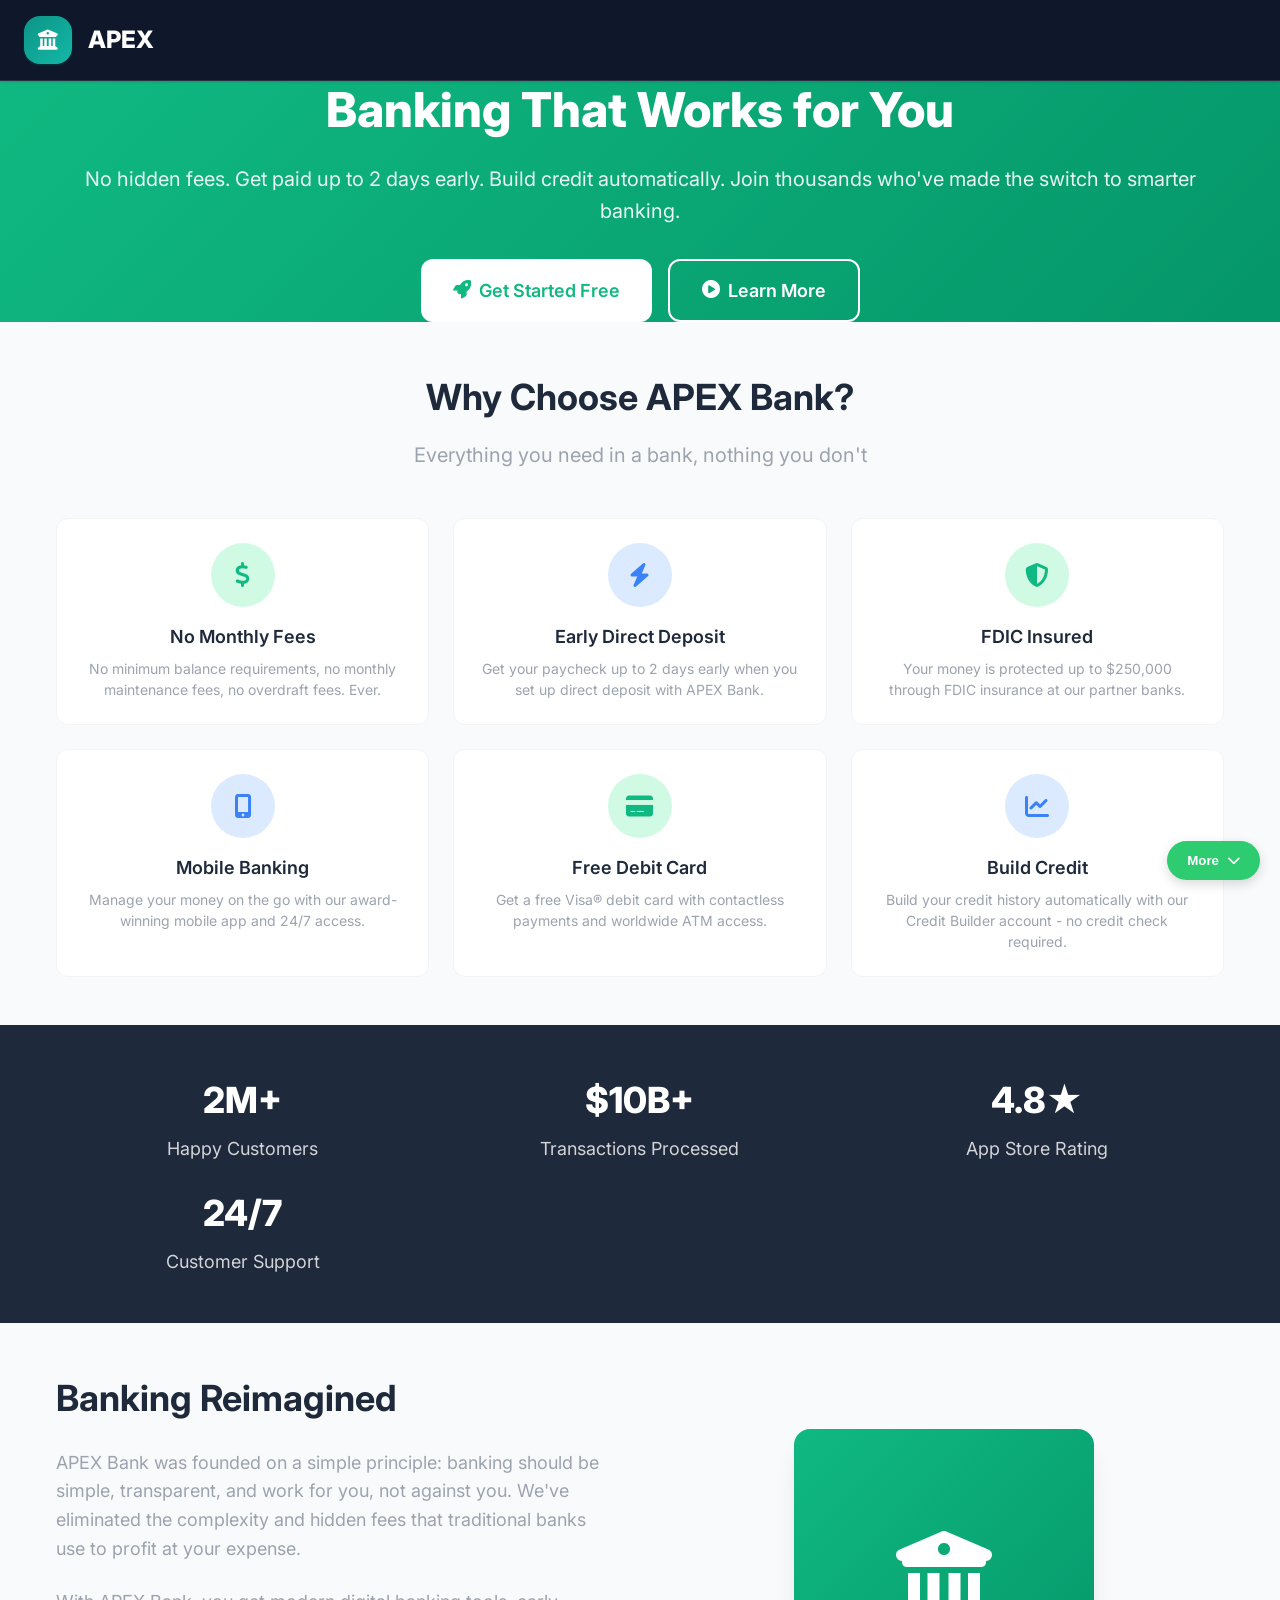
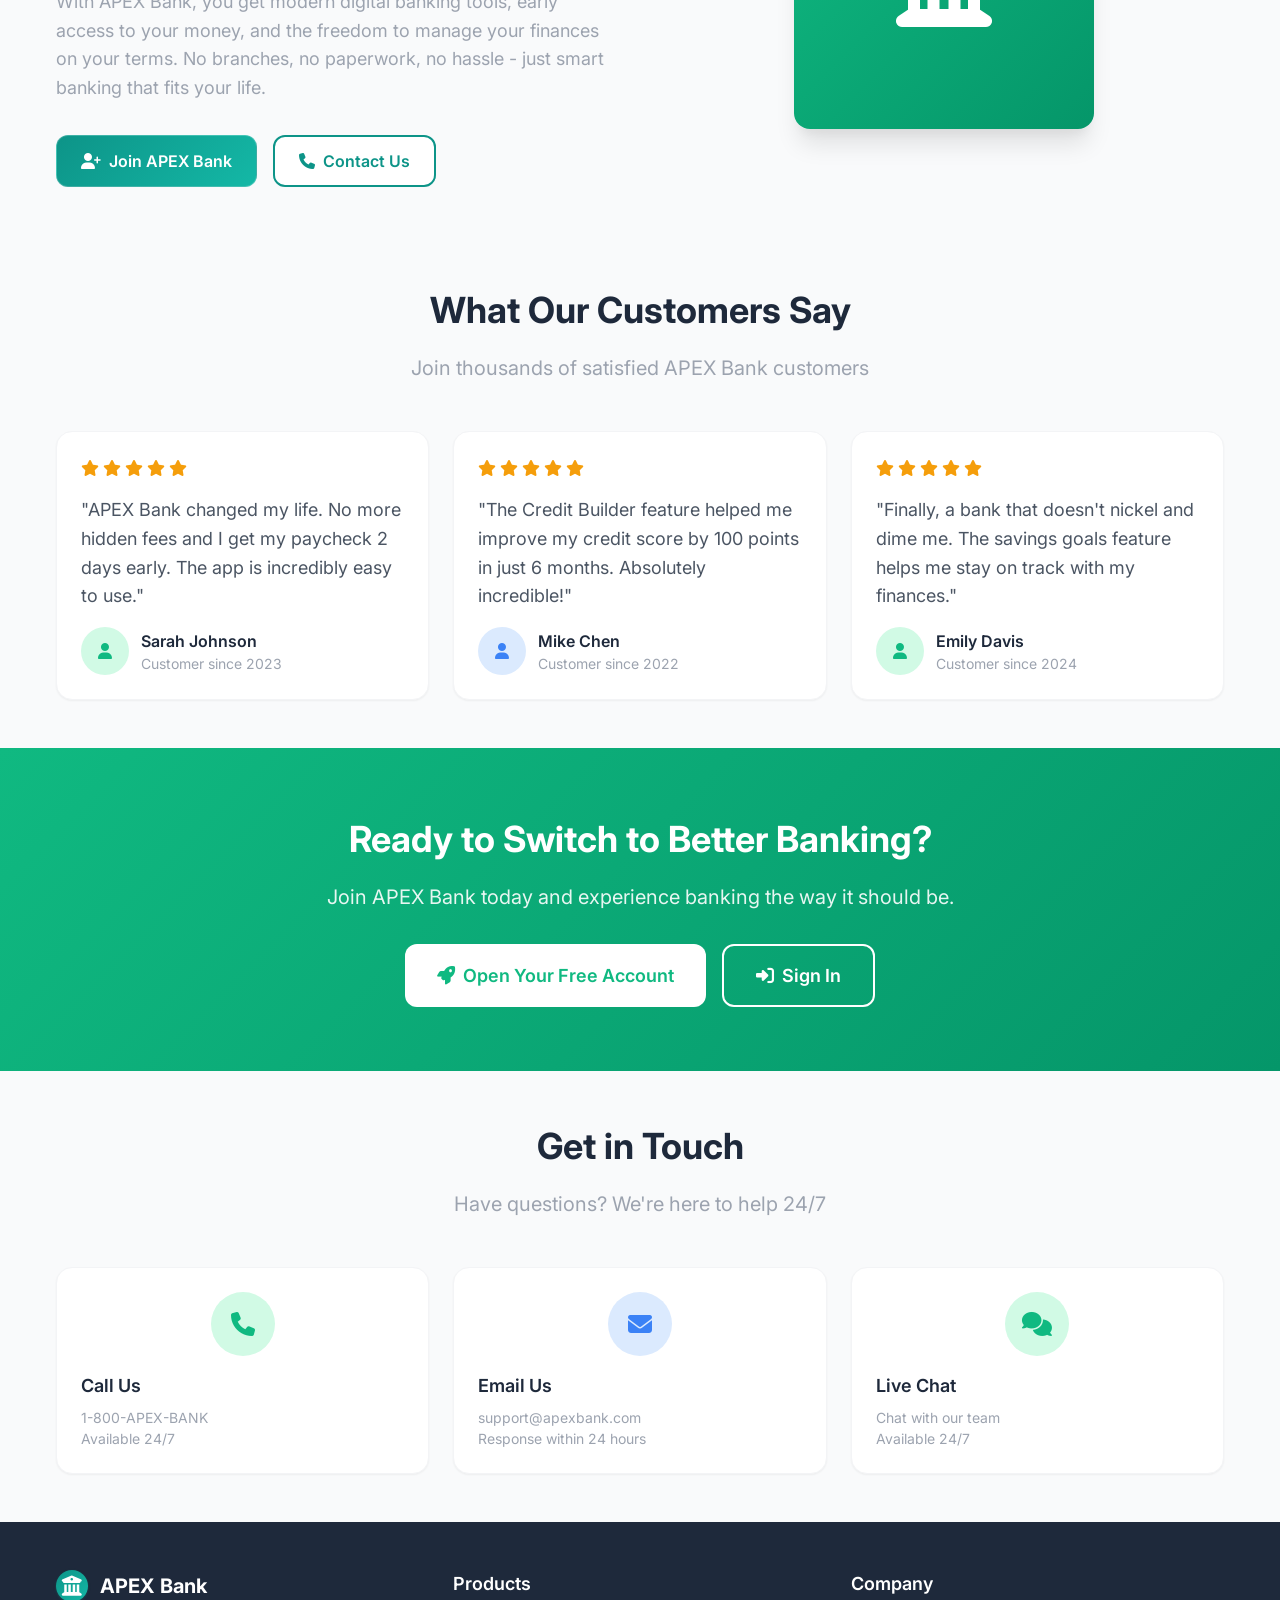
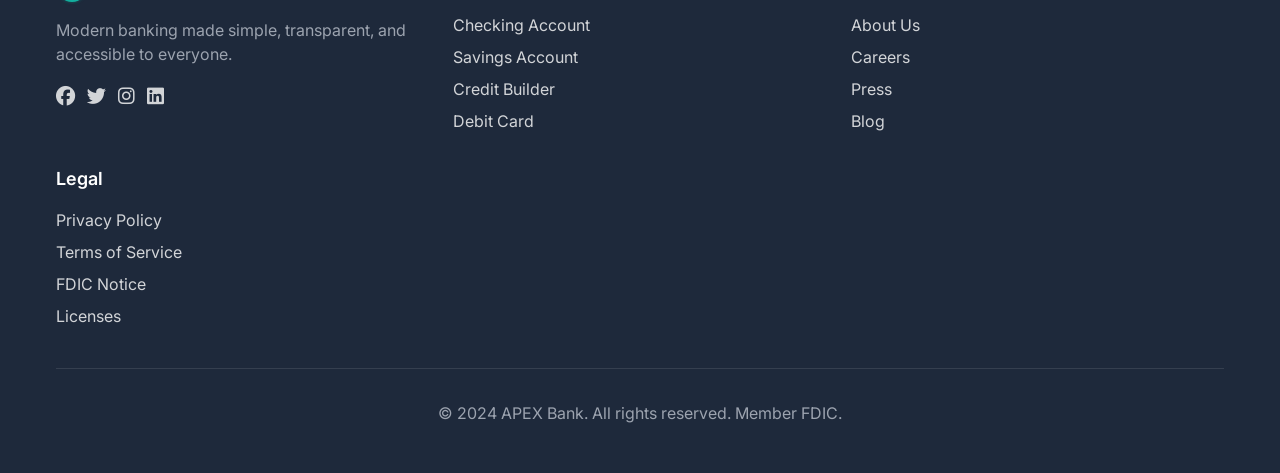
==== index.html @ 927ceff1 "Apex banking UI project" ====
<!DOCTYPE html>
<html lang="en">
<head>
    <meta charset="UTF-8">
    <meta name="viewport" content="width=device-width, initial-scale=1.0">
    <title>APEX Bank - Modern Banking Made Simple</title>
    <meta name="description" content="Experience modern banking with APEX Bank. No fees, early direct deposit, and smart financial tools.">
    <link rel="stylesheet" href="css/apex-styles.css">
    <link href="https://fonts.googleapis.com/css2?family=Inter:wght@300;400;500;600;700;800;900&display=swap" rel="stylesheet">
    <link rel="stylesheet" href="https://cdnjs.cloudflare.com/ajax/libs/font-awesome/6.4.0/css/all.min.css">
</head>
<body>
    <!-- Navigation -->
    <nav class="apex-nav">
        <div class="apex-nav-container">
            <a href="index.html" class="apex-brand">
                <div class="apex-brand-icon">
                    <i class="fas fa-university"></i>
                </div>
                <span>APEX</span>
            </a>
        </div>
    </nav>

    <!-- Hero Section -->
    <main>
        <section class="apex-section" style="background: linear-gradient(135deg, var(--apex-primary-green), var(--apex-green-dark)); color: var(--apex-white); padding: var(--apex-spacing-20) 0;">
            <div class="apex-container">
                <div style="text-align: center; max-width: 800px; margin: 0 auto;">
                    <h1 style="font-size: var(--apex-font-size-5xl); font-weight: 800; margin-bottom: var(--apex-spacing-6); line-height: 1.2;">
                        Banking That Works for You
                    </h1>
                    <p style="font-size: var(--apex-font-size-xl); margin-bottom: var(--apex-spacing-8); opacity: 0.9; line-height: 1.6;">
                        No hidden fees. Get paid up to 2 days early. Build credit automatically. Join thousands who've made the switch to smarter banking.
                    </p>
                    <div style="display: flex; gap: var(--apex-spacing-4); justify-content: center; flex-wrap: wrap;">
                        <a href="signup.html" class="apex-btn apex-btn-light" style="background: var(--apex-white); color: var(--apex-primary-green); padding: var(--apex-spacing-4) var(--apex-spacing-8); font-size: var(--apex-font-size-lg);">
                            <i class="fas fa-rocket"></i>
                            Get Started Free
                        </a>
                        <a href="#features" class="apex-btn apex-btn-ghost" style="border: 2px solid var(--apex-white); color: var(--apex-white); padding: var(--apex-spacing-4) var(--apex-spacing-8); font-size: var(--apex-font-size-lg);">
                            <i class="fas fa-play-circle"></i>
                            Learn More
                        </a>
                    </div>
                </div>
            </div>
        </section>

        <!-- Features Section -->
        <section id="features" class="apex-section">
            <div class="apex-container">
                <div style="text-align: center; margin-bottom: var(--apex-spacing-12);">
                    <h2 style="font-size: var(--apex-font-size-4xl); font-weight: 700; color: var(--apex-dark-blue); margin-bottom: var(--apex-spacing-4);">
                        Why Choose APEX Bank?
                    </h2>
                    <p style="font-size: var(--apex-font-size-xl); color: var(--apex-medium-gray);">
                        Everything you need in a bank, nothing you don't
                    </p>
                </div>

                <div class="apex-grid">
                    <div class="apex-feature-card">
                        <div class="apex-feature-icon" style="background: var(--apex-green-pale); color: var(--apex-primary-green);">
                            <i class="fas fa-dollar-sign"></i>
                        </div>
                        <h3 class="apex-feature-title">No Monthly Fees</h3>
                        <p class="apex-feature-description">No minimum balance requirements, no monthly maintenance fees, no overdraft fees. Ever.</p>
                    </div>
                    
                    <div class="apex-feature-card">
                        <div class="apex-feature-icon" style="background: var(--apex-blue-pale); color: var(--apex-light-blue);">
                            <i class="fas fa-bolt"></i>
                        </div>
                        <h3 class="apex-feature-title">Early Direct Deposit</h3>
                        <p class="apex-feature-description">Get your paycheck up to 2 days early when you set up direct deposit with APEX Bank.</p>
                    </div>
                    
                    <div class="apex-feature-card">
                        <div class="apex-feature-icon" style="background: var(--apex-green-pale); color: var(--apex-primary-green);">
                            <i class="fas fa-shield-alt"></i>
                        </div>
                        <h3 class="apex-feature-title">FDIC Insured</h3>
                        <p class="apex-feature-description">Your money is protected up to $250,000 through FDIC insurance at our partner banks.</p>
                    </div>
                    
                    <div class="apex-feature-card">
                        <div class="apex-feature-icon" style="background: var(--apex-blue-pale); color: var(--apex-light-blue);">
                            <i class="fas fa-mobile-alt"></i>
                        </div>
                        <h3 class="apex-feature-title">Mobile Banking</h3>
                        <p class="apex-feature-description">Manage your money on the go with our award-winning mobile app and 24/7 access.</p>
                    </div>
                    
                    <div class="apex-feature-card">
                        <div class="apex-feature-icon" style="background: var(--apex-green-pale); color: var(--apex-primary-green);">
                            <i class="fas fa-credit-card"></i>
                        </div>
                        <h3 class="apex-feature-title">Free Debit Card</h3>
                        <p class="apex-feature-description">Get a free Visa® debit card with contactless payments and worldwide ATM access.</p>
                    </div>
                    
                    <div class="apex-feature-card">
                        <div class="apex-feature-icon" style="background: var(--apex-blue-pale); color: var(--apex-light-blue);">
                            <i class="fas fa-chart-line"></i>
                        </div>
                        <h3 class="apex-feature-title">Build Credit</h3>
                        <p class="apex-feature-description">Build your credit history automatically with our Credit Builder account - no credit check required.</p>
                    </div>
                </div>
            </div>
        </section>

        <!-- Stats Section -->
        <section style="background: var(--apex-dark-blue); color: var(--apex-white); padding: var(--apex-spacing-12) 0;">
            <div class="apex-container">
                <div class="apex-grid">
                    <div style="text-align: center;">
                        <div style="font-size: var(--apex-font-size-4xl); font-weight: 800; margin-bottom: var(--apex-spacing-2);">2M+</div>
                        <div style="font-size: var(--apex-font-size-lg); opacity: 0.8;">Happy Customers</div>
                    </div>
                    <div style="text-align: center;">
                        <div style="font-size: var(--apex-font-size-4xl); font-weight: 800; margin-bottom: var(--apex-spacing-2);">$10B+</div>
                        <div style="font-size: var(--apex-font-size-lg); opacity: 0.8;">Transactions Processed</div>
                    </div>
                    <div style="text-align: center;">
                        <div style="font-size: var(--apex-font-size-4xl); font-weight: 800; margin-bottom: var(--apex-spacing-2);">4.8★</div>
                        <div style="font-size: var(--apex-font-size-lg); opacity: 0.8;">App Store Rating</div>
                    </div>
                    <div style="text-align: center;">
                        <div style="font-size: var(--apex-font-size-4xl); font-weight: 800; margin-bottom: var(--apex-spacing-2);">24/7</div>
                        <div style="font-size: var(--apex-font-size-lg); opacity: 0.8;">Customer Support</div>
                    </div>
                </div>
            </div>
        </section>

        <!-- About Section -->
        <section id="about" class="apex-section">
            <div class="apex-container">
                <div style="display: grid; grid-template-columns: 1fr 1fr; gap: var(--apex-spacing-12); align-items: center;">
                    <div>
                        <h2 style="font-size: var(--apex-font-size-4xl); font-weight: 700; color: var(--apex-dark-blue); margin-bottom: var(--apex-spacing-6);">
                            Banking Reimagined
                        </h2>
                        <p style="font-size: var(--apex-font-size-lg); color: var(--apex-medium-gray); margin-bottom: var(--apex-spacing-6); line-height: 1.6;">
                            APEX Bank was founded on a simple principle: banking should be simple, transparent, and work for you, not against you. We've eliminated the complexity and hidden fees that traditional banks use to profit at your expense.
                        </p>
                        <p style="font-size: var(--apex-font-size-lg); color: var(--apex-medium-gray); margin-bottom: var(--apex-spacing-8); line-height: 1.6;">
                            With APEX Bank, you get modern digital banking tools, early access to your money, and the freedom to manage your finances on your terms. No branches, no paperwork, no hassle - just smart banking that fits your life.
                        </p>
                        <div style="display: flex; gap: var(--apex-spacing-4);">
                            <a href="signup.html" class="apex-btn apex-btn-primary">
                                <i class="fas fa-user-plus"></i>
                                Join APEX Bank
                            </a>
                            <a href="#contact" class="apex-btn apex-btn-secondary">
                                <i class="fas fa-phone"></i>
                                Contact Us
                            </a>
                        </div>
                    </div>
                    <div style="text-align: center;">
                        <div style="width: 300px; height: 300px; background: linear-gradient(135deg, var(--apex-primary-green), var(--apex-green-dark)); border-radius: var(--apex-radius-2xl); display: flex; align-items: center; justify-content: center; margin: 0 auto; box-shadow: var(--apex-shadow-xl);">
                            <i class="fas fa-university" style="font-size: 6rem; color: var(--apex-white);"></i>
                        </div>
                    </div>
                </div>
            </div>
        </section>

        <!-- Testimonials Section -->
        <section style="background: var(--apex-off-white); padding: var(--apex-spacing-12) 0;">
            <div class="apex-container">
                <div style="text-align: center; margin-bottom: var(--apex-spacing-12);">
                    <h2 style="font-size: var(--apex-font-size-4xl); font-weight: 700; color: var(--apex-dark-blue); margin-bottom: var(--apex-spacing-4);">
                        What Our Customers Say
                    </h2>
                    <p style="font-size: var(--apex-font-size-xl); color: var(--apex-medium-gray);">
                        Join thousands of satisfied APEX Bank customers
                    </p>
                </div>

                <div class="apex-grid">
                    <div class="apex-card">
                        <div style="margin-bottom: var(--apex-spacing-4);">
                            <i class="fas fa-star" style="color: var(--apex-warning);"></i>
                            <i class="fas fa-star" style="color: var(--apex-warning);"></i>
                            <i class="fas fa-star" style="color: var(--apex-warning);"></i>
                            <i class="fas fa-star" style="color: var(--apex-warning);"></i>
                            <i class="fas fa-star" style="color: var(--apex-warning);"></i>
                        </div>
                        <p style="font-size: var(--apex-font-size-lg); margin-bottom: var(--apex-spacing-4); line-height: 1.6;">
                            "APEX Bank changed my life. No more hidden fees and I get my paycheck 2 days early. The app is incredibly easy to use."
                        </p>
                        <div style="display: flex; align-items: center; gap: var(--apex-spacing-3);">
                            <div style="width: 48px; height: 48px; border-radius: var(--apex-radius-full); background: var(--apex-green-pale); display: flex; align-items: center; justify-content: center;">
                                <i class="fas fa-user" style="color: var(--apex-primary-green);"></i>
                            </div>
                            <div>
                                <div style="font-weight: 600; color: var(--apex-dark-blue);">Sarah Johnson</div>
                                <div style="color: var(--apex-medium-gray); font-size: var(--apex-font-size-sm);">Customer since 2023</div>
                            </div>
                        </div>
                    </div>
                    
                    <div class="apex-card">
                        <div style="margin-bottom: var(--apex-spacing-4);">
                            <i class="fas fa-star" style="color: var(--apex-warning);"></i>
                            <i class="fas fa-star" style="color: var(--apex-warning);"></i>
                            <i class="fas fa-star" style="color: var(--apex-warning);"></i>
                            <i class="fas fa-star" style="color: var(--apex-warning);"></i>
                            <i class="fas fa-star" style="color: var(--apex-warning);"></i>
                        </div>
                        <p style="font-size: var(--apex-font-size-lg); margin-bottom: var(--apex-spacing-4); line-height: 1.6;">
                            "The Credit Builder feature helped me improve my credit score by 100 points in just 6 months. Absolutely incredible!"
                        </p>
                        <div style="display: flex; align-items: center; gap: var(--apex-spacing-3);">
                            <div style="width: 48px; height: 48px; border-radius: var(--apex-radius-full); background: var(--apex-blue-pale); display: flex; align-items: center; justify-content: center;">
                                <i class="fas fa-user" style="color: var(--apex-light-blue);"></i>
                            </div>
                            <div>
                                <div style="font-weight: 600; color: var(--apex-dark-blue);">Mike Chen</div>
                                <div style="color: var(--apex-medium-gray); font-size: var(--apex-font-size-sm);">Customer since 2022</div>
                            </div>
                        </div>
                    </div>
                    
                    <div class="apex-card">
                        <div style="margin-bottom: var(--apex-spacing-4);">
                            <i class="fas fa-star" style="color: var(--apex-warning);"></i>
                            <i class="fas fa-star" style="color: var(--apex-warning);"></i>
                            <i class="fas fa-star" style="color: var(--apex-warning);"></i>
                            <i class="fas fa-star" style="color: var(--apex-warning);"></i>
                            <i class="fas fa-star" style="color: var(--apex-warning);"></i>
                        </div>
                        <p style="font-size: var(--apex-font-size-lg); margin-bottom: var(--apex-spacing-4); line-height: 1.6;">
                            "Finally, a bank that doesn't nickel and dime me. The savings goals feature helps me stay on track with my finances."
                        </p>
                        <div style="display: flex; align-items: center; gap: var(--apex-spacing-3);">
                            <div style="width: 48px; height: 48px; border-radius: var(--apex-radius-full); background: var(--apex-green-pale); display: flex; align-items: center; justify-content: center;">
                                <i class="fas fa-user" style="color: var(--apex-primary-green);"></i>
                            </div>
                            <div>
                                <div style="font-weight: 600; color: var(--apex-dark-blue);">Emily Davis</div>
                                <div style="color: var(--apex-medium-gray); font-size: var(--apex-font-size-sm);">Customer since 2024</div>
                            </div>
                        </div>
                    </div>
                </div>
            </div>
        </section>

        <!-- CTA Section -->
        <section style="background: linear-gradient(135deg, var(--apex-primary-green), var(--apex-green-dark)); color: var(--apex-white); padding: var(--apex-spacing-16) 0; text-align: center;">
            <div class="apex-container">
                <h2 style="font-size: var(--apex-font-size-4xl); font-weight: 700; margin-bottom: var(--apex-spacing-4);">
                    Ready to Switch to Better Banking?
                </h2>
                <p style="font-size: var(--apex-font-size-xl); margin-bottom: var(--apex-spacing-8); opacity: 0.9;">
                    Join APEX Bank today and experience banking the way it should be.
                </p>
                <div style="display: flex; gap: var(--apex-spacing-4); justify-content: center; flex-wrap: wrap;">
                    <a href="signup.html" class="apex-btn apex-btn-light" style="background: var(--apex-white); color: var(--apex-primary-green); padding: var(--apex-spacing-4) var(--apex-spacing-8); font-size: var(--apex-font-size-lg);">
                        <i class="fas fa-rocket"></i>
                        Open Your Free Account
                    </a>
                    <a href="login.html" class="apex-btn apex-btn-ghost" style="border: 2px solid var(--apex-white); color: var(--apex-white); padding: var(--apex-spacing-4) var(--apex-spacing-8); font-size: var(--apex-font-size-lg);">
                        <i class="fas fa-sign-in-alt"></i>
                        Sign In
                    </a>
                </div>
            </div>
        </section>

        <!-- Contact Section -->
        <section id="contact" class="apex-section">
            <div class="apex-container">
                <div style="text-align: center; margin-bottom: var(--apex-spacing-12);">
                    <h2 style="font-size: var(--apex-font-size-4xl); font-weight: 700; color: var(--apex-dark-blue); margin-bottom: var(--apex-spacing-4);">
                        Get in Touch
                    </h2>
                    <p style="font-size: var(--apex-font-size-xl); color: var(--apex-medium-gray);">
                        Have questions? We're here to help 24/7
                    </p>
                </div>

                <div class="apex-grid">
                    <div class="apex-card">
                        <div class="apex-feature-icon" style="background: var(--apex-green-pale); color: var(--apex-primary-green);">
                            <i class="fas fa-phone"></i>
                        </div>
                        <h3 class="apex-feature-title">Call Us</h3>
                        <p class="apex-feature-description">1-800-APEX-BANK</p>
                        <p class="apex-feature-description">Available 24/7</p>
                    </div>
                    
                    <div class="apex-card">
                        <div class="apex-feature-icon" style="background: var(--apex-blue-pale); color: var(--apex-light-blue);">
                            <i class="fas fa-envelope"></i>
                        </div>
                        <h3 class="apex-feature-title">Email Us</h3>
                        <p class="apex-feature-description">support@apexbank.com</p>
                        <p class="apex-feature-description">Response within 24 hours</p>
                    </div>
                    
                    <div class="apex-card">
                        <div class="apex-feature-icon" style="background: var(--apex-green-pale); color: var(--apex-primary-green);">
                            <i class="fas fa-comments"></i>
                        </div>
                        <h3 class="apex-feature-title">Live Chat</h3>
                        <p class="apex-feature-description">Chat with our team</p>
                        <p class="apex-feature-description">Available 24/7</p>
                    </div>
                </div>
            </div>
        </section>
    </main>

    <!-- Footer -->
    <footer style="background: var(--apex-dark-blue); color: var(--apex-white); padding: var(--apex-spacing-12) 0;">
        <div class="apex-container">
            <div class="apex-grid">
                <div>
                    <div style="display: flex; align-items: center; gap: var(--apex-spacing-3); margin-bottom: var(--apex-spacing-4);">
                        <div class="apex-brand-icon" style="width: 32px; height: 32px;">
                            <i class="fas fa-university"></i>
                        </div>
                        <span style="font-size: var(--apex-font-size-xl); font-weight: 700;">APEX Bank</span>
                    </div>
                    <p style="color: var(--apex-medium-gray); margin-bottom: var(--apex-spacing-4);">
                        Modern banking made simple, transparent, and accessible to everyone.
                    </p>
                    <div style="display: flex; gap: var(--apex-spacing-3);">
                        <a href="#" style="color: var(--apex-white); opacity: 0.8; font-size: 1.2rem;">
                            <i class="fab fa-facebook"></i>
                        </a>
                        <a href="#" style="color: var(--apex-white); opacity: 0.8; font-size: 1.2rem;">
                            <i class="fab fa-twitter"></i>
                        </a>
                        <a href="#" style="color: var(--apex-white); opacity: 0.8; font-size: 1.2rem;">
                            <i class="fab fa-instagram"></i>
                        </a>
                        <a href="#" style="color: var(--apex-white); opacity: 0.8; font-size: 1.2rem;">
                            <i class="fab fa-linkedin"></i>
                        </a>
                    </div>
                </div>
                
                <div>
                    <h4 style="font-size: var(--apex-font-size-lg); font-weight: 600; margin-bottom: var(--apex-spacing-4);">Products</h4>
                    <ul style="list-style: none; padding: 0;">
                        <li style="margin-bottom: var(--apex-spacing-2);"><a href="#" style="color: var(--apex-white); opacity: 0.8; text-decoration: none;">Checking Account</a></li>
                        <li style="margin-bottom: var(--apex-spacing-2);"><a href="#" style="color: var(--apex-white); opacity: 0.8; text-decoration: none;">Savings Account</a></li>
                        <li style="margin-bottom: var(--apex-spacing-2);"><a href="#" style="color: var(--apex-white); opacity: 0.8; text-decoration: none;">Credit Builder</a></li>
                        <li style="margin-bottom: var(--apex-spacing-2);"><a href="#" style="color: var(--apex-white); opacity: 0.8; text-decoration: none;">Debit Card</a></li>
                    </ul>
                </div>
                
                <div>
                    <h4 style="font-size: var(--apex-font-size-lg); font-weight: 600; margin-bottom: var(--apex-spacing-4);">Company</h4>
                    <ul style="list-style: none; padding: 0;">
                        <li style="margin-bottom: var(--apex-spacing-2);"><a href="#" style="color: var(--apex-white); opacity: 0.8; text-decoration: none;">About Us</a></li>
                        <li style="margin-bottom: var(--apex-spacing-2);"><a href="#" style="color: var(--apex-white); opacity: 0.8; text-decoration: none;">Careers</a></li>
                        <li style="margin-bottom: var(--apex-spacing-2);"><a href="#" style="color: var(--apex-white); opacity: 0.8; text-decoration: none;">Press</a></li>
                        <li style="margin-bottom: var(--apex-spacing-2);"><a href="#" style="color: var(--apex-white); opacity: 0.8; text-decoration: none;">Blog</a></li>
                    </ul>
                </div>
                
                <div>
                    <h4 style="font-size: var(--apex-font-size-lg); font-weight: 600; margin-bottom: var(--apex-spacing-4);">Legal</h4>
                    <ul style="list-style: none; padding: 0;">
                        <li style="margin-bottom: var(--apex-spacing-2);"><a href="#" style="color: var(--apex-white); opacity: 0.8; text-decoration: none;">Privacy Policy</a></li>
                        <li style="margin-bottom: var(--apex-spacing-2);"><a href="#" style="color: var(--apex-white); opacity: 0.8; text-decoration: none;">Terms of Service</a></li>
                        <li style="margin-bottom: var(--apex-spacing-2);"><a href="#" style="color: var(--apex-white); opacity: 0.8; text-decoration: none;">FDIC Notice</a></li>
                        <li style="margin-bottom: var(--apex-spacing-2);"><a href="#" style="color: var(--apex-white); opacity: 0.8; text-decoration: none;">Licenses</a></li>
                    </ul>
                </div>
            </div>
            
            <div style="border-top: 1px solid rgba(255, 255, 255, 0.1); margin-top: var(--apex-spacing-8); padding-top: var(--apex-spacing-8); text-align: center;">
                <p style="color: var(--apex-medium-gray); margin: 0;">
                    © 2024 APEX Bank. All rights reserved. Member FDIC.
                </p>
            </div>
        </div>
    </footer>

    <!-- Toast Notification -->
    <div id="apexToast" class="apex-toast">
        <i class="fas fa-check-circle"></i>
        <span id="toastMessage">Welcome to APEX Bank!</span>
    </div>

    <!-- Scripts -->
    <script src="js/chime-app-fixed.js"></script>
    <script>
        
                
        // Smooth scrolling for navigation links
        document.querySelectorAll('a[href^="#"]').forEach(anchor => {
            anchor.addEventListener('click', function (e) {
                e.preventDefault();
                const target = document.querySelector(this.getAttribute('href'));
                if (target) {
                    target.scrollIntoView({
                        behavior: 'smooth',
                        block: 'start'
                    });
                }
            });
        });

        // Show welcome toast on page load
        window.addEventListener('load', () => {
            setTimeout(() => {
                if (typeof chimeToast === 'function') {
                    chimeToast('Welcome to APEX Bank! Your journey to better banking starts here.', 'info');
                }
            }, 1000);
        });
    </script>

    <!-- More Button at Bottom -->
    <div id="moreButtonContainer" style="position: fixed; bottom: 20px; right: 20px; z-index: 1000;">
        <button id="moreButton" onclick="toggleMoreMenu()" style="background: #2ecc71; color: white; border: none; padding: 12px 20px; border-radius: 25px; cursor: pointer; font-weight: 600; display: flex; align-items: center; gap: 8px; box-shadow: 0 4px 12px rgba(0, 0, 0, 0.15);">
            More
            <i class="fas fa-chevron-down"></i>
        </button>
        <div id="moreMenu" style="position: absolute; bottom: 60px; right: 0; background: #2c3e50; border: 1px solid rgba(255, 255, 255, 0.1); border-radius: 12px; min-width: 200px; padding: 8px; box-shadow: 0 8px 24px rgba(0, 0, 0, 0.2); display: none;">
            <a href="home.html" style="display: block; padding: 12px 16px; color: white; text-decoration: none; border-radius: 8px; font-size: 14px;">Home</a>
            <a href="login.html" style="display: block; padding: 12px 16px; color: white; text-decoration: none; border-radius: 8px; font-size: 14px;">Sign In</a>
            <a href="signup.html" style="display: block; padding: 12px 16px; color: white; text-decoration: none; border-radius: 8px; font-size: 14px;">Sign Up</a>
            <a href="account.html" style="display: block; padding: 12px 16px; color: white; text-decoration: none; border-radius: 8px; font-size: 14px;">Account</a>
            <a href="goals.html" style="display: block; padding: 12px 16px; color: white; text-decoration: none; border-radius: 8px; font-size: 14px;">Goals</a>
            <a href="move.html" style="display: block; padding: 12px 16px; color: white; text-decoration: none; border-radius: 8px; font-size: 14px;">Move Money</a>
            <a href="credit.html" style="display: block; padding: 12px 16px; color: white; text-decoration: none; border-radius: 8px; font-size: 14px;">Credit</a>
            <a href="analytics.html" style="display: block; padding: 12px 16px; color: white; text-decoration: none; border-radius: 8px; font-size: 14px;">Analytics</a>
            <a href="settings.html" style="display: block; padding: 12px 16px; color: white; text-decoration: none; border-radius: 8px; font-size: 14px;">Settings</a>
            <a href="help.html" style="display: block; padding: 12px 16px; color: white; text-decoration: none; border-radius: 8px; font-size: 14px;">Help</a>
            <a href="notifications.html" style="display: block; padding: 12px 16px; color: white; text-decoration: none; border-radius: 8px; font-size: 14px;">Notifications</a>
            <a href="profile.html" style="display: block; padding: 12px 16px; color: white; text-decoration: none; border-radius: 8px; font-size: 14px;">Profile</a>
        </div>
    </div>

    <script>
        function toggleMoreMenu() {
            const menu = document.getElementById('moreMenu');
            if (menu.style.display === 'none' || menu.style.display === '') {
                menu.style.display = 'block';
            } else {
                menu.style.display = 'none';
            }
        }

        // Close menu when clicking outside
        document.addEventListener('click', function(e) {
            const container = document.getElementById('moreButtonContainer');
            if (container && !container.contains(e.target)) {
                document.getElementById('moreMenu').style.display = 'none';
            }
        });

        // Add hover effects
        document.querySelectorAll('#moreMenu a').forEach(link => {
            link.addEventListener('mouseenter', function() {
                this.style.background = 'rgba(255, 255, 255, 0.1)';
            });
            link.addEventListener('mouseleave', function() {
                this.style.background = 'transparent';
            });
            link.addEventListener('click', function() {
                document.getElementById('moreMenu').style.display = 'none';
            });
        });
    </script>
</body>
</html>
---- css/apex-styles.css ----
/* APEX Bank Design System */

:root {
  /* Premium Fintech Color Palette */
  --apex-primary-teal: #0D9488;
  --apex-teal-dark: #0F766E;
  --apex-teal-light: #14B8A6;
  --apex-teal-pale: #F0FDFA;
  
  --apex-navy: #0F172A;
  --apex-navy-light: #1E293B;
  --apex-navy-lighter: #334155;
  --apex-navy-pale: #F8FAFC;
  
  --apex-white: #FFFFFF;
  --apex-off-white: #F9FAFB;
  --apex-light-gray: #F3F4F6;
  --apex-medium-gray: #9CA3AF;
  --apex-dark-gray: #4B5563;
  --apex-dark-blue: #1E293B;
  --apex-black: #111827;
  
  --apex-success: #10B981;
  --apex-warning: #F59E0B;
  --apex-error: #EF4444;
  --apex-info: #3B82F6;
  
  /* Legacy Green Colors (for compatibility) */
  --apex-primary-green: #10B981;
  --apex-green-dark: #059669;
  --apex-green-pale: #D1FAE5;
  --apex-light-blue: #3B82F6;
  --apex-blue-pale: #DBEAFE;
  
  /* Typography */
  --apex-font-family: 'Inter', -apple-system, BlinkMacSystemFont, 'Segoe UI', sans-serif;
  --apex-font-size-xs: 0.75rem;
  --apex-font-size-sm: 0.875rem;
  --apex-font-size-base: 1rem;
  --apex-font-size-lg: 1.125rem;
  --apex-font-size-xl: 1.25rem;
  --apex-font-size-2xl: 1.5rem;
  --apex-font-size-3xl: 1.875rem;
  --apex-font-size-4xl: 2.25rem;
  --apex-font-size-5xl: 3rem;
  
  /* Spacing */
  --apex-spacing-1: 0.25rem;
  --apex-spacing-2: 0.5rem;
  --apex-spacing-3: 0.75rem;
  --apex-spacing-4: 1rem;
  --apex-spacing-5: 1.25rem;
  --apex-spacing-6: 1.5rem;
  --apex-spacing-8: 2rem;
  --apex-spacing-10: 2.5rem;
  --apex-spacing-12: 3rem;
  --apex-spacing-16: 4rem;
  
  /* Border Radius */
  --apex-radius-sm: 0.25rem;
  --apex-radius-md: 0.375rem;
  --apex-radius-lg: 0.5rem;
  --apex-radius-xl: 0.75rem;
  --apex-radius-2xl: 1rem;
  --apex-radius-3xl: 1.5rem;
  --apex-radius-full: 9999px;
  
  /* Shadows */
  --apex-shadow-sm: 0 1px 2px 0 rgba(0, 0, 0, 0.05);
  --apex-shadow-md: 0 4px 6px -1px rgba(0, 0, 0, 0.1), 0 2px 4px -1px rgba(0, 0, 0, 0.06);
  --apex-shadow-lg: 0 10px 15px -3px rgba(0, 0, 0, 0.1), 0 4px 6px -2px rgba(0, 0, 0, 0.05);
  --apex-shadow-xl: 0 20px 25px -5px rgba(0, 0, 0, 0.1), 0 10px 10px -5px rgba(0, 0, 0, 0.04);
  --apex-shadow-2xl: 0 25px 50px -12px rgba(0, 0, 0, 0.25);
  
  /* Premium Fintech Shadows */
  --apex-shadow-navbar: 0 1px 3px 0 rgba(0, 0, 0, 0.1), 0 1px 2px 0 rgba(0, 0, 0, 0.06);
  --apex-shadow-hover: 0 4px 6px -1px rgba(0, 0, 0, 0.1), 0 2px 4px -1px rgba(0, 0, 0, 0.06);
  --apex-shadow-active: 0 1px 3px 0 rgba(13, 148, 136, 0.2), 0 1px 2px 0 rgba(13, 148, 136, 0.1);
  
  /* Transitions */
  --apex-transition-fast: 150ms ease-in-out;
  --apex-transition-normal: 300ms ease-in-out;
  --apex-transition-slow: 500ms ease-in-out;
}

/* Base Styles */
* {
  box-sizing: border-box;
  margin: 0;
  padding: 0;
}

html {
  scroll-behavior: smooth;
}

body {
  font-family: var(--apex-font-family);
  font-size: var(--apex-font-size-base);
  line-height: 1.5;
  color: var(--apex-dark-gray);
  background-color: var(--apex-off-white);
  -webkit-font-smoothing: antialiased;
  -moz-osx-font-smoothing: grayscale;
  overflow-x: hidden;
  min-height: 100vh;
  position: relative;
}

main, section {
  overflow-x: hidden;
  width: 100%;
}

div[style*="max-width: 800px"] {
  max-width: 100% !important;
  padding: 0 var(--apex-spacing-2) !important;
}

@media (max-width: 768px) {
  div[style*="max-width: 800px"] {
    padding: 0 var(--apex-spacing-1) !important;
  }
}

img {
  max-width: 100%;
  height: auto;
}

/* Premium Fintech Navigation */
.apex-nav {
  background: var(--apex-navy);
  border-bottom: 1px solid rgba(255, 255, 255, 0.1);
  position: sticky;
  top: 0;
  z-index: 100;
  backdrop-filter: blur(20px);
  -webkit-backdrop-filter: blur(20px);
  box-shadow: var(--apex-shadow-navbar);
  transition: all var(--apex-transition-normal);
}

.apex-nav-container {
  max-width: 1400px;
  margin: 0 auto;
  padding: 0 var(--apex-spacing-6);
  display: flex;
  align-items: center;
  justify-content: space-between;
  height: 80px;
}

.apex-brand {
  display: flex;
  align-items: center;
  gap: var(--apex-spacing-4);
  font-size: var(--apex-font-size-2xl);
  font-weight: 800;
  color: var(--apex-white);
  text-decoration: none;
  transition: all var(--apex-transition-fast);
  position: relative;
}

.apex-brand:hover {
  transform: translateY(-1px);
}

.apex-brand-icon {
  width: 48px;
  height: 48px;
  background: linear-gradient(135deg, var(--apex-primary-teal), var(--apex-teal-light));
  border-radius: var(--apex-radius-2xl);
  display: flex;
  align-items: center;
  justify-content: center;
  color: var(--apex-white);
  font-size: var(--apex-font-size-xl);
  box-shadow: var(--apex-shadow-active);
  transition: all var(--apex-transition-normal);
}

.apex-brand-icon:hover {
  transform: scale(1.05);
  box-shadow: var(--apex-shadow-hover);
}

.apex-nav-menu {
  display: flex;
  gap: var(--apex-spacing-2);
  list-style: none;
  align-items: center;
}

.apex-nav-link {
  color: rgba(255, 255, 255, 0.8);
  text-decoration: none;
  font-weight: 600;
  font-size: var(--apex-font-size-sm);
  padding: var(--apex-spacing-3) var(--apex-spacing-4);
  border-radius: var(--apex-radius-xl);
  transition: all var(--apex-transition-normal);
  position: relative;
  display: flex;
  align-items: center;
  gap: var(--apex-spacing-2);
  text-transform: uppercase;
  letter-spacing: 0.025em;
}

.apex-nav-link::before {
  content: '';
  position: absolute;
  bottom: 0;
  left: 50%;
  width: 0;
  height: 3px;
  background: linear-gradient(90deg, var(--apex-primary-teal), var(--apex-teal-light));
  border-radius: var(--apex-radius-full);
  transform: translateX(-50%);
  transition: all var(--apex-transition-normal);
}

.apex-nav-link:hover {
  color: var(--apex-white);
  background: rgba(255, 255, 255, 0.1);
  transform: translateY(-2px);
  box-shadow: var(--apex-shadow-hover);
}

.apex-nav-link:hover::before {
  width: 80%;
}

.apex-nav-link.active {
  color: var(--apex-white);
  background: linear-gradient(135deg, var(--apex-primary-teal), var(--apex-teal-light));
  box-shadow: var(--apex-shadow-active);
  transform: translateY(-1px);
}

.apex-nav-link.active::before {
  width: 100%;
  background: var(--apex-white);
}

/* More Dropdown Menu */
.apex-nav-more {
  position: relative;
}

.apex-nav-more-toggle {
  background: rgba(255, 255, 255, 0.15);
  border: 1px solid rgba(255, 255, 255, 0.3);
  color: var(--apex-white);
  padding: var(--apex-spacing-3) var(--apex-spacing-4);
  border-radius: var(--apex-radius-xl);
  font-weight: 600;
  font-size: var(--apex-font-size-sm);
  cursor: pointer;
  transition: all var(--apex-transition-normal);
  display: flex;
  align-items: center;
  gap: var(--apex-spacing-2);
  text-transform: uppercase;
  letter-spacing: 0.025em;
  position: relative;
  z-index: 1001;
  min-width: 80px;
  justify-content: center;
}

.apex-nav-more-toggle:hover {
  background: rgba(255, 255, 255, 0.25);
  transform: translateY(-2px);
  box-shadow: var(--apex-shadow-hover);
  border-color: rgba(255, 255, 255, 0.4);
}

.apex-nav-more-toggle:focus {
  outline: 2px solid var(--apex-primary-teal);
  outline-offset: 2px;
}

.apex-nav-more-toggle::before {
  content: '';
  position: absolute;
  top: -1px;
  left: -1px;
  right: -1px;
  bottom: -1px;
  background: linear-gradient(45deg, var(--apex-primary-teal), var(--apex-teal-light));
  border-radius: var(--apex-radius-xl);
  opacity: 0;
  transition: opacity var(--apex-transition-normal);
  z-index: -1;
}

.apex-nav-more-toggle:hover::before {
  opacity: 0.3;
}

.apex-nav-more-dropdown {
  position: absolute;
  top: 100%;
  right: 0;
  background: var(--apex-navy-light);
  border: 1px solid rgba(255, 255, 255, 0.1);
  border-radius: var(--apex-radius-xl);
  min-width: 200px;
  padding: var(--apex-spacing-2);
  box-shadow: var(--apex-shadow-2xl);
  opacity: 0;
  visibility: hidden;
  transform: translateY(-10px);
  transition: all var(--apex-transition-normal);
  z-index: 1000;
}

.apex-nav-more-dropdown.active {
  opacity: 1;
  visibility: visible;
  transform: translateY(0);
}

.apex-nav-more-dropdown a {
  display: flex;
  align-items: center;
  gap: var(--apex-spacing-3);
  padding: var(--apex-spacing-3) var(--apex-spacing-4);
  color: rgba(255, 255, 255, 0.8);
  text-decoration: none;
  border-radius: var(--apex-radius-lg);
  transition: all var(--apex-transition-fast);
  font-weight: 500;
}

.apex-nav-more-dropdown a:hover {
  background: rgba(255, 255, 255, 0.1);
  color: var(--apex-white);
}

.apex-nav-more-dropdown a.dropdown-active {
  background: linear-gradient(135deg, var(--apex-primary-teal), var(--apex-teal-light));
  color: var(--apex-white);
}

/* APEX Container */
.apex-container {
  max-width: 1200px;
  margin: 0 auto;
  padding: 0 var(--apex-spacing-4);
  width: 100%;
}

.apex-section {
  padding: var(--apex-spacing-12) 0;
}

/* APEX Grid */
.apex-grid {
  display: grid;
  gap: var(--apex-spacing-6);
  grid-template-columns: repeat(auto-fit, minmax(320px, 1fr));
}

/* APEX Cards */
.apex-card {
  background: var(--apex-white);
  border-radius: var(--apex-radius-2xl);
  border: 1px solid var(--apex-light-gray);
  padding: var(--apex-spacing-6);
  box-shadow: var(--apex-shadow-sm);
  transition: all var(--apex-transition-normal);
}

.apex-card:hover {
  box-shadow: var(--apex-shadow-md);
  transform: translateY(-2px);
}

.apex-card-header {
  margin-bottom: var(--apex-spacing-4);
}

.apex-card-title {
  font-size: var(--apex-font-size-lg);
  font-weight: 600;
  color: var(--apex-dark-blue);
  margin-bottom: var(--apex-spacing-2);
}

.apex-card-subtitle {
  color: var(--apex-medium-gray);
  font-size: var(--apex-font-size-sm);
}

/* APEX Buttons */
.apex-btn {
  display: inline-flex;
  align-items: center;
  justify-content: center;
  gap: var(--apex-spacing-2);
  padding: var(--apex-spacing-3) var(--apex-spacing-6);
  border-radius: var(--apex-radius-xl);
  font-weight: 600;
  font-size: var(--apex-font-size-base);
  text-decoration: none;
  border: none;
  cursor: pointer;
  transition: all var(--apex-transition-fast);
  min-height: 48px;
  position: relative;
  overflow: hidden;
}

.apex-btn::before {
  content: '';
  position: absolute;
  top: 50%;
  left: 50%;
  width: 0;
  height: 0;
  border-radius: 50%;
  background: rgba(255, 255, 255, 0.5);
  transform: translate(-50%, -50%);
  transition: width 0.6s, height 0.6s;
}

.apex-btn:hover::before {
  width: 300px;
  height: 300px;
}

.apex-btn-primary {
  background: linear-gradient(135deg, var(--apex-primary-teal), var(--apex-teal-light));
  color: var(--apex-white);
  border: 1px solid rgba(255, 255, 255, 0.2);
  position: relative;
  overflow: hidden;
}

.apex-btn-primary:hover {
  background: linear-gradient(135deg, var(--apex-teal-light), var(--apex-primary-teal));
  transform: translateY(-2px);
  box-shadow: var(--apex-shadow-hover);
  border-color: rgba(255, 255, 255, 0.3);
}

.apex-btn-primary:focus {
  outline: 2px solid var(--apex-primary-teal);
  outline-offset: 2px;
}

.apex-btn-secondary {
  background: var(--apex-white);
  color: var(--apex-primary-teal);
  border: 2px solid var(--apex-primary-teal);
}

.apex-btn-secondary:hover {
  background: var(--apex-primary-teal);
  color: var(--apex-white);
  transform: translateY(-1px);
  box-shadow: var(--apex-shadow-md);
}

.apex-btn-ghost {
  background: transparent;
  color: rgba(255, 255, 255, 0.7);
  border: 1px solid transparent;
}

.apex-btn-ghost:hover {
  background: rgba(255, 255, 255, 0.1);
  color: var(--apex-white);
  border-color: rgba(255, 255, 255, 0.2);
  transform: translateY(-1px);
}

.apex-btn-full {
  width: 100%;
}

/* APEX Forms */
.apex-form {
  display: flex;
  flex-direction: column;
  gap: var(--apex-spacing-6);
}

.apex-form-group {
  display: flex;
  flex-direction: column;
  gap: var(--apex-spacing-2);
}

.apex-label {
  font-weight: 600;
  color: var(--apex-dark-blue);
  font-size: var(--apex-font-size-sm);
}

.apex-input {
  padding: var(--apex-spacing-4) var(--apex-spacing-4);
  border: 2px solid var(--apex-light-gray);
  border-radius: var(--apex-radius-xl);
  font-size: var(--apex-font-size-base);
  transition: all var(--apex-transition-fast);
  background: var(--apex-white);
}

.apex-input:focus {
  outline: none;
  border-color: var(--apex-primary-teal);
  box-shadow: 0 0 0 3px rgba(13, 148, 136, 0.1);
}

.apex-input::placeholder {
  color: var(--apex-medium-gray);
}

/* Verification Code Inputs */
.verification-input {
  background: var(--apex-white) !important;
  border: 2px solid var(--apex-light-gray) !important;
  color: var(--apex-navy) !important;
  font-weight: 700 !important;
  transition: all var(--apex-transition-fast) !important;
}

.verification-input:focus {
  border-color: var(--apex-primary-teal) !important;
  box-shadow: 0 0 0 3px rgba(13, 148, 136, 0.1) !important;
  background: var(--apex-white) !important;
}

.verification-input:hover {
  border-color: rgba(13, 148, 136, 0.3) !important;
}

/* Verification Code Display */
.verification-code-display {
  background: linear-gradient(135deg, var(--apex-primary-teal), var(--apex-teal-light)) !important;
  color: var(--apex-white) !important;
  border: 1px solid rgba(255, 255, 255, 0.2) !important;
  box-shadow: var(--apex-shadow-lg) !important;
}

/* APEX Debit Card */
.apex-debit-card {
  background: linear-gradient(135deg, var(--apex-primary-teal), var(--apex-teal-light));
  border-radius: var(--apex-radius-2xl);
  padding: var(--apex-spacing-8);
  color: var(--apex-white);
  position: relative;
  overflow: hidden;
  min-height: 220px;
  display: flex;
  flex-direction: column;
  justify-content: space-between;
  box-shadow: var(--apex-shadow-xl);
}

.apex-debit-card::before {
  content: '';
  position: absolute;
  top: -50%;
  left: -50%;
  width: 200%;
  height: 200%;
  background: radial-gradient(circle, rgba(255, 255, 255, 0.1) 0%, transparent 70%);
  animation: apex-shimmer 4s ease-in-out infinite;
}

@keyframes apex-shimmer {
  0%, 100% { transform: rotate(0deg); }
  50% { transform: rotate(180deg); }
}

.apex-card-chip {
  width: 48px;
  height: 36px;
  background: var(--apex-gold);
  border-radius: var(--apex-radius-sm);
  margin-bottom: var(--apex-spacing-6);
}

.apex-card-number {
  font-size: var(--apex-font-size-2xl);
  font-weight: 700;
  letter-spacing: 0.1em;
  margin-bottom: var(--apex-spacing-6);
}

.apex-card-info {
  display: flex;
  justify-content: space-between;
  align-items: flex-end;
}

.apex-card-holder {
  font-weight: 600;
  font-size: var(--apex-font-size-sm);
  text-transform: uppercase;
  letter-spacing: 0.05em;
}

.apex-card-expiry {
  font-size: var(--apex-font-size-sm);
  opacity: 0.9;
}

/* APEX Balance Display */
.apex-balance {
  text-align: center;
  padding: var(--apex-spacing-10) var(--apex-spacing-4);
}

.apex-balance-amount {
  font-size: var(--apex-font-size-4xl);
  font-weight: 700;
  color: var(--apex-dark-blue);
  margin-bottom: var(--apex-spacing-3);
  line-height: 1.2;
}

.apex-balance-label {
  color: var(--apex-medium-gray);
  font-size: var(--apex-font-size-lg);
  font-weight: 500;
}

/* APEX Transactions */
.apex-transaction-list {
  display: flex;
  flex-direction: column;
  gap: var(--apex-spacing-1);
}

.apex-transaction-item {
  display: flex;
  align-items: center;
  gap: var(--apex-spacing-4);
  padding: var(--apex-spacing-4);
  border-radius: var(--apex-radius-xl);
  transition: background var(--apex-transition-fast);
  cursor: pointer;
}

.apex-transaction-item:hover {
  background: var(--apex-green-pale);
}

.apex-transaction-icon {
  width: 48px;
  height: 48px;
  border-radius: var(--apex-radius-full);
  display: flex;
  align-items: center;
  justify-content: center;
  font-size: var(--apex-font-size-lg);
}

.apex-transaction-details {
  flex: 1;
}

.apex-transaction-name {
  font-weight: 600;
  color: var(--apex-dark-blue);
  margin-bottom: var(--apex-spacing-1);
}

.apex-transaction-date {
  font-size: var(--apex-font-size-sm);
  color: var(--apex-medium-gray);
}

.apex-transaction-amount {
  font-weight: 600;
  font-size: var(--apex-font-size-lg);
}

.apex-transaction-amount.positive {
  color: var(--apex-success);
}

.apex-transaction-amount.negative {
  color: var(--apex-error);
}

/* APEX Goals */
.apex-goals {
  display: grid;
  gap: var(--apex-spacing-4);
}

.apex-goal {
  background: var(--apex-white);
  border: 1px solid var(--apex-light-gray);
  border-radius: var(--apex-radius-xl);
  padding: var(--apex-spacing-6);
  transition: all var(--apex-transition-normal);
  position: relative;
}

.apex-goal:hover {
  box-shadow: var(--apex-shadow-md);
  transform: translateY(-2px);
}

.apex-goal-icon {
  width: 48px;
  height: 48px;
  border-radius: var(--apex-radius-full);
  display: flex;
  align-items: center;
  justify-content: center;
  font-size: var(--apex-font-size-lg);
  margin-bottom: var(--apex-spacing-4);
}

.apex-goal-name {
  font-weight: 600;
  color: var(--apex-dark-blue);
  margin-bottom: var(--apex-spacing-2);
}

.apex-goal-amount {
  font-size: var(--apex-font-size-2xl);
  font-weight: 700;
  color: var(--apex-dark-blue);
  margin-bottom: var(--apex-spacing-3);
}

.apex-goal-progress {
  height: 8px;
  background: var(--apex-light-gray);
  border-radius: var(--apex-radius-full);
  overflow: hidden;
  margin-bottom: var(--apex-spacing-2);
}

.apex-goal-progress-bar {
  height: 100%;
  background: var(--apex-primary-green);
  border-radius: var(--apex-radius-full);
  transition: width var(--apex-transition-normal);
}

.apex-goal-percentage {
  font-size: var(--apex-font-size-sm);
  color: var(--apex-medium-gray);
}

/* Goal Delete Button */
.apex-goal-delete {
  position: absolute;
  top: 12px;
  right: 12px;
  background: var(--apex-error);
  color: var(--apex-white);
  border: none;
  border-radius: 50%;
  width: 32px;
  height: 32px;
  cursor: pointer;
  display: flex;
  align-items: center;
  justify-content: center;
  font-size: 14px;
  font-weight: 600;
  box-shadow: 0 2px 4px rgba(239, 68, 68, 0.2);
  transition: all var(--apex-transition-fast);
  opacity: 0.8;
  z-index: 10;
}

.apex-goal-delete:hover {
  background: #DC2626;
  transform: scale(1.1);
  box-shadow: 0 4px 8px rgba(239, 68, 68, 0.3);
  opacity: 1;
}

.apex-goal-delete:active {
  transform: scale(0.95);
  box-shadow: 0 2px 4px rgba(239, 68, 68, 0.2);
}

.apex-goal-delete:focus {
  outline: none;
  box-shadow: 0 0 0 3px rgba(239, 68, 68, 0.3), 0 2px 4px rgba(239, 68, 68, 0.2);
}

.apex-goal-delete i {
  transition: transform var(--apex-transition-fast);
}

.apex-goal-delete:hover i {
  transform: rotate(90deg);
}

/* APEX Feature Cards */
.apex-feature-card {
  background: var(--apex-white);
  border: 1px solid var(--apex-light-gray);
  border-radius: var(--apex-radius-xl);
  padding: var(--apex-spacing-6);
  text-align: center;
  transition: all var(--apex-transition-normal);
  cursor: pointer;
}

.apex-feature-card:hover {
  box-shadow: var(--apex-shadow-md);
  transform: translateY(-2px);
}

.apex-feature-icon {
  width: 64px;
  height: 64px;
  border-radius: var(--apex-radius-full);
  display: flex;
  align-items: center;
  justify-content: center;
  font-size: var(--apex-font-size-2xl);
  margin: 0 auto var(--apex-spacing-4);
}

.apex-feature-title {
  font-size: var(--apex-font-size-lg);
  font-weight: 600;
  color: var(--apex-dark-blue);
  margin-bottom: var(--apex-spacing-2);
}

.apex-feature-description {
  color: var(--apex-medium-gray);
  font-size: var(--apex-font-size-sm);
}

/* APEX Authentication */
.apex-auth {
  min-height: 100vh;
  display: flex;
  align-items: center;
  justify-content: center;
  background: linear-gradient(135deg, var(--apex-primary-green), var(--apex-green-dark));
  padding: var(--apex-spacing-4);
}

.apex-auth-card {
  background: var(--apex-white);
  border-radius: var(--apex-radius-2xl);
  padding: var(--apex-spacing-8);
  box-shadow: var(--apex-shadow-xl);
  width: 100%;
  max-width: 400px;
}

.apex-auth-header {
  text-align: center;
  margin-bottom: var(--apex-spacing-8);
}

.apex-auth-logo {
  width: 64px;
  height: 64px;
  background: var(--apex-primary-green);
  border-radius: var(--apex-radius-full);
  display: flex;
  align-items: center;
  justify-content: center;
  color: var(--apex-white);
  font-size: var(--apex-font-size-2xl);
  margin: 0 auto var(--apex-spacing-4);
}

.apex-auth-title {
  font-size: var(--apex-font-size-2xl);
  font-weight: 700;
  color: var(--apex-dark-blue);
  margin-bottom: var(--apex-spacing-2);
}

.apex-auth-subtitle {
  color: var(--apex-medium-gray);
  font-size: var(--apex-font-size-base);
}

/* APEX Mobile Navigation */
.apex-mobile-bar {
  display: none;
  position: fixed;
  bottom: 0;
  left: 0;
  right: 0;
  background: var(--apex-white);
  border-top: 1px solid var(--apex-light-gray);
  padding: var(--apex-spacing-2) var(--apex-spacing-4);
  justify-content: space-around;
  align-items: center;
  z-index: 100;
  box-shadow: 0 -2px 10px rgba(0, 0, 0, 0.1);
}

.apex-mobile-item {
  display: flex;
  flex-direction: column;
  align-items: center;
  gap: var(--apex-spacing-1);
  color: var(--apex-medium-gray);
  text-decoration: none;
  font-size: var(--apex-font-size-xs);
  font-weight: 500;
  transition: color var(--apex-transition-fast);
  padding: var(--apex-spacing-1);
  border-radius: var(--apex-radius-md);
  min-width: 44px;
  min-height: 44px;
  justify-content: center;
}

.apex-mobile-item:hover,
.apex-mobile-item.active {
  color: var(--apex-primary-green);
  background: var(--apex-green-pale);
}

/* APEX Toast Notifications */
.apex-toast {
  position: fixed;
  top: 20px;
  right: 20px;
  background: var(--apex-dark-blue);
  color: var(--apex-white);
  padding: var(--apex-spacing-4) var(--apex-spacing-6);
  border-radius: var(--apex-radius-xl);
  box-shadow: var(--apex-shadow-lg);
  display: flex;
  align-items: center;
  gap: var(--apex-spacing-3);
  transform: translateX(400px);
  transition: transform var(--apex-transition-normal);
  z-index: 1000;
}

.apex-toast.show {
  transform: translateX(0);
}

.apex-toast.success {
  background: var(--apex-success);
}

.apex-toast.error {
  background: var(--apex-error);
}

.apex-toast.warning {
  background: var(--apex-warning);
}

.apex-toast.info {
  background: var(--apex-info);
}

/* Responsive Design */
@media (max-width: 1024px) {
  .apex-nav-container {
    max-width: 100%;
    padding: 0 var(--apex-spacing-4);
  }
  
  .apex-container {
    max-width: 100%;
    padding: 0 var(--apex-spacing-3);
  }
  
  .apex-grid {
    grid-template-columns: repeat(auto-fit, minmax(280px, 1fr));
    gap: var(--apex-spacing-5);
  }
}

@media (max-width: 768px) {
  .apex-nav-container {
    padding: 0 var(--apex-spacing-2);
    height: 64px;
    flex-wrap: wrap;
  }
  
  .apex-nav-menu {
    gap: var(--apex-spacing-1);
    flex-wrap: nowrap;
    overflow-x: auto;
    -webkit-overflow-scrolling: touch;
    scrollbar-width: none;
    -ms-overflow-style: none;
    flex: 1;
    justify-content: flex-start;
  }
  
  .apex-nav-menu::-webkit-scrollbar {
    display: none;
  }
  
  .apex-nav-link {
    padding: var(--apex-spacing-2) var(--apex-spacing-3);
    font-size: var(--apex-font-size-xs);
    white-space: nowrap;
    min-width: fit-content;
  }
  
  .apex-nav-link::before {
    display: none;
  }
  
  .apex-nav-more-dropdown {
    right: -50px;
    min-width: 180px;
  }
  
  .apex-nav-more-toggle {
    padding: var(--apex-spacing-2) var(--apex-spacing-3);
    font-size: var(--apex-font-size-xs);
    min-width: fit-content;
    white-space: nowrap;
    background: rgba(255, 255, 255, 0.15);
    border: 1px solid rgba(255, 255, 255, 0.3);
  }
  
  .apex-brand {
    font-size: var(--apex-font-size-lg);
    margin-right: var(--apex-spacing-2);
  }
  
  .apex-brand-icon {
    width: 32px;
    height: 32px;
    font-size: var(--apex-font-size-lg);
  }
  
  .apex-mobile-bar {
    display: flex;
  }
  
  .apex-container {
    padding: 0 var(--apex-spacing-1);
    max-width: 100%;
  }
  
  .apex-section {
    padding: var(--apex-spacing-6) 0;
  }
  
  .apex-grid {
    grid-template-columns: 1fr;
    gap: var(--apex-spacing-3);
  }
  
  .apex-card {
    padding: var(--apex-spacing-3);
  }
  
  .apex-balance-amount {
    font-size: var(--apex-font-size-3xl);
  }
  
  .apex-auth-card {
    padding: var(--apex-spacing-4);
    margin: var(--apex-spacing-1);
  }
  
  /* Mobile-specific improvements */
  .apex-btn {
    min-height: 44px;
    padding: var(--apex-spacing-3) var(--apex-spacing-4);
    font-size: var(--apex-font-size-sm);
  }
  
  .apex-feature-icon {
    width: 48px;
    height: 48px;
    font-size: var(--apex-font-size-lg);
  }
  
  .apex-transaction-icon {
    width: 36px;
    height: 36px;
    font-size: var(--apex-font-size-sm);
  }
  
  .apex-debit-card {
    min-height: 160px;
    padding: var(--apex-spacing-4);
  }
  
  .apex-card-number {
    font-size: var(--apex-font-size-lg);
  }
  
  /* Hero section mobile fixes */
  .apex-section[style*="padding: var(--apex-spacing-20) 0"] {
    padding: var(--apex-spacing-12) 0 !important;
  }
  
  .apex-section[style*="padding: var(--apex-spacing-20) 0"] .apex-container > div {
    max-width: 100% !important;
    padding: 0 var(--apex-spacing-2) !important;
  }
  
  .apex-section[style*="padding: var(--apex-spacing-20) 0"] h1 {
    font-size: var(--apex-font-size-3xl) !important;
  }
  
  .apex-section[style*="padding: var(--apex-spacing-20) 0"] p {
    font-size: var(--apex-font-size-base) !important;
  }
  
  .apex-section[style*="padding: var(--apex-spacing-20) 0"] div[style*="display: flex"] {
    flex-direction: column !important;
    align-items: center !important;
    gap: var(--apex-spacing-3) !important;
  }
  
  .apex-section[style*="padding: var(--apex-spacing-20) 0"] .apex-btn {
    width: 100% !important;
    max-width: 280px !important;
  }
}

@media (max-width: 480px) {
  .apex-nav-container {
    height: 56px;
    padding: 0 var(--apex-spacing-1);
  }
  
  .apex-nav-menu {
    top: 56px;
    max-height: calc(100vh - 56px);
  }
  
  /* Hero section mobile fixes for smaller screens */
  .apex-section[style*="padding: var(--apex-spacing-20) 0"] {
    padding: var(--apex-spacing-8) 0 !important;
  }
  
  .apex-section[style*="padding: var(--apex-spacing-20) 0"] .apex-container > div {
    padding: 0 var(--apex-spacing-1) !important;
  }
  
  .apex-section[style*="padding: var(--apex-spacing-20) 0"] h1 {
    font-size: var(--apex-font-size-2xl) !important;
  }
  
  .apex-section[style*="padding: var(--apex-spacing-20) 0"] p {
    font-size: var(--apex-font-size-sm) !important;
  }
  
  .apex-section[style*="padding: var(--apex-spacing-20) 0"] .apex-btn {
    max-width: 240px !important;
    font-size: var(--apex-font-size-sm) !important;
  }
  
  .apex-brand {
    font-size: var(--apex-font-size-base);
  }
  
  .apex-brand-icon {
    width: 28px;
    height: 28px;
    font-size: var(--apex-font-size-base);
  }
  
  .apex-nav-link {
    padding: var(--apex-spacing-1) var(--apex-spacing-2);
    font-size: 0.7rem;
  }
  
  .apex-nav-more-toggle {
    padding: var(--apex-spacing-1) var(--apex-spacing-2);
    font-size: 0.7rem;
  }
  
  .apex-container {
    padding: 0 var(--apex-spacing-1);
    max-width: 100%;
  }
  
  .apex-section {
    padding: var(--apex-spacing-4) 0;
  }
  
  .apex-card {
    padding: var(--apex-spacing-2);
  }
  
  .apex-auth-card {
    padding: var(--apex-spacing-3);
    margin: var(--apex-spacing-1);
  }
  
  .apex-balance-amount {
    font-size: var(--apex-font-size-2xl);
  }
  
  .apex-btn {
    min-height: 40px;
    padding: var(--apex-spacing-2) var(--apex-spacing-3);
    font-size: var(--apex-font-size-xs);
  }
  
  .apex-feature-icon {
    width: 40px;
    height: 40px;
    font-size: var(--apex-font-size-base);
  }
  
  .apex-transaction-item {
    padding: var(--apex-spacing-2);
  }
  
  .apex-transaction-icon {
    width: 32px;
    height: 32px;
    font-size: var(--apex-font-size-xs);
  }
  
  .apex-debit-card {
    min-height: 140px;
    padding: var(--apex-spacing-3);
  }
  
  .apex-card-number {
    font-size: var(--apex-font-size-base);
  }
  
  .apex-card-chip {
    width: 32px;
    height: 24px;
  }
  
  .apex-toast {
    top: 8px;
    right: 8px;
    left: 8px;
    transform: translateY(-100px);
  }
  
  .apex-toast.show {
    transform: translateY(0);
  }
}

/* Animations */
@keyframes pulse {
  0%, 100% {
    opacity: 1;
  }
  50% {
    opacity: 0.7;
  }
}

@keyframes shake {
  0%, 100% {
    transform: translateX(0);
  }
  25% {
    transform: translateX(-10px);
  }
  75% {
    transform: translateX(10px);
  }
}

.shake {
  animation: shake 0.5s ease-in-out;
}

/* Utility Classes */
.text-center {
  text-align: center;
}

.text-left {
  text-align: left;
}

.text-right {
  text-align: right;
}

.hidden {
  display: none;
}

.visible {
  display: block;
}

.fade-in {
  animation: fadeIn 0.3s ease-in-out;
}

@keyframes fadeIn {
  from {
    opacity: 0;
    transform: translateY(20px);
  }
  to {
    opacity: 1;
    transform: translateY(0);
  }
}

/* Legacy chime class support for backward compatibility */
.chime-nav,
.chime-nav-container,
.chime-brand,
.chime-brand-icon,
.chime-nav-menu,
.chime-nav-link,
.chime-container,
.chime-section,
.chime-grid,
.chime-card,
.chime-card-header,
.chime-card-title,
.chime-card-subtitle,
.chime-btn,
.chime-btn-primary,
.chime-btn-secondary,
.chime-btn-ghost,
.chime-btn-full,
.chime-form,
.chime-form-group,
.chime-label,
.chime-input,
.chime-debit-card,
.chime-card-chip,
.chime-card-number,
.chime-card-info,
.chime-card-holder,
.chime-card-expiry,
.chime-balance,
.chime-balance-amount,
.chime-balance-label,
.chime-transaction-list,
.chime-transaction-item,
.chime-transaction-icon,
.chime-transaction-details,
.chime-transaction-name,
.chime-transaction-date,
.chime-transaction-amount,
.chime-transaction-amount.positive,
.chime-transaction-amount.negative,
.chime-goals,
.chime-goal,
.chime-goal-icon,
.chime-goal-name,
.chime-goal-amount,
.chime-goal-progress,
.chime-goal-progress-bar,
.chime-goal-percentage,
.chime-feature-card,
.chime-feature-icon,
.chime-feature-title,
.chime-feature-description,
.chime-auth,
.chime-auth-card,
.chime-auth-header,
.chime-auth-logo,
.chime-auth-title,
.chime-auth-subtitle,
.chime-mobile-bar,
.chime-mobile-item,
.chime-toast,
.chime-toast.show,
.chime-toast.success,
.chime-toast.error,
.chime-toast.warning,
.chime-toast.info {
  /* These classes map to apex equivalents for backward compatibility */
  all: unset;
}
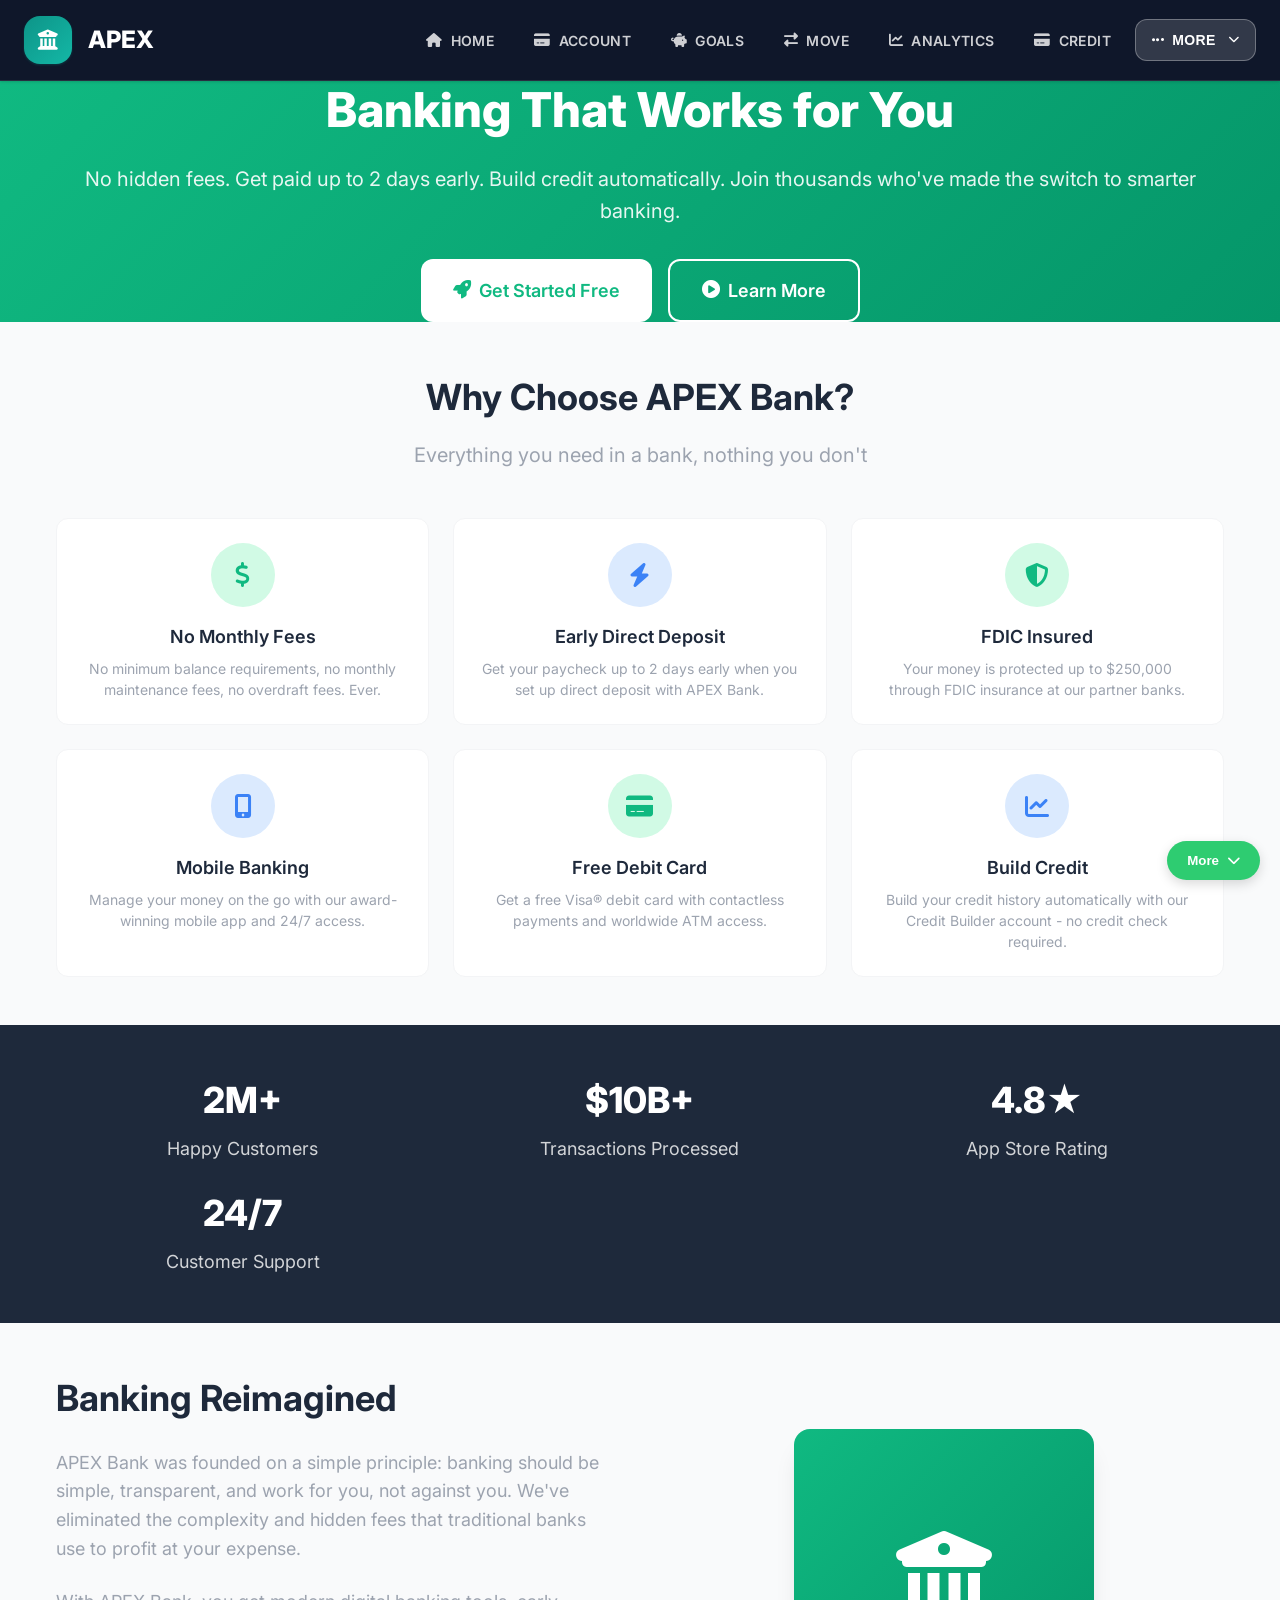
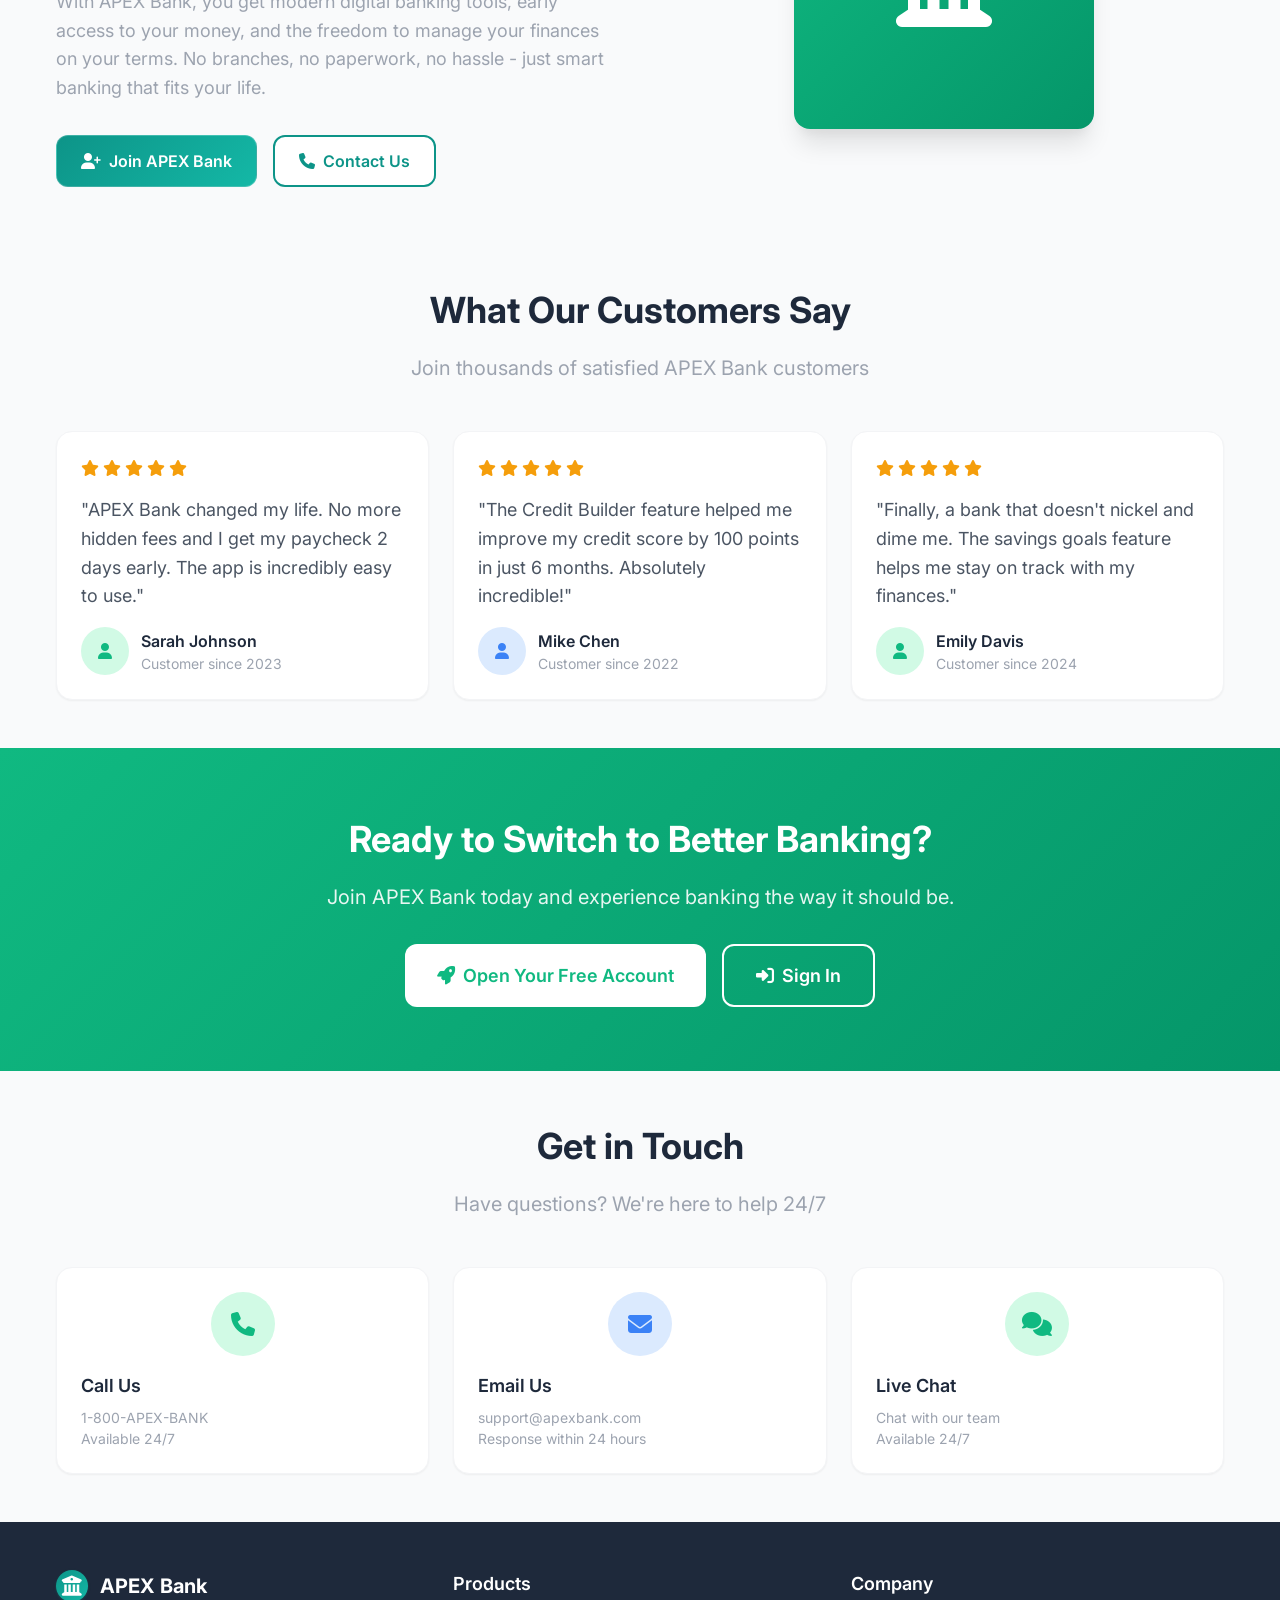
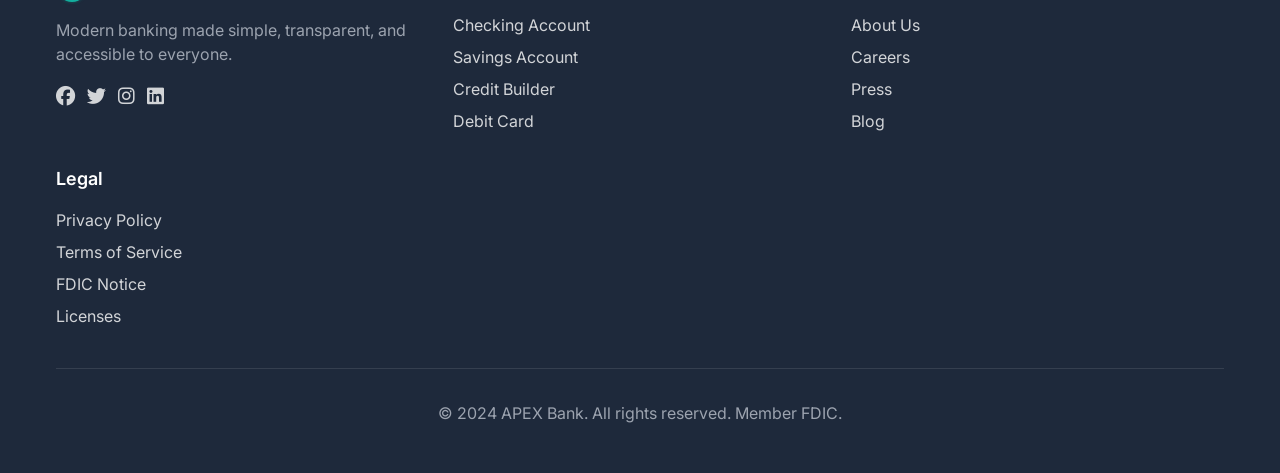
==== commit a6b9205e: "update UI" ====
--- a/index.html
+++ b/index.html
@@ -19,6 +19,64 @@
                 </div>
                 <span>APEX</span>
             </a>
+            
+            <!-- Desktop Navigation Menu -->
+            <div class="apex-nav-menu">
+                <a href="home.html" class="apex-nav-link">
+                    <i class="fas fa-home"></i>
+                    <span>Home</span>
+                </a>
+                <a href="account.html" class="apex-nav-link">
+                    <i class="fas fa-credit-card"></i>
+                    <span>Account</span>
+                </a>
+                <a href="goals.html" class="apex-nav-link">
+                    <i class="fas fa-piggy-bank"></i>
+                    <span>Goals</span>
+                </a>
+                <a href="move.html" class="apex-nav-link">
+                    <i class="fas fa-exchange-alt"></i>
+                    <span>Move</span>
+                </a>
+                <a href="analytics.html" class="apex-nav-link">
+                    <i class="fas fa-chart-line"></i>
+                    <span>Analytics</span>
+                </a>
+                <a href="credit.html" class="apex-nav-link">
+                    <i class="fas fa-credit-card"></i>
+                    <span>Credit</span>
+                </a>
+                <div class="apex-nav-dropdown">
+                    <button class="apex-nav-link apex-nav-dropdown-toggle">
+                        <i class="fas fa-ellipsis-h"></i>
+                        <span>More</span>
+                        <i class="fas fa-chevron-down" style="font-size: 0.7rem; margin-left: 4px;"></i>
+                    </button>
+                    <div class="apex-nav-dropdown-menu">
+                        <a href="settings.html" class="apex-nav-dropdown-item">
+                            <i class="fas fa-cog"></i>
+                            Settings
+                        </a>
+                        <a href="help.html" class="apex-nav-dropdown-item">
+                            <i class="fas fa-question-circle"></i>
+                            Help
+                        </a>
+                        <a href="notifications.html" class="apex-nav-dropdown-item">
+                            <i class="fas fa-bell"></i>
+                            Notifications
+                        </a>
+                        <a href="profile.html" class="apex-nav-dropdown-item">
+                            <i class="fas fa-user"></i>
+                            Profile
+                        </a>
+                    </div>
+                </div>
+            </div>
+            
+            <!-- Mobile Menu Toggle -->
+            <button class="apex-nav-toggle" id="mobileMenuToggle">
+                <i class="fas fa-bars"></i>
+            </button>
         </div>
     </nav>
 
@@ -394,6 +452,32 @@
 
     <!-- Scripts -->
     <script src="js/chime-app-fixed.js"></script>
+    
+    <!-- Mobile Navigation Script -->
+    <script>
+        document.addEventListener('DOMContentLoaded', function() {
+            const mobileToggle = document.getElementById('mobileMenuToggle');
+            const navMenu = document.querySelector('.apex-nav-menu');
+            
+            if (mobileToggle && navMenu) {
+                mobileToggle.addEventListener('click', function() {
+                    if (navMenu.style.display === 'flex') {
+                        navMenu.style.display = 'none';
+                    } else {
+                        navMenu.style.display = 'flex';
+                        navMenu.style.position = 'absolute';
+                        navMenu.style.top = '100%';
+                        navMenu.style.left = '0';
+                        navMenu.style.right = '0';
+                        navMenu.style.background = 'var(--apex-navy)';
+                        navMenu.style.flexDirection = 'column';
+                        navMenu.style.padding = 'var(--apex-spacing-4)';
+                        navMenu.style.boxShadow = 'var(--apex-shadow-2xl)';
+                    }
+                });
+            }
+        });
+    </script>
     <script>
         
                 
--- a/css/apex-styles.css
+++ b/css/apex-styles.css
@@ -187,7 +187,7 @@
 }
 
 .apex-nav-menu {
-  display: flex;
+  display: flex !important;
   gap: var(--apex-spacing-2);
   list-style: none;
   align-items: center;
@@ -346,6 +346,101 @@
   color: var(--apex-white);
 }
 
+/* Mobile Navigation Toggle */
+.apex-nav-toggle {
+  display: none !important;
+  background: none;
+  border: none;
+  color: var(--apex-white);
+  font-size: var(--apex-font-size-lg);
+  cursor: pointer;
+  padding: var(--apex-spacing-2);
+  border-radius: var(--apex-radius-md);
+  transition: all var(--apex-transition-fast);
+}
+
+.apex-nav-toggle:hover {
+  background: rgba(255, 255, 255, 0.1);
+}
+
+/* Update dropdown class names to match HTML */
+.apex-nav-dropdown {
+  position: relative;
+}
+
+.apex-nav-dropdown-toggle {
+  background: rgba(255, 255, 255, 0.15);
+  border: 1px solid rgba(255, 255, 255, 0.3);
+  color: var(--apex-white);
+  padding: var(--apex-spacing-3) var(--apex-spacing-4);
+  border-radius: var(--apex-radius-xl);
+  font-weight: 600;
+  font-size: var(--apex-font-size-sm);
+  cursor: pointer;
+  transition: all var(--apex-transition-normal);
+  display: flex;
+  align-items: center;
+  gap: var(--apex-spacing-2);
+  text-transform: uppercase;
+  letter-spacing: 0.025em;
+  position: relative;
+  z-index: 1001;
+  min-width: 80px;
+  justify-content: center;
+}
+
+.apex-nav-dropdown-toggle:hover {
+  background: rgba(255, 255, 255, 0.25);
+  transform: translateY(-2px);
+  box-shadow: var(--apex-shadow-hover);
+  border-color: rgba(255, 255, 255, 0.4);
+}
+
+.apex-nav-dropdown-menu {
+  position: absolute;
+  top: 100%;
+  right: 0;
+  background: var(--apex-navy-light);
+  border: 1px solid rgba(255, 255, 255, 0.1);
+  border-radius: var(--apex-radius-xl);
+  min-width: 200px;
+  padding: var(--apex-spacing-2);
+  box-shadow: var(--apex-shadow-2xl);
+  opacity: 0;
+  visibility: hidden;
+  transform: translateY(-10px);
+  transition: all var(--apex-transition-normal);
+  z-index: 1000;
+}
+
+.apex-nav-dropdown:hover .apex-nav-dropdown-menu {
+  opacity: 1;
+  visibility: visible;
+  transform: translateY(0);
+}
+
+.apex-nav-dropdown-item {
+  display: flex;
+  align-items: center;
+  gap: var(--apex-spacing-3);
+  padding: var(--apex-spacing-3) var(--apex-spacing-4);
+  color: rgba(255, 255, 255, 0.8);
+  text-decoration: none;
+  border-radius: var(--apex-radius-lg);
+  transition: all var(--apex-transition-fast);
+  font-weight: 500;
+}
+
+.apex-nav-dropdown-item:hover {
+  background: rgba(255, 255, 255, 0.1);
+  color: var(--apex-white);
+}
+
+.apex-nav-dropdown-item i {
+  width: 16px;
+  text-align: center;
+}
+
 /* APEX Container */
 .apex-container {
   max-width: 1200px;
@@ -994,18 +1089,11 @@
   }
   
   .apex-nav-menu {
-    gap: var(--apex-spacing-1);
-    flex-wrap: nowrap;
-    overflow-x: auto;
-    -webkit-overflow-scrolling: touch;
-    scrollbar-width: none;
-    -ms-overflow-style: none;
-    flex: 1;
-    justify-content: flex-start;
-  }
-  
-  .apex-nav-menu::-webkit-scrollbar {
     display: none;
+  }
+  
+  .apex-nav-toggle {
+    display: block;
   }
   
   .apex-nav-link {
@@ -1108,6 +1196,49 @@
     padding: var(--apex-spacing-12) 0 !important;
   }
   
+  /* Account page mobile fixes */
+  .apex-section h1 {
+    font-size: var(--apex-font-size-2xl) !important;
+    margin-bottom: var(--apex-spacing-3) !important;
+  }
+  
+  .apex-section p {
+    font-size: var(--apex-font-size-base) !important;
+  }
+  
+  /* Account cards mobile improvements */
+  .apex-card {
+    margin-bottom: var(--apex-spacing-3);
+  }
+  
+  .apex-card h3 {
+    font-size: var(--apex-font-size-base) !important;
+  }
+  
+  .apex-card p {
+    font-size: var(--apex-font-size-xs) !important;
+  }
+  
+  /* Balance display mobile fixes */
+  #spending-balance,
+  #savings-balance {
+    font-size: var(--apex-font-size-xl) !important;
+    word-break: break-all;
+  }
+  
+  /* Account settings buttons mobile */
+  .apex-btn {
+    min-height: 48px;
+    font-size: var(--apex-font-size-sm);
+  }
+  
+  /* Account overview icons mobile */
+  .apex-card > div > div:first-child {
+    width: 40px !important;
+    height: 40px !important;
+    font-size: var(--apex-font-size-base) !important;
+  }
+  
   .apex-section[style*="padding: var(--apex-spacing-20) 0"] .apex-container > div {
     max-width: 100% !important;
     padding: 0 var(--apex-spacing-2) !important;
@@ -1242,6 +1373,30 @@
   .apex-card-chip {
     width: 32px;
     height: 24px;
+  }
+  
+  /* Account page specific small mobile fixes */
+  .apex-section h1 {
+    font-size: var(--apex-font-size-xl) !important;
+    margin-bottom: var(--apex-spacing-2) !important;
+  }
+  
+  .apex-section p {
+    font-size: var(--apex-font-size-sm) !important;
+  }
+  
+  /* Balance display small mobile fixes */
+  #spending-balance,
+  #savings-balance {
+    font-size: var(--apex-font-size-lg) !important;
+    line-height: 1.2 !important;
+  }
+  
+  /* Account overview icons small mobile */
+  .apex-card > div > div:first-child {
+    width: 36px !important;
+    height: 36px !important;
+    font-size: var(--apex-font-size-sm) !important;
   }
   
   .apex-toast {
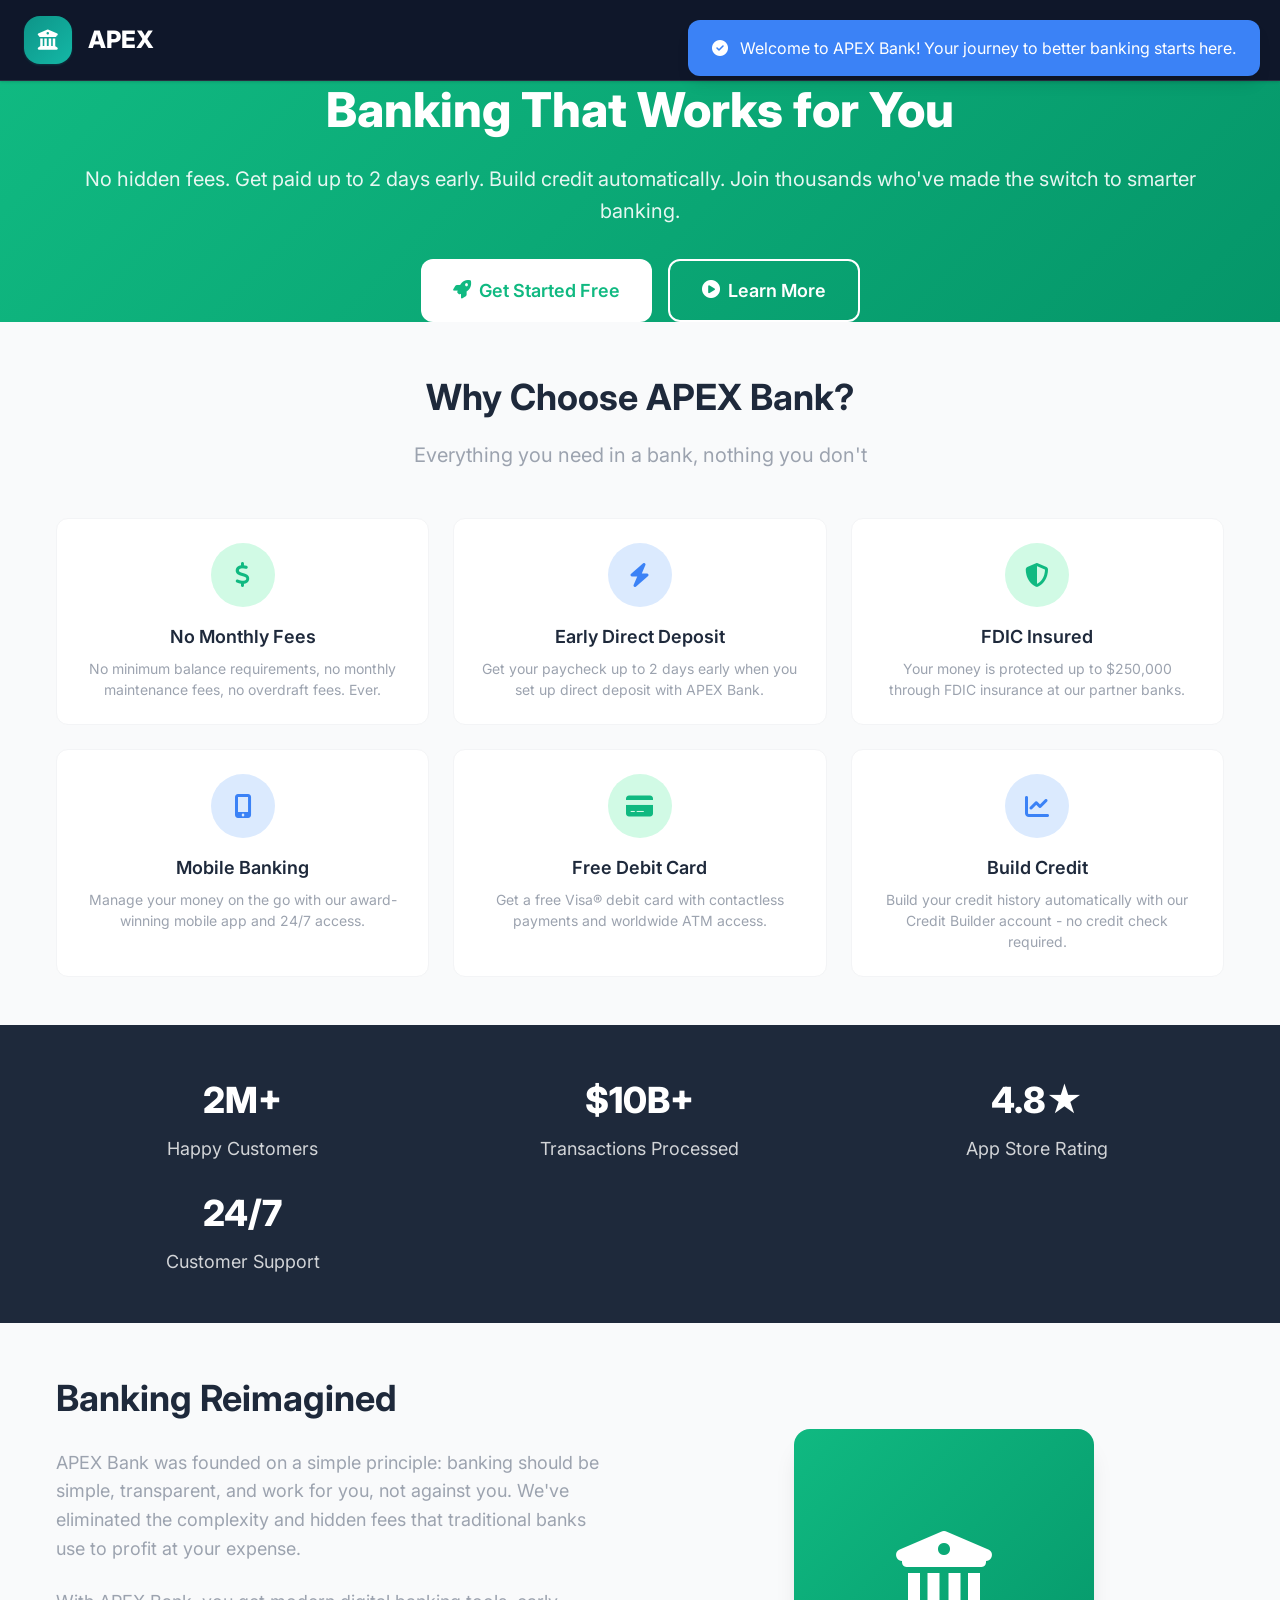
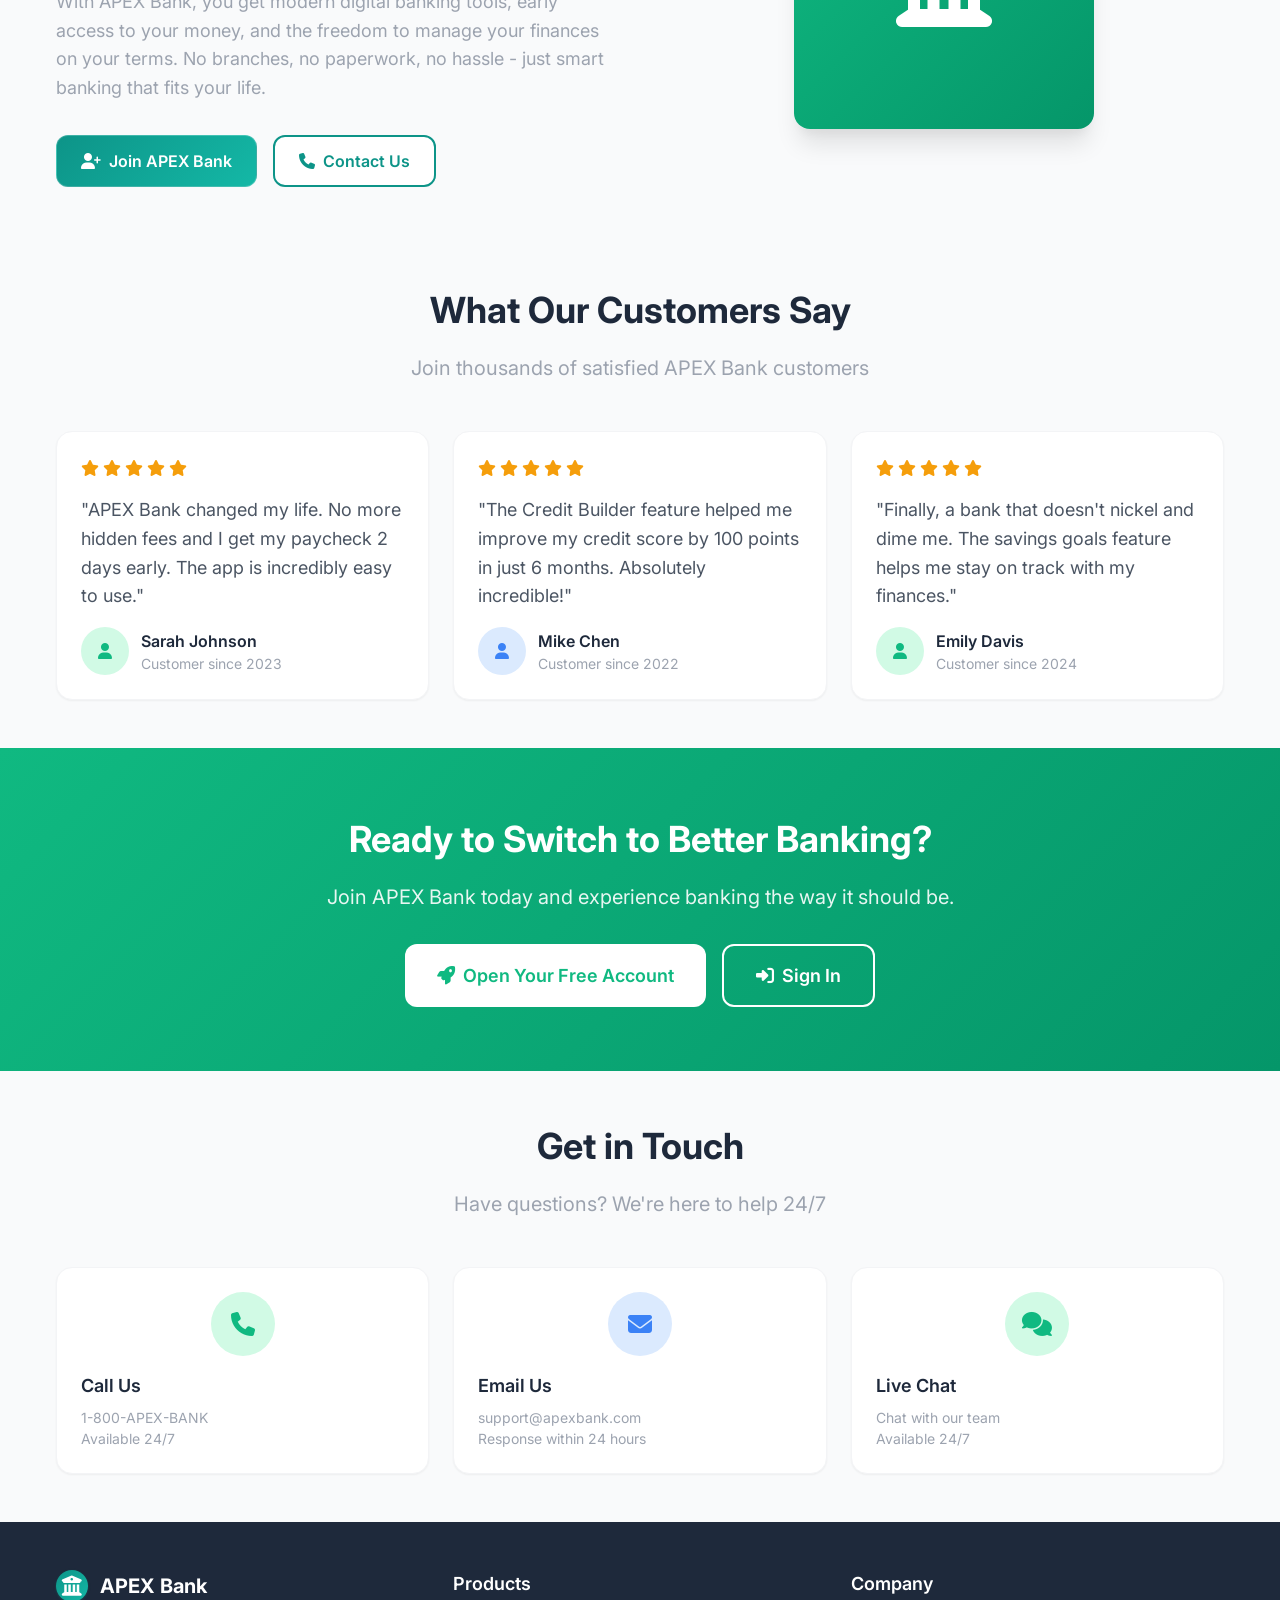
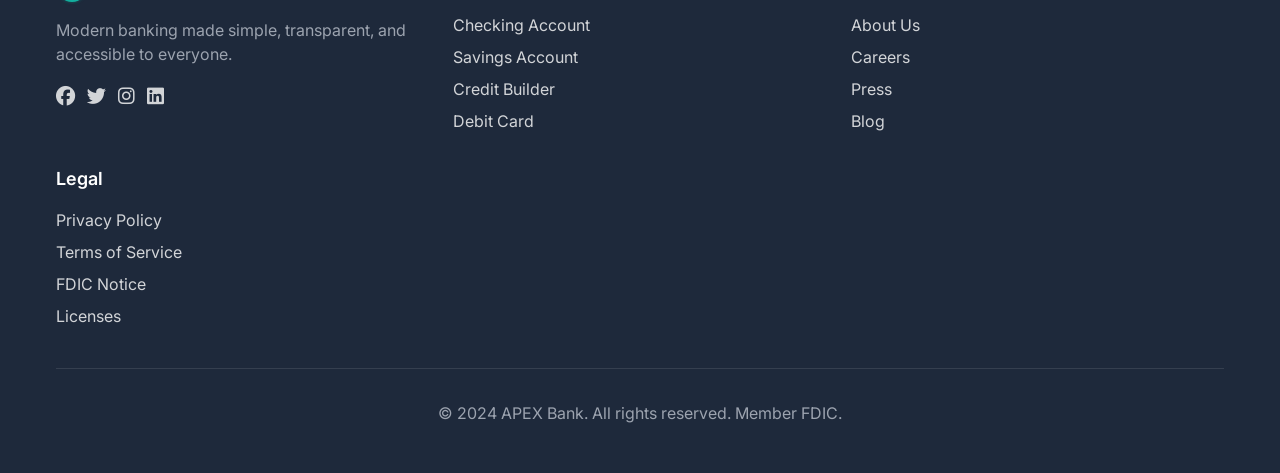
==== commit b0d5942c: "update" ====
--- a/index.html
+++ b/index.html
@@ -19,64 +19,6 @@
                 </div>
                 <span>APEX</span>
             </a>
-            
-            <!-- Desktop Navigation Menu -->
-            <div class="apex-nav-menu">
-                <a href="home.html" class="apex-nav-link">
-                    <i class="fas fa-home"></i>
-                    <span>Home</span>
-                </a>
-                <a href="account.html" class="apex-nav-link">
-                    <i class="fas fa-credit-card"></i>
-                    <span>Account</span>
-                </a>
-                <a href="goals.html" class="apex-nav-link">
-                    <i class="fas fa-piggy-bank"></i>
-                    <span>Goals</span>
-                </a>
-                <a href="move.html" class="apex-nav-link">
-                    <i class="fas fa-exchange-alt"></i>
-                    <span>Move</span>
-                </a>
-                <a href="analytics.html" class="apex-nav-link">
-                    <i class="fas fa-chart-line"></i>
-                    <span>Analytics</span>
-                </a>
-                <a href="credit.html" class="apex-nav-link">
-                    <i class="fas fa-credit-card"></i>
-                    <span>Credit</span>
-                </a>
-                <div class="apex-nav-dropdown">
-                    <button class="apex-nav-link apex-nav-dropdown-toggle">
-                        <i class="fas fa-ellipsis-h"></i>
-                        <span>More</span>
-                        <i class="fas fa-chevron-down" style="font-size: 0.7rem; margin-left: 4px;"></i>
-                    </button>
-                    <div class="apex-nav-dropdown-menu">
-                        <a href="settings.html" class="apex-nav-dropdown-item">
-                            <i class="fas fa-cog"></i>
-                            Settings
-                        </a>
-                        <a href="help.html" class="apex-nav-dropdown-item">
-                            <i class="fas fa-question-circle"></i>
-                            Help
-                        </a>
-                        <a href="notifications.html" class="apex-nav-dropdown-item">
-                            <i class="fas fa-bell"></i>
-                            Notifications
-                        </a>
-                        <a href="profile.html" class="apex-nav-dropdown-item">
-                            <i class="fas fa-user"></i>
-                            Profile
-                        </a>
-                    </div>
-                </div>
-            </div>
-            
-            <!-- Mobile Menu Toggle -->
-            <button class="apex-nav-toggle" id="mobileMenuToggle">
-                <i class="fas fa-bars"></i>
-            </button>
         </div>
     </nav>
 
@@ -505,57 +447,15 @@
         });
     </script>
 
-    <!-- More Button at Bottom -->
-    <div id="moreButtonContainer" style="position: fixed; bottom: 20px; right: 20px; z-index: 1000;">
-        <button id="moreButton" onclick="toggleMoreMenu()" style="background: #2ecc71; color: white; border: none; padding: 12px 20px; border-radius: 25px; cursor: pointer; font-weight: 600; display: flex; align-items: center; gap: 8px; box-shadow: 0 4px 12px rgba(0, 0, 0, 0.15);">
-            More
-            <i class="fas fa-chevron-down"></i>
-        </button>
-        <div id="moreMenu" style="position: absolute; bottom: 60px; right: 0; background: #2c3e50; border: 1px solid rgba(255, 255, 255, 0.1); border-radius: 12px; min-width: 200px; padding: 8px; box-shadow: 0 8px 24px rgba(0, 0, 0, 0.2); display: none;">
-            <a href="home.html" style="display: block; padding: 12px 16px; color: white; text-decoration: none; border-radius: 8px; font-size: 14px;">Home</a>
-            <a href="login.html" style="display: block; padding: 12px 16px; color: white; text-decoration: none; border-radius: 8px; font-size: 14px;">Sign In</a>
-            <a href="signup.html" style="display: block; padding: 12px 16px; color: white; text-decoration: none; border-radius: 8px; font-size: 14px;">Sign Up</a>
-            <a href="account.html" style="display: block; padding: 12px 16px; color: white; text-decoration: none; border-radius: 8px; font-size: 14px;">Account</a>
-            <a href="goals.html" style="display: block; padding: 12px 16px; color: white; text-decoration: none; border-radius: 8px; font-size: 14px;">Goals</a>
-            <a href="move.html" style="display: block; padding: 12px 16px; color: white; text-decoration: none; border-radius: 8px; font-size: 14px;">Move Money</a>
-            <a href="credit.html" style="display: block; padding: 12px 16px; color: white; text-decoration: none; border-radius: 8px; font-size: 14px;">Credit</a>
-            <a href="analytics.html" style="display: block; padding: 12px 16px; color: white; text-decoration: none; border-radius: 8px; font-size: 14px;">Analytics</a>
-            <a href="settings.html" style="display: block; padding: 12px 16px; color: white; text-decoration: none; border-radius: 8px; font-size: 14px;">Settings</a>
-            <a href="help.html" style="display: block; padding: 12px 16px; color: white; text-decoration: none; border-radius: 8px; font-size: 14px;">Help</a>
-            <a href="notifications.html" style="display: block; padding: 12px 16px; color: white; text-decoration: none; border-radius: 8px; font-size: 14px;">Notifications</a>
-            <a href="profile.html" style="display: block; padding: 12px 16px; color: white; text-decoration: none; border-radius: 8px; font-size: 14px;">Profile</a>
-        </div>
-    </div>
-
     <script>
-        function toggleMoreMenu() {
-            const menu = document.getElementById('moreMenu');
-            if (menu.style.display === 'none' || menu.style.display === '') {
-                menu.style.display = 'block';
-            } else {
-                menu.style.display = 'none';
+        // Check login status and update navigation visibility
+        document.addEventListener('DOMContentLoaded', function() {
+            const currentUser = JSON.parse(localStorage.getItem('apexCurrentUser') || '{}');
+            const brandLink = document.querySelector('.apex-brand');
+
+            if (brandLink) {
+                brandLink.href = currentUser.email ? 'home.html' : 'index.html';
             }
-        }
-
-        // Close menu when clicking outside
-        document.addEventListener('click', function(e) {
-            const container = document.getElementById('moreButtonContainer');
-            if (container && !container.contains(e.target)) {
-                document.getElementById('moreMenu').style.display = 'none';
-            }
-        });
-
-        // Add hover effects
-        document.querySelectorAll('#moreMenu a').forEach(link => {
-            link.addEventListener('mouseenter', function() {
-                this.style.background = 'rgba(255, 255, 255, 0.1)';
-            });
-            link.addEventListener('mouseleave', function() {
-                this.style.background = 'transparent';
-            });
-            link.addEventListener('click', function() {
-                document.getElementById('moreMenu').style.display = 'none';
-            });
         });
     </script>
 </body>
--- a/css/apex-styles.css
+++ b/css/apex-styles.css
@@ -24,6 +24,7 @@
   --apex-warning: #F59E0B;
   --apex-error: #EF4444;
   --apex-info: #3B82F6;
+  --apex-gold: #F5C542;
   
   /* Legacy Green Colors (for compatibility) */
   --apex-primary-green: #10B981;
@@ -1474,72 +1475,6 @@
 }
 
 /* Legacy chime class support for backward compatibility */
-.chime-nav,
-.chime-nav-container,
-.chime-brand,
-.chime-brand-icon,
-.chime-nav-menu,
-.chime-nav-link,
-.chime-container,
-.chime-section,
-.chime-grid,
-.chime-card,
-.chime-card-header,
-.chime-card-title,
-.chime-card-subtitle,
-.chime-btn,
-.chime-btn-primary,
-.chime-btn-secondary,
-.chime-btn-ghost,
-.chime-btn-full,
-.chime-form,
-.chime-form-group,
-.chime-label,
-.chime-input,
-.chime-debit-card,
-.chime-card-chip,
-.chime-card-number,
-.chime-card-info,
-.chime-card-holder,
-.chime-card-expiry,
-.chime-balance,
-.chime-balance-amount,
-.chime-balance-label,
-.chime-transaction-list,
-.chime-transaction-item,
-.chime-transaction-icon,
-.chime-transaction-details,
-.chime-transaction-name,
-.chime-transaction-date,
-.chime-transaction-amount,
-.chime-transaction-amount.positive,
-.chime-transaction-amount.negative,
-.chime-goals,
-.chime-goal,
-.chime-goal-icon,
-.chime-goal-name,
-.chime-goal-amount,
-.chime-goal-progress,
-.chime-goal-progress-bar,
-.chime-goal-percentage,
-.chime-feature-card,
-.chime-feature-icon,
-.chime-feature-title,
-.chime-feature-description,
-.chime-auth,
-.chime-auth-card,
-.chime-auth-header,
-.chime-auth-logo,
-.chime-auth-title,
-.chime-auth-subtitle,
-.chime-mobile-bar,
-.chime-mobile-item,
-.chime-toast,
-.chime-toast.show,
-.chime-toast.success,
-.chime-toast.error,
-.chime-toast.warning,
-.chime-toast.info {
-  /* These classes map to apex equivalents for backward compatibility */
-  all: unset;
-}
+/* NOTE: Previously this file applied `all: unset;` to `.chime-*` classes which can
+   silently wipe styles if any legacy markup remains. If legacy markup is required,
+   add explicit `.chime-*` selectors that mirror the corresponding `.apex-*` rules. */
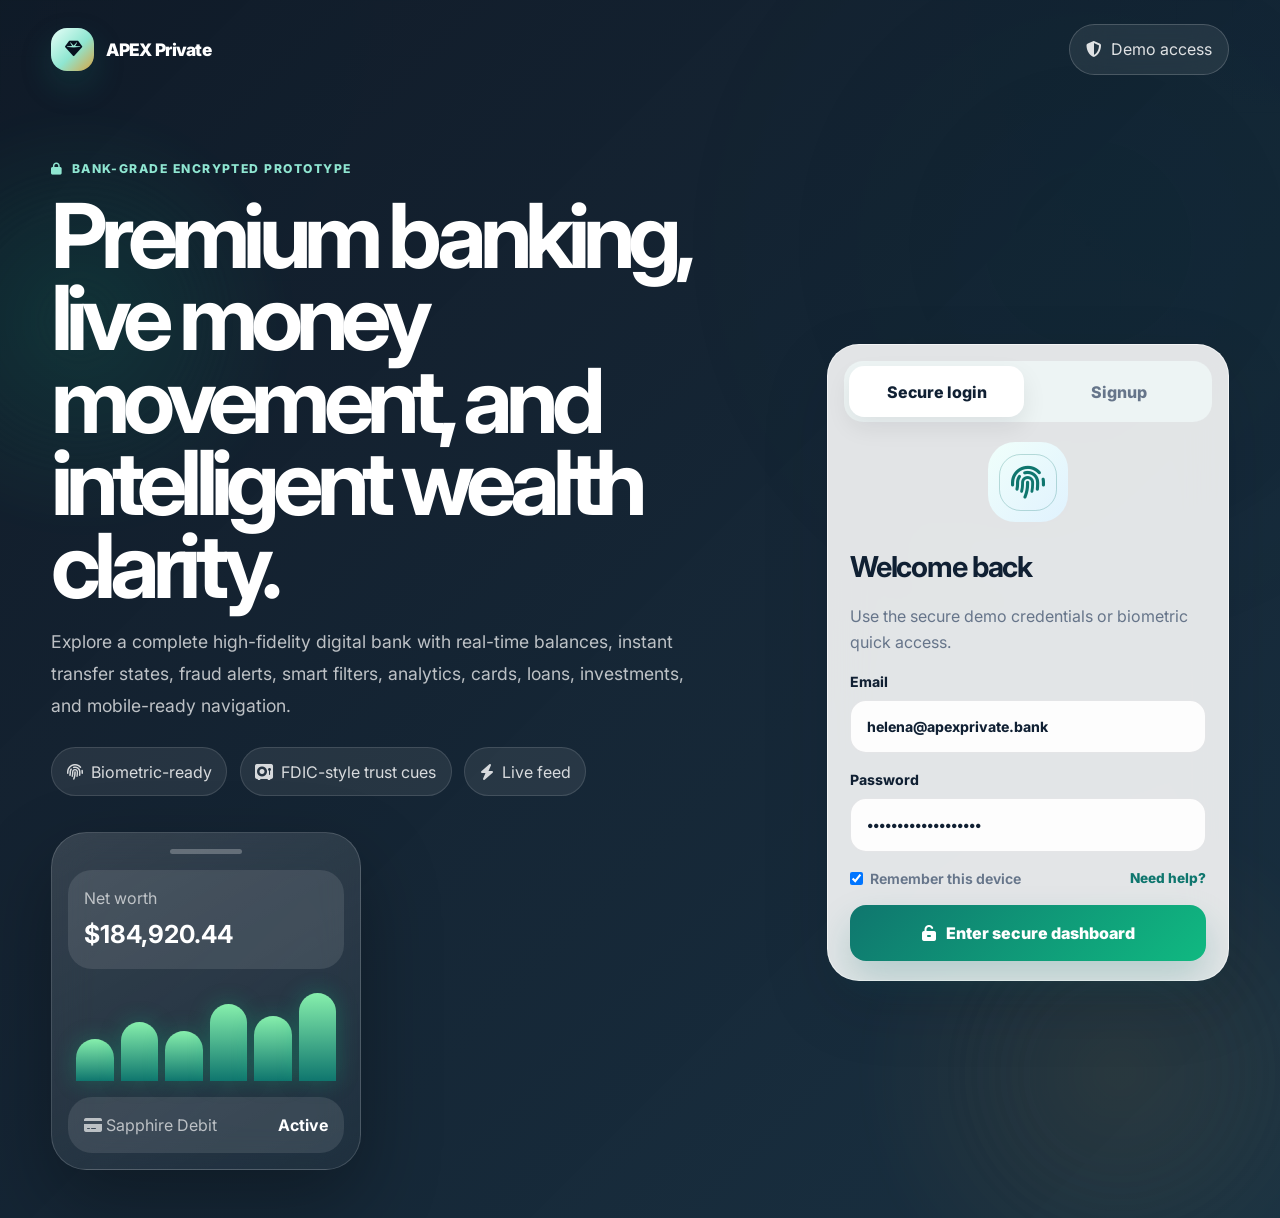
==== commit 8d9ec7c5: "Build premium banking frontend prototype" ====
--- a/index.html
+++ b/index.html
@@ -3,460 +3,442 @@
 <head>
     <meta charset="UTF-8">
     <meta name="viewport" content="width=device-width, initial-scale=1.0">
-    <title>APEX Bank - Modern Banking Made Simple</title>
-    <meta name="description" content="Experience modern banking with APEX Bank. No fees, early direct deposit, and smart financial tools.">
+    <title>APEX Private Bank - Premium Digital Banking</title>
+    <meta name="description" content="A premium real-time online banking interface prototype with dashboard, transfers, cards, analytics, alerts, and security settings.">
+    <link rel="icon" href="data:image/svg+xml,%3Csvg xmlns='http://www.w3.org/2000/svg' viewBox='0 0 64 64'%3E%3Crect width='64' height='64' rx='18' fill='%2307111f'/%3E%3Cpath d='M18 31 32 16l14 15-14 17z' fill='%238fe6d1'/%3E%3C/svg%3E">
     <link rel="stylesheet" href="css/apex-styles.css">
+    <link rel="stylesheet" href="css/premium-bank.css">
     <link href="https://fonts.googleapis.com/css2?family=Inter:wght@300;400;500;600;700;800;900&display=swap" rel="stylesheet">
     <link rel="stylesheet" href="https://cdnjs.cloudflare.com/ajax/libs/font-awesome/6.4.0/css/all.min.css">
 </head>
-<body>
-    <!-- Navigation -->
-    <nav class="apex-nav">
-        <div class="apex-nav-container">
-            <a href="index.html" class="apex-brand">
-                <div class="apex-brand-icon">
-                    <i class="fas fa-university"></i>
-                </div>
-                <span>APEX</span>
-            </a>
-        </div>
-    </nav>
-
-    <!-- Hero Section -->
-    <main>
-        <section class="apex-section" style="background: linear-gradient(135deg, var(--apex-primary-green), var(--apex-green-dark)); color: var(--apex-white); padding: var(--apex-spacing-20) 0;">
-            <div class="apex-container">
-                <div style="text-align: center; max-width: 800px; margin: 0 auto;">
-                    <h1 style="font-size: var(--apex-font-size-5xl); font-weight: 800; margin-bottom: var(--apex-spacing-6); line-height: 1.2;">
-                        Banking That Works for You
-                    </h1>
-                    <p style="font-size: var(--apex-font-size-xl); margin-bottom: var(--apex-spacing-8); opacity: 0.9; line-height: 1.6;">
-                        No hidden fees. Get paid up to 2 days early. Build credit automatically. Join thousands who've made the switch to smarter banking.
-                    </p>
-                    <div style="display: flex; gap: var(--apex-spacing-4); justify-content: center; flex-wrap: wrap;">
-                        <a href="signup.html" class="apex-btn apex-btn-light" style="background: var(--apex-white); color: var(--apex-primary-green); padding: var(--apex-spacing-4) var(--apex-spacing-8); font-size: var(--apex-font-size-lg);">
-                            <i class="fas fa-rocket"></i>
-                            Get Started Free
-                        </a>
-                        <a href="#features" class="apex-btn apex-btn-ghost" style="border: 2px solid var(--apex-white); color: var(--apex-white); padding: var(--apex-spacing-4) var(--apex-spacing-8); font-size: var(--apex-font-size-lg);">
-                            <i class="fas fa-play-circle"></i>
-                            Learn More
-                        </a>
+<body class="premium-bank">
+    <div class="auth-shell" id="authShell">
+        <section class="auth-hero">
+            <nav class="auth-nav">
+                <a class="premium-brand" href="#login">
+                    <span class="premium-brand-mark"><i class="fas fa-gem"></i></span>
+                    <span>APEX Private</span>
+                </a>
+                <button class="ghost-pill" type="button" id="demoAccessBtn">
+                    <i class="fas fa-shield-halved"></i>
+                    Demo access
+                </button>
+            </nav>
+
+            <div class="auth-grid">
+                <div class="auth-copy">
+                    <span class="eyebrow"><i class="fas fa-lock"></i> Bank-grade encrypted prototype</span>
+                    <h1>Premium banking, live money movement, and intelligent wealth clarity.</h1>
+                    <p>Explore a complete high-fidelity digital bank with real-time balances, instant transfer states, fraud alerts, smart filters, analytics, cards, loans, investments, and mobile-ready navigation.</p>
+                    <div class="trust-row">
+                        <span><i class="fas fa-fingerprint"></i> Biometric-ready</span>
+                        <span><i class="fas fa-vault"></i> FDIC-style trust cues</span>
+                        <span><i class="fas fa-bolt"></i> Live feed</span>
                     </div>
+                    <div class="phone-preview" aria-label="Mobile banking preview">
+                        <div class="phone-top"></div>
+                        <div class="phone-balance">
+                            <span>Net worth</span>
+                            <strong>$184,920.44</strong>
+                        </div>
+                        <div class="mini-chart">
+                            <span style="height: 44%"></span>
+                            <span style="height: 62%"></span>
+                            <span style="height: 52%"></span>
+                            <span style="height: 80%"></span>
+                            <span style="height: 68%"></span>
+                            <span style="height: 92%"></span>
+                        </div>
+                        <div class="phone-card-row">
+                            <span><i class="fas fa-credit-card"></i> Sapphire Debit</span>
+                            <b>Active</b>
+                        </div>
+                    </div>
+                </div>
+
+                <div class="auth-panel">
+                    <div class="auth-switch">
+                        <button class="auth-tab active" type="button" data-auth-tab="login">Secure login</button>
+                        <button class="auth-tab" type="button" data-auth-tab="signup">Signup</button>
+                    </div>
+
+                    <form class="premium-form auth-form active" id="loginForm">
+                        <div class="fingerprint-orb">
+                            <i class="fas fa-fingerprint"></i>
+                            <span></span>
+                        </div>
+                        <h2>Welcome back</h2>
+                        <p>Use the secure demo credentials or biometric quick access.</p>
+                        <label>
+                            Email
+                            <input type="email" value="helena@apexprivate.bank" autocomplete="email">
+                        </label>
+                        <label>
+                            Password
+                            <input type="password" value="PrivateBanking#2026" autocomplete="current-password">
+                        </label>
+                        <div class="form-row">
+                            <label class="check-line"><input type="checkbox" checked> Remember this device</label>
+                            <a href="#security">Need help?</a>
+                        </div>
+                        <button class="primary-action" type="submit">
+                            <i class="fas fa-unlock-keyhole"></i>
+                            Enter secure dashboard
+                        </button>
+                    </form>
+
+                    <form class="premium-form auth-form" id="signupForm">
+                        <div class="fingerprint-orb emerald">
+                            <i class="fas fa-user-shield"></i>
+                            <span></span>
+                        </div>
+                        <h2>Create private access</h2>
+                        <p>Preview a polished onboarding flow for a premium fintech account.</p>
+                        <label>
+                            Full name
+                            <input type="text" value="Maya Sterling" autocomplete="name">
+                        </label>
+                        <label>
+                            Email
+                            <input type="email" value="maya@example.com" autocomplete="email">
+                        </label>
+                        <label>
+                            Phone
+                            <input type="tel" value="+1 415 555 0198" autocomplete="tel">
+                        </label>
+                        <button class="primary-action" type="submit">
+                            <i class="fas fa-circle-check"></i>
+                            Open demo account
+                        </button>
+                    </form>
                 </div>
             </div>
         </section>
-
-        <!-- Features Section -->
-        <section id="features" class="apex-section">
-            <div class="apex-container">
-                <div style="text-align: center; margin-bottom: var(--apex-spacing-12);">
-                    <h2 style="font-size: var(--apex-font-size-4xl); font-weight: 700; color: var(--apex-dark-blue); margin-bottom: var(--apex-spacing-4);">
-                        Why Choose APEX Bank?
-                    </h2>
-                    <p style="font-size: var(--apex-font-size-xl); color: var(--apex-medium-gray);">
-                        Everything you need in a bank, nothing you don't
-                    </p>
-                </div>
-
-                <div class="apex-grid">
-                    <div class="apex-feature-card">
-                        <div class="apex-feature-icon" style="background: var(--apex-green-pale); color: var(--apex-primary-green);">
-                            <i class="fas fa-dollar-sign"></i>
-                        </div>
-                        <h3 class="apex-feature-title">No Monthly Fees</h3>
-                        <p class="apex-feature-description">No minimum balance requirements, no monthly maintenance fees, no overdraft fees. Ever.</p>
+    </div>
+
+    <div class="bank-shell hidden" id="bankShell">
+        <aside class="premium-sidebar">
+            <a class="premium-brand" href="#dashboard" data-page-link="dashboard">
+                <span class="premium-brand-mark"><i class="fas fa-gem"></i></span>
+                <span>APEX Private</span>
+            </a>
+            <nav class="side-nav" aria-label="Banking navigation">
+                <button class="side-link active" type="button" data-page-link="dashboard"><i class="fas fa-table-columns"></i><span>Dashboard</span></button>
+                <button class="side-link" type="button" data-page-link="transfers"><i class="fas fa-arrow-right-arrow-left"></i><span>Transfers</span></button>
+                <button class="side-link" type="button" data-page-link="transactions"><i class="fas fa-receipt"></i><span>Transactions</span></button>
+                <button class="side-link" type="button" data-page-link="cards"><i class="fas fa-credit-card"></i><span>Cards</span></button>
+                <button class="side-link" type="button" data-page-link="analytics"><i class="fas fa-chart-pie"></i><span>Budgets</span></button>
+                <button class="side-link" type="button" data-page-link="wealth"><i class="fas fa-landmark"></i><span>Loans & Invest</span></button>
+                <button class="side-link" type="button" data-page-link="alerts"><i class="fas fa-bell"></i><span>Alerts</span><b id="navAlertCount">3</b></button>
+                <button class="side-link" type="button" data-page-link="security"><i class="fas fa-user-lock"></i><span>Profile & Security</span></button>
+            </nav>
+            <div class="security-card">
+                <i class="fas fa-shield-heart"></i>
+                <strong>Security score 96%</strong>
+                <span>Face ID, device trust, and payment limits active.</span>
+            </div>
+        </aside>
+
+        <main class="bank-main">
+            <header class="topbar">
+                <div>
+                    <span class="eyebrow">Good evening, Helena</span>
+                    <h1 id="pageTitle">Command Center</h1>
+                </div>
+                <div class="topbar-actions">
+                    <label class="search-shell">
+                        <i class="fas fa-magnifying-glass"></i>
+                        <input type="search" id="globalSearch" placeholder="Search transactions, cards, payees">
+                    </label>
+                    <button class="icon-button" type="button" data-page-link="alerts" aria-label="Open notifications">
+                        <i class="fas fa-bell"></i>
+                        <span id="topAlertCount">3</span>
+                    </button>
+                    <div class="user-chip">
+                        <img src="https://picsum.photos/seed/apex-private-helena/96/96.jpg" alt="Helena Malm profile">
+                        <span>Helena M.</span>
                     </div>
-                    
-                    <div class="apex-feature-card">
-                        <div class="apex-feature-icon" style="background: var(--apex-blue-pale); color: var(--apex-light-blue);">
-                            <i class="fas fa-bolt"></i>
-                        </div>
-                        <h3 class="apex-feature-title">Early Direct Deposit</h3>
-                        <p class="apex-feature-description">Get your paycheck up to 2 days early when you set up direct deposit with APEX Bank.</p>
+                </div>
+            </header>
+
+            <section class="page-section active" data-page="dashboard">
+                <div class="dashboard-grid">
+                    <article class="hero-balance glass-card">
+                        <div class="hero-balance-top">
+                            <div>
+                                <span>Total balance</span>
+                                <strong id="totalBalance">$184,920.44</strong>
+                            </div>
+                            <button class="tiny-live" type="button"><i class="fas fa-circle"></i> Live</button>
+                        </div>
+                        <div class="balance-trend">
+                            <span>+8.4% this month</span>
+                            <div>
+                                <i style="height: 38%"></i><i style="height: 64%"></i><i style="height: 48%"></i><i style="height: 76%"></i><i style="height: 56%"></i><i style="height: 88%"></i><i style="height: 72%"></i>
+                            </div>
+                        </div>
+                    </article>
+
+                    <article class="premium-card account-card">
+                        <div class="card-heading">
+                            <span><i class="fas fa-wallet"></i> Checking</span>
+                            <b>••• 4832</b>
+                        </div>
+                        <strong id="checkingBalance">$62,480.20</strong>
+                        <p>Available now · Treasury yield sweep on idle cash</p>
+                    </article>
+
+                    <article class="premium-card account-card">
+                        <div class="card-heading">
+                            <span><i class="fas fa-piggy-bank"></i> Savings</span>
+                            <b>4.80% APY</b>
+                        </div>
+                        <strong id="savingsBalance">$122,440.24</strong>
+                        <p>Emergency reserve · Goal protected</p>
+                    </article>
+
+                    <article class="premium-card quick-transfer-card">
+                        <div class="card-heading">
+                            <span><i class="fas fa-bolt"></i> Quick transfer</span>
+                            <b>Instant</b>
+                        </div>
+                        <div class="quick-payees" id="quickPayees"></div>
+                        <button class="primary-action compact" type="button" data-page-link="transfers">Start transfer</button>
+                    </article>
+                </div>
+
+                <div class="content-grid">
+                    <article class="premium-card">
+                        <div class="card-heading">
+                            <span>Live transaction feed</span>
+                            <button class="text-button" type="button" data-page-link="transactions">View all</button>
+                        </div>
+                        <div class="transaction-list" id="recentTransactions"></div>
+                    </article>
+
+                    <article class="premium-card">
+                        <div class="card-heading">
+                            <span>Spending insights</span>
+                            <b>May 2026</b>
+                        </div>
+                        <div class="donut-row">
+                            <div class="donut-chart" aria-label="Spending by category"></div>
+                            <div class="insight-list">
+                                <span><i class="dot teal"></i> Lifestyle $3,840</span>
+                                <span><i class="dot navy"></i> Housing $4,250</span>
+                                <span><i class="dot gold"></i> Travel $2,120</span>
+                            </div>
+                        </div>
+                    </article>
+
+                    <article class="premium-card bill-card">
+                        <div class="card-heading">
+                            <span>Bill payments</span>
+                            <b>Auto-pay ready</b>
+                        </div>
+                        <div class="bill-row"><span>Amex Platinum</span><b>$1,248.40</b><em>Due tomorrow</em></div>
+                        <div class="bill-row"><span>Pacific Gas</span><b>$184.12</b><em>Due in 5 days</em></div>
+                        <div class="bill-row"><span>Mortgage</span><b>$4,250.00</b><em>Scheduled</em></div>
+                    </article>
+
+                    <article class="premium-card">
+                        <div class="card-heading">
+                            <span>Cards overview</span>
+                            <button class="text-button" type="button" data-page-link="cards">Manage</button>
+                        </div>
+                        <div class="mini-bank-card">
+                            <span>APEX Sapphire Debit</span>
+                            <strong>•••• 8921</strong>
+                            <small>Limit remaining $18,420</small>
+                        </div>
+                    </article>
+                </div>
+            </section>
+
+            <section class="page-section" data-page="transfers">
+                <div class="split-layout">
+                    <article class="premium-card transfer-panel">
+                        <div class="card-heading">
+                            <span>Real-time money transfer</span>
+                            <b id="transferStatus">Ready</b>
+                        </div>
+                        <form class="premium-form" id="transferForm">
+                            <label>From account
+                                <select id="fromAccount">
+                                    <option value="checking">APEX Checking ••• 4832</option>
+                                    <option value="savings">High-yield Savings ••• 7781</option>
+                                </select>
+                            </label>
+                            <label>Recipient
+                                <select id="recipientSelect"></select>
+                            </label>
+                            <label>Amount
+                                <input type="number" id="transferAmount" min="1" step="0.01" value="850">
+                            </label>
+                            <label>Memo
+                                <input type="text" id="transferMemo" value="Portfolio contribution">
+                            </label>
+                            <button class="primary-action" type="submit">
+                                <i class="fas fa-paper-plane"></i>
+                                Send instantly
+                            </button>
+                        </form>
+                    </article>
+                    <article class="premium-card confirmation-card" id="confirmationCard">
+                        <div class="success-orb"><i class="fas fa-lock"></i></div>
+                        <h2>Encrypted payment rail</h2>
+                        <p>Transfers settle instantly in this prototype with balance updates, live feed entries, confirmation states, and fraud screening.</p>
+                        <div class="rail-steps">
+                            <span class="active">Device trust</span>
+                            <span>Risk scan</span>
+                            <span>Confirmation</span>
+                        </div>
+                    </article>
+                </div>
+            </section>
+
+            <section class="page-section" data-page="transactions">
+                <article class="premium-card">
+                    <div class="transactions-toolbar">
+                        <label class="search-shell wide"><i class="fas fa-magnifying-glass"></i><input type="search" id="transactionSearch" placeholder="Search merchant, category, memo"></label>
+                        <select id="transactionFilter">
+                            <option value="all">All activity</option>
+                            <option value="deposit">Deposits</option>
+                            <option value="payment">Payments</option>
+                            <option value="transfer">Transfers</option>
+                            <option value="flagged">Security flagged</option>
+                        </select>
                     </div>
-                    
-                    <div class="apex-feature-card">
-                        <div class="apex-feature-icon" style="background: var(--apex-green-pale); color: var(--apex-primary-green);">
-                            <i class="fas fa-shield-alt"></i>
-                        </div>
-                        <h3 class="apex-feature-title">FDIC Insured</h3>
-                        <p class="apex-feature-description">Your money is protected up to $250,000 through FDIC insurance at our partner banks.</p>
-                    </div>
-                    
-                    <div class="apex-feature-card">
-                        <div class="apex-feature-icon" style="background: var(--apex-blue-pale); color: var(--apex-light-blue);">
-                            <i class="fas fa-mobile-alt"></i>
-                        </div>
-                        <h3 class="apex-feature-title">Mobile Banking</h3>
-                        <p class="apex-feature-description">Manage your money on the go with our award-winning mobile app and 24/7 access.</p>
-                    </div>
-                    
-                    <div class="apex-feature-card">
-                        <div class="apex-feature-icon" style="background: var(--apex-green-pale); color: var(--apex-primary-green);">
-                            <i class="fas fa-credit-card"></i>
-                        </div>
-                        <h3 class="apex-feature-title">Free Debit Card</h3>
-                        <p class="apex-feature-description">Get a free Visa® debit card with contactless payments and worldwide ATM access.</p>
-                    </div>
-                    
-                    <div class="apex-feature-card">
-                        <div class="apex-feature-icon" style="background: var(--apex-blue-pale); color: var(--apex-light-blue);">
-                            <i class="fas fa-chart-line"></i>
-                        </div>
-                        <h3 class="apex-feature-title">Build Credit</h3>
-                        <p class="apex-feature-description">Build your credit history automatically with our Credit Builder account - no credit check required.</p>
-                    </div>
-                </div>
-            </div>
-        </section>
-
-        <!-- Stats Section -->
-        <section style="background: var(--apex-dark-blue); color: var(--apex-white); padding: var(--apex-spacing-12) 0;">
-            <div class="apex-container">
-                <div class="apex-grid">
-                    <div style="text-align: center;">
-                        <div style="font-size: var(--apex-font-size-4xl); font-weight: 800; margin-bottom: var(--apex-spacing-2);">2M+</div>
-                        <div style="font-size: var(--apex-font-size-lg); opacity: 0.8;">Happy Customers</div>
-                    </div>
-                    <div style="text-align: center;">
-                        <div style="font-size: var(--apex-font-size-4xl); font-weight: 800; margin-bottom: var(--apex-spacing-2);">$10B+</div>
-                        <div style="font-size: var(--apex-font-size-lg); opacity: 0.8;">Transactions Processed</div>
-                    </div>
-                    <div style="text-align: center;">
-                        <div style="font-size: var(--apex-font-size-4xl); font-weight: 800; margin-bottom: var(--apex-spacing-2);">4.8★</div>
-                        <div style="font-size: var(--apex-font-size-lg); opacity: 0.8;">App Store Rating</div>
-                    </div>
-                    <div style="text-align: center;">
-                        <div style="font-size: var(--apex-font-size-4xl); font-weight: 800; margin-bottom: var(--apex-spacing-2);">24/7</div>
-                        <div style="font-size: var(--apex-font-size-lg); opacity: 0.8;">Customer Support</div>
-                    </div>
-                </div>
-            </div>
-        </section>
-
-        <!-- About Section -->
-        <section id="about" class="apex-section">
-            <div class="apex-container">
-                <div style="display: grid; grid-template-columns: 1fr 1fr; gap: var(--apex-spacing-12); align-items: center;">
-                    <div>
-                        <h2 style="font-size: var(--apex-font-size-4xl); font-weight: 700; color: var(--apex-dark-blue); margin-bottom: var(--apex-spacing-6);">
-                            Banking Reimagined
-                        </h2>
-                        <p style="font-size: var(--apex-font-size-lg); color: var(--apex-medium-gray); margin-bottom: var(--apex-spacing-6); line-height: 1.6;">
-                            APEX Bank was founded on a simple principle: banking should be simple, transparent, and work for you, not against you. We've eliminated the complexity and hidden fees that traditional banks use to profit at your expense.
-                        </p>
-                        <p style="font-size: var(--apex-font-size-lg); color: var(--apex-medium-gray); margin-bottom: var(--apex-spacing-8); line-height: 1.6;">
-                            With APEX Bank, you get modern digital banking tools, early access to your money, and the freedom to manage your finances on your terms. No branches, no paperwork, no hassle - just smart banking that fits your life.
-                        </p>
-                        <div style="display: flex; gap: var(--apex-spacing-4);">
-                            <a href="signup.html" class="apex-btn apex-btn-primary">
-                                <i class="fas fa-user-plus"></i>
-                                Join APEX Bank
-                            </a>
-                            <a href="#contact" class="apex-btn apex-btn-secondary">
-                                <i class="fas fa-phone"></i>
-                                Contact Us
-                            </a>
-                        </div>
-                    </div>
-                    <div style="text-align: center;">
-                        <div style="width: 300px; height: 300px; background: linear-gradient(135deg, var(--apex-primary-green), var(--apex-green-dark)); border-radius: var(--apex-radius-2xl); display: flex; align-items: center; justify-content: center; margin: 0 auto; box-shadow: var(--apex-shadow-xl);">
-                            <i class="fas fa-university" style="font-size: 6rem; color: var(--apex-white);"></i>
-                        </div>
-                    </div>
-                </div>
-            </div>
-        </section>
-
-        <!-- Testimonials Section -->
-        <section style="background: var(--apex-off-white); padding: var(--apex-spacing-12) 0;">
-            <div class="apex-container">
-                <div style="text-align: center; margin-bottom: var(--apex-spacing-12);">
-                    <h2 style="font-size: var(--apex-font-size-4xl); font-weight: 700; color: var(--apex-dark-blue); margin-bottom: var(--apex-spacing-4);">
-                        What Our Customers Say
-                    </h2>
-                    <p style="font-size: var(--apex-font-size-xl); color: var(--apex-medium-gray);">
-                        Join thousands of satisfied APEX Bank customers
-                    </p>
-                </div>
-
-                <div class="apex-grid">
-                    <div class="apex-card">
-                        <div style="margin-bottom: var(--apex-spacing-4);">
-                            <i class="fas fa-star" style="color: var(--apex-warning);"></i>
-                            <i class="fas fa-star" style="color: var(--apex-warning);"></i>
-                            <i class="fas fa-star" style="color: var(--apex-warning);"></i>
-                            <i class="fas fa-star" style="color: var(--apex-warning);"></i>
-                            <i class="fas fa-star" style="color: var(--apex-warning);"></i>
-                        </div>
-                        <p style="font-size: var(--apex-font-size-lg); margin-bottom: var(--apex-spacing-4); line-height: 1.6;">
-                            "APEX Bank changed my life. No more hidden fees and I get my paycheck 2 days early. The app is incredibly easy to use."
-                        </p>
-                        <div style="display: flex; align-items: center; gap: var(--apex-spacing-3);">
-                            <div style="width: 48px; height: 48px; border-radius: var(--apex-radius-full); background: var(--apex-green-pale); display: flex; align-items: center; justify-content: center;">
-                                <i class="fas fa-user" style="color: var(--apex-primary-green);"></i>
+                    <div class="transaction-list full" id="transactionHistory"></div>
+                </article>
+            </section>
+
+            <section class="page-section" data-page="cards">
+                <div class="cards-layout">
+                    <article class="lux-card">
+                        <span>APEX Private</span>
+                        <strong>•••• 8921</strong>
+                        <div><em>HELENA MALM</em><b>12/29</b></div>
+                    </article>
+                    <article class="premium-card">
+                        <div class="card-heading"><span>Card controls</span><b>Debit active</b></div>
+                        <div class="control-list">
+                            <label><span>Contactless payments</span><input type="checkbox" checked></label>
+                            <label><span>International spend</span><input type="checkbox" checked></label>
+                            <label><span>Online purchases</span><input type="checkbox" checked></label>
+                            <label><span>ATM withdrawals</span><input type="checkbox"></label>
+                        </div>
+                    </article>
+                    <article class="premium-card">
+                        <div class="card-heading"><span>Virtual cards</span><button class="text-button" type="button">Create card</button></div>
+                        <div class="virtual-card-row"><i class="fas fa-globe"></i><span>Online shopping</span><b>$2,400 limit</b></div>
+                        <div class="virtual-card-row"><i class="fas fa-plane"></i><span>Travel reserve</span><b>$8,000 limit</b></div>
+                    </article>
+                </div>
+            </section>
+
+            <section class="page-section" data-page="analytics">
+                <div class="content-grid">
+                    <article class="premium-card large">
+                        <div class="card-heading"><span>Budgeting and analytics</span><b>72% on track</b></div>
+                        <div class="bar-chart" id="budgetChart"></div>
+                    </article>
+                    <article class="premium-card">
+                        <div class="card-heading"><span>Category budgets</span><b>Smart limits</b></div>
+                        <div class="budget-list" id="budgetList"></div>
+                    </article>
+                    <article class="premium-card">
+                        <div class="card-heading"><span>Cashflow forecast</span><b>Next 30 days</b></div>
+                        <div class="forecast-card">
+                            <strong>+$9,820</strong>
+                            <span>Projected surplus after recurring bills and transfers.</span>
+                        </div>
+                    </article>
+                </div>
+            </section>
+
+            <section class="page-section" data-page="wealth">
+                <div class="content-grid">
+                    <article class="premium-card">
+                        <div class="card-heading"><span>Investment overview</span><b>$412,840</b></div>
+                        <div class="portfolio-ring"></div>
+                        <div class="insight-list">
+                            <span><i class="dot teal"></i> ETFs 48%</span>
+                            <span><i class="dot navy"></i> Bonds 24%</span>
+                            <span><i class="dot gold"></i> Alternatives 18%</span>
+                            <span><i class="dot rose"></i> Cash 10%</span>
+                        </div>
+                    </article>
+                    <article class="premium-card">
+                        <div class="card-heading"><span>Loans</span><b>Excellent standing</b></div>
+                        <div class="loan-row"><span>Home equity line</span><b>$82,000 available</b></div>
+                        <div class="loan-row"><span>Auto loan</span><b>14 payments left</b></div>
+                        <div class="loan-row"><span>Personal credit</span><b>6.4% APR pre-qualified</b></div>
+                    </article>
+                    <article class="premium-card large">
+                        <div class="card-heading"><span>Wealth recommendations</span><b>AI insights</b></div>
+                        <div class="recommendation">
+                            <i class="fas fa-sparkles"></i>
+                            <div>
+                                <strong>Move $7,500 idle cash into high-yield savings</strong>
+                                <p>Maintains your monthly cash buffer while increasing projected interest by $360/year.</p>
                             </div>
+                        </div>
+                    </article>
+                </div>
+            </section>
+
+            <section class="page-section" data-page="alerts">
+                <article class="premium-card">
+                    <div class="card-heading"><span>Notification center</span><button class="text-button" type="button" id="markAlertsRead">Mark all read</button></div>
+                    <div class="alert-list" id="alertList"></div>
+                </article>
+            </section>
+
+            <section class="page-section" data-page="security">
+                <div class="content-grid">
+                    <article class="premium-card profile-card">
+                        <img src="https://picsum.photos/seed/apex-private-helena/128/128.jpg" alt="Helena Malm">
+                        <h2>Helena Malm</h2>
+                        <p>Private banking client · San Francisco, CA</p>
+                        <button class="primary-action compact" type="button">Edit profile</button>
+                    </article>
+                    <article class="premium-card">
+                        <div class="card-heading"><span>Security settings</span><b>Strong</b></div>
+                        <div class="security-list">
+                            <div><i class="fas fa-fingerprint"></i><span>Biometric login</span><b>Enabled</b></div>
+                            <div><i class="fas fa-mobile-screen"></i><span>Trusted device</span><b>This browser</b></div>
+                            <div><i class="fas fa-key"></i><span>Passkey</span><b>Active</b></div>
+                            <div><i class="fas fa-shield-virus"></i><span>Fraud monitoring</span><b>24/7</b></div>
+                        </div>
+                    </article>
+                    <article class="premium-card large">
+                        <div class="fraud-banner">
+                            <i class="fas fa-triangle-exclamation"></i>
                             <div>
-                                <div style="font-weight: 600; color: var(--apex-dark-blue);">Sarah Johnson</div>
-                                <div style="color: var(--apex-medium-gray); font-size: var(--apex-font-size-sm);">Customer since 2023</div>
+                                <strong>Fraud alert simulation</strong>
+                                <p>APEX blocked a suspicious $1,420 card-not-present attempt in Lisbon. Confirmed safe card controls remain active.</p>
                             </div>
                         </div>
-                    </div>
-                    
-                    <div class="apex-card">
-                        <div style="margin-bottom: var(--apex-spacing-4);">
-                            <i class="fas fa-star" style="color: var(--apex-warning);"></i>
-                            <i class="fas fa-star" style="color: var(--apex-warning);"></i>
-                            <i class="fas fa-star" style="color: var(--apex-warning);"></i>
-                            <i class="fas fa-star" style="color: var(--apex-warning);"></i>
-                            <i class="fas fa-star" style="color: var(--apex-warning);"></i>
-                        </div>
-                        <p style="font-size: var(--apex-font-size-lg); margin-bottom: var(--apex-spacing-4); line-height: 1.6;">
-                            "The Credit Builder feature helped me improve my credit score by 100 points in just 6 months. Absolutely incredible!"
-                        </p>
-                        <div style="display: flex; align-items: center; gap: var(--apex-spacing-3);">
-                            <div style="width: 48px; height: 48px; border-radius: var(--apex-radius-full); background: var(--apex-blue-pale); display: flex; align-items: center; justify-content: center;">
-                                <i class="fas fa-user" style="color: var(--apex-light-blue);"></i>
-                            </div>
-                            <div>
-                                <div style="font-weight: 600; color: var(--apex-dark-blue);">Mike Chen</div>
-                                <div style="color: var(--apex-medium-gray); font-size: var(--apex-font-size-sm);">Customer since 2022</div>
-                            </div>
-                        </div>
-                    </div>
-                    
-                    <div class="apex-card">
-                        <div style="margin-bottom: var(--apex-spacing-4);">
-                            <i class="fas fa-star" style="color: var(--apex-warning);"></i>
-                            <i class="fas fa-star" style="color: var(--apex-warning);"></i>
-                            <i class="fas fa-star" style="color: var(--apex-warning);"></i>
-                            <i class="fas fa-star" style="color: var(--apex-warning);"></i>
-                            <i class="fas fa-star" style="color: var(--apex-warning);"></i>
-                        </div>
-                        <p style="font-size: var(--apex-font-size-lg); margin-bottom: var(--apex-spacing-4); line-height: 1.6;">
-                            "Finally, a bank that doesn't nickel and dime me. The savings goals feature helps me stay on track with my finances."
-                        </p>
-                        <div style="display: flex; align-items: center; gap: var(--apex-spacing-3);">
-                            <div style="width: 48px; height: 48px; border-radius: var(--apex-radius-full); background: var(--apex-green-pale); display: flex; align-items: center; justify-content: center;">
-                                <i class="fas fa-user" style="color: var(--apex-primary-green);"></i>
-                            </div>
-                            <div>
-                                <div style="font-weight: 600; color: var(--apex-dark-blue);">Emily Davis</div>
-                                <div style="color: var(--apex-medium-gray); font-size: var(--apex-font-size-sm);">Customer since 2024</div>
-                            </div>
-                        </div>
-                    </div>
-                </div>
-            </div>
-        </section>
-
-        <!-- CTA Section -->
-        <section style="background: linear-gradient(135deg, var(--apex-primary-green), var(--apex-green-dark)); color: var(--apex-white); padding: var(--apex-spacing-16) 0; text-align: center;">
-            <div class="apex-container">
-                <h2 style="font-size: var(--apex-font-size-4xl); font-weight: 700; margin-bottom: var(--apex-spacing-4);">
-                    Ready to Switch to Better Banking?
-                </h2>
-                <p style="font-size: var(--apex-font-size-xl); margin-bottom: var(--apex-spacing-8); opacity: 0.9;">
-                    Join APEX Bank today and experience banking the way it should be.
-                </p>
-                <div style="display: flex; gap: var(--apex-spacing-4); justify-content: center; flex-wrap: wrap;">
-                    <a href="signup.html" class="apex-btn apex-btn-light" style="background: var(--apex-white); color: var(--apex-primary-green); padding: var(--apex-spacing-4) var(--apex-spacing-8); font-size: var(--apex-font-size-lg);">
-                        <i class="fas fa-rocket"></i>
-                        Open Your Free Account
-                    </a>
-                    <a href="login.html" class="apex-btn apex-btn-ghost" style="border: 2px solid var(--apex-white); color: var(--apex-white); padding: var(--apex-spacing-4) var(--apex-spacing-8); font-size: var(--apex-font-size-lg);">
-                        <i class="fas fa-sign-in-alt"></i>
-                        Sign In
-                    </a>
-                </div>
-            </div>
-        </section>
-
-        <!-- Contact Section -->
-        <section id="contact" class="apex-section">
-            <div class="apex-container">
-                <div style="text-align: center; margin-bottom: var(--apex-spacing-12);">
-                    <h2 style="font-size: var(--apex-font-size-4xl); font-weight: 700; color: var(--apex-dark-blue); margin-bottom: var(--apex-spacing-4);">
-                        Get in Touch
-                    </h2>
-                    <p style="font-size: var(--apex-font-size-xl); color: var(--apex-medium-gray);">
-                        Have questions? We're here to help 24/7
-                    </p>
-                </div>
-
-                <div class="apex-grid">
-                    <div class="apex-card">
-                        <div class="apex-feature-icon" style="background: var(--apex-green-pale); color: var(--apex-primary-green);">
-                            <i class="fas fa-phone"></i>
-                        </div>
-                        <h3 class="apex-feature-title">Call Us</h3>
-                        <p class="apex-feature-description">1-800-APEX-BANK</p>
-                        <p class="apex-feature-description">Available 24/7</p>
-                    </div>
-                    
-                    <div class="apex-card">
-                        <div class="apex-feature-icon" style="background: var(--apex-blue-pale); color: var(--apex-light-blue);">
-                            <i class="fas fa-envelope"></i>
-                        </div>
-                        <h3 class="apex-feature-title">Email Us</h3>
-                        <p class="apex-feature-description">support@apexbank.com</p>
-                        <p class="apex-feature-description">Response within 24 hours</p>
-                    </div>
-                    
-                    <div class="apex-card">
-                        <div class="apex-feature-icon" style="background: var(--apex-green-pale); color: var(--apex-primary-green);">
-                            <i class="fas fa-comments"></i>
-                        </div>
-                        <h3 class="apex-feature-title">Live Chat</h3>
-                        <p class="apex-feature-description">Chat with our team</p>
-                        <p class="apex-feature-description">Available 24/7</p>
-                    </div>
-                </div>
-            </div>
-        </section>
-    </main>
-
-    <!-- Footer -->
-    <footer style="background: var(--apex-dark-blue); color: var(--apex-white); padding: var(--apex-spacing-12) 0;">
-        <div class="apex-container">
-            <div class="apex-grid">
-                <div>
-                    <div style="display: flex; align-items: center; gap: var(--apex-spacing-3); margin-bottom: var(--apex-spacing-4);">
-                        <div class="apex-brand-icon" style="width: 32px; height: 32px;">
-                            <i class="fas fa-university"></i>
-                        </div>
-                        <span style="font-size: var(--apex-font-size-xl); font-weight: 700;">APEX Bank</span>
-                    </div>
-                    <p style="color: var(--apex-medium-gray); margin-bottom: var(--apex-spacing-4);">
-                        Modern banking made simple, transparent, and accessible to everyone.
-                    </p>
-                    <div style="display: flex; gap: var(--apex-spacing-3);">
-                        <a href="#" style="color: var(--apex-white); opacity: 0.8; font-size: 1.2rem;">
-                            <i class="fab fa-facebook"></i>
-                        </a>
-                        <a href="#" style="color: var(--apex-white); opacity: 0.8; font-size: 1.2rem;">
-                            <i class="fab fa-twitter"></i>
-                        </a>
-                        <a href="#" style="color: var(--apex-white); opacity: 0.8; font-size: 1.2rem;">
-                            <i class="fab fa-instagram"></i>
-                        </a>
-                        <a href="#" style="color: var(--apex-white); opacity: 0.8; font-size: 1.2rem;">
-                            <i class="fab fa-linkedin"></i>
-                        </a>
-                    </div>
-                </div>
-                
-                <div>
-                    <h4 style="font-size: var(--apex-font-size-lg); font-weight: 600; margin-bottom: var(--apex-spacing-4);">Products</h4>
-                    <ul style="list-style: none; padding: 0;">
-                        <li style="margin-bottom: var(--apex-spacing-2);"><a href="#" style="color: var(--apex-white); opacity: 0.8; text-decoration: none;">Checking Account</a></li>
-                        <li style="margin-bottom: var(--apex-spacing-2);"><a href="#" style="color: var(--apex-white); opacity: 0.8; text-decoration: none;">Savings Account</a></li>
-                        <li style="margin-bottom: var(--apex-spacing-2);"><a href="#" style="color: var(--apex-white); opacity: 0.8; text-decoration: none;">Credit Builder</a></li>
-                        <li style="margin-bottom: var(--apex-spacing-2);"><a href="#" style="color: var(--apex-white); opacity: 0.8; text-decoration: none;">Debit Card</a></li>
-                    </ul>
-                </div>
-                
-                <div>
-                    <h4 style="font-size: var(--apex-font-size-lg); font-weight: 600; margin-bottom: var(--apex-spacing-4);">Company</h4>
-                    <ul style="list-style: none; padding: 0;">
-                        <li style="margin-bottom: var(--apex-spacing-2);"><a href="#" style="color: var(--apex-white); opacity: 0.8; text-decoration: none;">About Us</a></li>
-                        <li style="margin-bottom: var(--apex-spacing-2);"><a href="#" style="color: var(--apex-white); opacity: 0.8; text-decoration: none;">Careers</a></li>
-                        <li style="margin-bottom: var(--apex-spacing-2);"><a href="#" style="color: var(--apex-white); opacity: 0.8; text-decoration: none;">Press</a></li>
-                        <li style="margin-bottom: var(--apex-spacing-2);"><a href="#" style="color: var(--apex-white); opacity: 0.8; text-decoration: none;">Blog</a></li>
-                    </ul>
-                </div>
-                
-                <div>
-                    <h4 style="font-size: var(--apex-font-size-lg); font-weight: 600; margin-bottom: var(--apex-spacing-4);">Legal</h4>
-                    <ul style="list-style: none; padding: 0;">
-                        <li style="margin-bottom: var(--apex-spacing-2);"><a href="#" style="color: var(--apex-white); opacity: 0.8; text-decoration: none;">Privacy Policy</a></li>
-                        <li style="margin-bottom: var(--apex-spacing-2);"><a href="#" style="color: var(--apex-white); opacity: 0.8; text-decoration: none;">Terms of Service</a></li>
-                        <li style="margin-bottom: var(--apex-spacing-2);"><a href="#" style="color: var(--apex-white); opacity: 0.8; text-decoration: none;">FDIC Notice</a></li>
-                        <li style="margin-bottom: var(--apex-spacing-2);"><a href="#" style="color: var(--apex-white); opacity: 0.8; text-decoration: none;">Licenses</a></li>
-                    </ul>
-                </div>
-            </div>
-            
-            <div style="border-top: 1px solid rgba(255, 255, 255, 0.1); margin-top: var(--apex-spacing-8); padding-top: var(--apex-spacing-8); text-align: center;">
-                <p style="color: var(--apex-medium-gray); margin: 0;">
-                    © 2024 APEX Bank. All rights reserved. Member FDIC.
-                </p>
-            </div>
-        </div>
-    </footer>
-
-    <!-- Toast Notification -->
-    <div id="apexToast" class="apex-toast">
-        <i class="fas fa-check-circle"></i>
-        <span id="toastMessage">Welcome to APEX Bank!</span>
+                    </article>
+                </div>
+            </section>
+        </main>
+
+        <nav class="mobile-tabbar" aria-label="Mobile banking navigation">
+            <button class="active" type="button" data-page-link="dashboard"><i class="fas fa-house"></i><span>Home</span></button>
+            <button type="button" data-page-link="transfers"><i class="fas fa-arrow-right-arrow-left"></i><span>Move</span></button>
+            <button type="button" data-page-link="transactions"><i class="fas fa-receipt"></i><span>Activity</span></button>
+            <button type="button" data-page-link="cards"><i class="fas fa-credit-card"></i><span>Cards</span></button>
+            <button type="button" data-page-link="security"><i class="fas fa-user"></i><span>Profile</span></button>
+        </nav>
     </div>
 
-    <!-- Scripts -->
-    <script src="js/chime-app-fixed.js"></script>
-    
-    <!-- Mobile Navigation Script -->
-    <script>
-        document.addEventListener('DOMContentLoaded', function() {
-            const mobileToggle = document.getElementById('mobileMenuToggle');
-            const navMenu = document.querySelector('.apex-nav-menu');
-            
-            if (mobileToggle && navMenu) {
-                mobileToggle.addEventListener('click', function() {
-                    if (navMenu.style.display === 'flex') {
-                        navMenu.style.display = 'none';
-                    } else {
-                        navMenu.style.display = 'flex';
-                        navMenu.style.position = 'absolute';
-                        navMenu.style.top = '100%';
-                        navMenu.style.left = '0';
-                        navMenu.style.right = '0';
-                        navMenu.style.background = 'var(--apex-navy)';
-                        navMenu.style.flexDirection = 'column';
-                        navMenu.style.padding = 'var(--apex-spacing-4)';
-                        navMenu.style.boxShadow = 'var(--apex-shadow-2xl)';
-                    }
-                });
-            }
-        });
-    </script>
-    <script>
-        
-                
-        // Smooth scrolling for navigation links
-        document.querySelectorAll('a[href^="#"]').forEach(anchor => {
-            anchor.addEventListener('click', function (e) {
-                e.preventDefault();
-                const target = document.querySelector(this.getAttribute('href'));
-                if (target) {
-                    target.scrollIntoView({
-                        behavior: 'smooth',
-                        block: 'start'
-                    });
-                }
-            });
-        });
-
-        // Show welcome toast on page load
-        window.addEventListener('load', () => {
-            setTimeout(() => {
-                if (typeof chimeToast === 'function') {
-                    chimeToast('Welcome to APEX Bank! Your journey to better banking starts here.', 'info');
-                }
-            }, 1000);
-        });
-    </script>
-
-    <script>
-        // Check login status and update navigation visibility
-        document.addEventListener('DOMContentLoaded', function() {
-            const currentUser = JSON.parse(localStorage.getItem('apexCurrentUser') || '{}');
-            const brandLink = document.querySelector('.apex-brand');
-
-            if (brandLink) {
-                brandLink.href = currentUser.email ? 'home.html' : 'index.html';
-            }
-        });
-    </script>
+    <div class="premium-toast" id="premiumToast" role="status" aria-live="polite">
+        <i class="fas fa-circle-check"></i>
+        <span>Transfer complete</span>
+    </div>
+
+    <script src="js/premium-bank.js"></script>
 </body>
 </html>
--- a/css/apex-styles.css
+++ b/css/apex-styles.css
@@ -1,38 +1,38 @@
 /* APEX Bank Design System */
 
 :root {
-  /* Premium Fintech Color Palette */
-  --apex-primary-teal: #0D9488;
-  --apex-teal-dark: #0F766E;
-  --apex-teal-light: #14B8A6;
-  --apex-teal-pale: #F0FDFA;
-  
-  --apex-navy: #0F172A;
-  --apex-navy-light: #1E293B;
-  --apex-navy-lighter: #334155;
-  --apex-navy-pale: #F8FAFC;
-  
+  /* Care-first banking palette */
+  --apex-primary-teal: #0E9F6E;
+  --apex-teal-dark: #047857;
+  --apex-teal-light: #22D3EE;
+  --apex-teal-pale: #ECFDF5;
+
+  --apex-navy: #10233F;
+  --apex-navy-light: #17345C;
+  --apex-navy-lighter: #2D4F79;
+  --apex-navy-pale: #F7F4EC;
+
   --apex-white: #FFFFFF;
-  --apex-off-white: #F9FAFB;
-  --apex-light-gray: #F3F4F6;
-  --apex-medium-gray: #9CA3AF;
-  --apex-dark-gray: #4B5563;
-  --apex-dark-blue: #1E293B;
-  --apex-black: #111827;
-  
-  --apex-success: #10B981;
-  --apex-warning: #F59E0B;
+  --apex-off-white: #FBF7EF;
+  --apex-light-gray: #E7E0D4;
+  --apex-medium-gray: #687386;
+  --apex-dark-gray: #314158;
+  --apex-dark-blue: #10233F;
+  --apex-black: #07111F;
+
+  --apex-success: #0E9F6E;
+  --apex-warning: #D97706;
   --apex-error: #EF4444;
-  --apex-info: #3B82F6;
-  --apex-gold: #F5C542;
-  
+  --apex-info: #0EA5E9;
+  --apex-gold: #D8A84E;
+
   /* Legacy Green Colors (for compatibility) */
-  --apex-primary-green: #10B981;
-  --apex-green-dark: #059669;
-  --apex-green-pale: #D1FAE5;
-  --apex-light-blue: #3B82F6;
-  --apex-blue-pale: #DBEAFE;
-  
+  --apex-primary-green: #0E9F6E;
+  --apex-green-dark: #065F46;
+  --apex-green-pale: #DFF7EA;
+  --apex-light-blue: #22D3EE;
+  --apex-blue-pale: #E6FFFB;
+
   /* Typography */
   --apex-font-family: 'Inter', -apple-system, BlinkMacSystemFont, 'Segoe UI', sans-serif;
   --apex-font-size-xs: 0.75rem;
@@ -44,7 +44,7 @@
   --apex-font-size-3xl: 1.875rem;
   --apex-font-size-4xl: 2.25rem;
   --apex-font-size-5xl: 3rem;
-  
+
   /* Spacing */
   --apex-spacing-1: 0.25rem;
   --apex-spacing-2: 0.5rem;
@@ -56,28 +56,28 @@
   --apex-spacing-10: 2.5rem;
   --apex-spacing-12: 3rem;
   --apex-spacing-16: 4rem;
-  
+
   /* Border Radius */
-  --apex-radius-sm: 0.25rem;
-  --apex-radius-md: 0.375rem;
-  --apex-radius-lg: 0.5rem;
-  --apex-radius-xl: 0.75rem;
-  --apex-radius-2xl: 1rem;
-  --apex-radius-3xl: 1.5rem;
+  --apex-radius-sm: 0.5rem;
+  --apex-radius-md: 0.75rem;
+  --apex-radius-lg: 1rem;
+  --apex-radius-xl: 1.25rem;
+  --apex-radius-2xl: 1.75rem;
+  --apex-radius-3xl: 2.25rem;
   --apex-radius-full: 9999px;
-  
+
   /* Shadows */
-  --apex-shadow-sm: 0 1px 2px 0 rgba(0, 0, 0, 0.05);
-  --apex-shadow-md: 0 4px 6px -1px rgba(0, 0, 0, 0.1), 0 2px 4px -1px rgba(0, 0, 0, 0.06);
-  --apex-shadow-lg: 0 10px 15px -3px rgba(0, 0, 0, 0.1), 0 4px 6px -2px rgba(0, 0, 0, 0.05);
-  --apex-shadow-xl: 0 20px 25px -5px rgba(0, 0, 0, 0.1), 0 10px 10px -5px rgba(0, 0, 0, 0.04);
-  --apex-shadow-2xl: 0 25px 50px -12px rgba(0, 0, 0, 0.25);
-  
+  --apex-shadow-sm: 0 14px 36px rgba(16, 35, 63, 0.07);
+  --apex-shadow-md: 0 22px 54px rgba(16, 35, 63, 0.11);
+  --apex-shadow-lg: 0 28px 70px rgba(16, 35, 63, 0.15);
+  --apex-shadow-xl: 0 34px 88px rgba(16, 35, 63, 0.18);
+  --apex-shadow-2xl: 0 44px 110px rgba(16, 35, 63, 0.26);
+
   /* Premium Fintech Shadows */
-  --apex-shadow-navbar: 0 1px 3px 0 rgba(0, 0, 0, 0.1), 0 1px 2px 0 rgba(0, 0, 0, 0.06);
-  --apex-shadow-hover: 0 4px 6px -1px rgba(0, 0, 0, 0.1), 0 2px 4px -1px rgba(0, 0, 0, 0.06);
-  --apex-shadow-active: 0 1px 3px 0 rgba(13, 148, 136, 0.2), 0 1px 2px 0 rgba(13, 148, 136, 0.1);
-  
+  --apex-shadow-navbar: 0 18px 45px rgba(16, 35, 63, 0.2);
+  --apex-shadow-hover: 0 20px 50px rgba(14, 159, 110, 0.16);
+  --apex-shadow-active: 0 16px 40px rgba(14, 159, 110, 0.24);
+
   /* Transitions */
   --apex-transition-fast: 150ms ease-in-out;
   --apex-transition-normal: 300ms ease-in-out;
@@ -100,7 +100,11 @@
   font-size: var(--apex-font-size-base);
   line-height: 1.5;
   color: var(--apex-dark-gray);
-  background-color: var(--apex-off-white);
+  background:
+    radial-gradient(circle at top left, rgba(34, 211, 238, 0.16), transparent 30rem),
+    radial-gradient(circle at top right, rgba(216, 168, 78, 0.14), transparent 26rem),
+    radial-gradient(circle at 50% 18%, rgba(14, 159, 110, 0.08), transparent 30rem),
+    linear-gradient(180deg, #FFFDF8 0%, var(--apex-off-white) 48%, #EEF8F3 100%);
   -webkit-font-smoothing: antialiased;
   -moz-osx-font-smoothing: grayscale;
   overflow-x: hidden;
@@ -108,6 +112,19 @@
   position: relative;
 }
 
+body::before {
+  content: '';
+  position: fixed;
+  inset: 0;
+  pointer-events: none;
+  z-index: -1;
+  background-image:
+    linear-gradient(rgba(16, 35, 63, 0.026) 1px, transparent 1px),
+    linear-gradient(90deg, rgba(16, 35, 63, 0.026) 1px, transparent 1px);
+  background-size: 56px 56px;
+  mask-image: linear-gradient(to bottom, rgba(0, 0, 0, 0.75), transparent 75%);
+}
+
 main, section {
   overflow-x: hidden;
   width: 100%;
@@ -129,10 +146,21 @@
   height: auto;
 }
 
+.apex-section h1,
+.apex-section h2,
+.apex-auth-title {
+  letter-spacing: -0.045em;
+}
+
+.apex-section h1,
+.apex-section h2 {
+  color: var(--apex-dark-blue);
+}
+
 /* Premium Fintech Navigation */
 .apex-nav {
-  background: var(--apex-navy);
-  border-bottom: 1px solid rgba(255, 255, 255, 0.1);
+  background: rgba(16, 35, 63, 0.9);
+  border-bottom: 1px solid rgba(255, 255, 255, 0.18);
   position: sticky;
   top: 0;
   z-index: 100;
@@ -162,6 +190,7 @@
   text-decoration: none;
   transition: all var(--apex-transition-fast);
   position: relative;
+  letter-spacing: -0.04em;
 }
 
 .apex-brand:hover {
@@ -171,8 +200,10 @@
 .apex-brand-icon {
   width: 48px;
   height: 48px;
-  background: linear-gradient(135deg, var(--apex-primary-teal), var(--apex-teal-light));
-  border-radius: var(--apex-radius-2xl);
+  background:
+    radial-gradient(circle at 35% 25%, rgba(255, 255, 255, 0.44), transparent 42%),
+    linear-gradient(135deg, var(--apex-teal-light), var(--apex-primary-teal) 58%, var(--apex-teal-dark));
+  border-radius: 18px;
   display: flex;
   align-items: center;
   justify-content: center;
@@ -208,6 +239,7 @@
   gap: var(--apex-spacing-2);
   text-transform: uppercase;
   letter-spacing: 0.025em;
+  isolation: isolate;
 }
 
 .apex-nav-link::before {
@@ -217,7 +249,7 @@
   left: 50%;
   width: 0;
   height: 3px;
-  background: linear-gradient(90deg, var(--apex-primary-teal), var(--apex-teal-light));
+  background: linear-gradient(90deg, var(--apex-gold), var(--apex-teal-light));
   border-radius: var(--apex-radius-full);
   transform: translateX(-50%);
   transition: all var(--apex-transition-normal);
@@ -225,9 +257,9 @@
 
 .apex-nav-link:hover {
   color: var(--apex-white);
-  background: rgba(255, 255, 255, 0.1);
+  background: rgba(255, 255, 255, 0.14);
   transform: translateY(-2px);
-  box-shadow: var(--apex-shadow-hover);
+  box-shadow: inset 0 0 0 1px rgba(255, 255, 255, 0.08), var(--apex-shadow-hover);
 }
 
 .apex-nav-link:hover::before {
@@ -370,8 +402,8 @@
 }
 
 .apex-nav-dropdown-toggle {
-  background: rgba(255, 255, 255, 0.15);
-  border: 1px solid rgba(255, 255, 255, 0.3);
+  background: rgba(255, 255, 255, 0.12);
+  border: 1px solid rgba(255, 255, 255, 0.22);
   color: var(--apex-white);
   padding: var(--apex-spacing-3) var(--apex-spacing-4);
   border-radius: var(--apex-radius-xl);
@@ -391,7 +423,7 @@
 }
 
 .apex-nav-dropdown-toggle:hover {
-  background: rgba(255, 255, 255, 0.25);
+  background: rgba(255, 255, 255, 0.2);
   transform: translateY(-2px);
   box-shadow: var(--apex-shadow-hover);
   border-color: rgba(255, 255, 255, 0.4);
@@ -401,12 +433,14 @@
   position: absolute;
   top: 100%;
   right: 0;
-  background: var(--apex-navy-light);
-  border: 1px solid rgba(255, 255, 255, 0.1);
+  background: rgba(17, 24, 39, 0.94);
+  border: 1px solid rgba(255, 255, 255, 0.14);
   border-radius: var(--apex-radius-xl);
   min-width: 200px;
   padding: var(--apex-spacing-2);
   box-shadow: var(--apex-shadow-2xl);
+  backdrop-filter: blur(24px);
+  -webkit-backdrop-filter: blur(24px);
   opacity: 0;
   visibility: hidden;
   transform: translateY(-10px);
@@ -463,17 +497,20 @@
 
 /* APEX Cards */
 .apex-card {
-  background: var(--apex-white);
+  background: rgba(255, 253, 248, 0.86);
   border-radius: var(--apex-radius-2xl);
-  border: 1px solid var(--apex-light-gray);
+  border: 1px solid rgba(255, 255, 255, 0.76);
   padding: var(--apex-spacing-6);
   box-shadow: var(--apex-shadow-sm);
   transition: all var(--apex-transition-normal);
+  backdrop-filter: blur(18px);
+  -webkit-backdrop-filter: blur(18px);
 }
 
 .apex-card:hover {
-  box-shadow: var(--apex-shadow-md);
-  transform: translateY(-2px);
+  border-color: rgba(14, 159, 110, 0.22);
+  box-shadow: var(--apex-shadow-lg);
+  transform: translateY(-4px);
 }
 
 .apex-card-header {
@@ -484,6 +521,7 @@
   font-size: var(--apex-font-size-lg);
   font-weight: 600;
   color: var(--apex-dark-blue);
+  letter-spacing: -0.02em;
   margin-bottom: var(--apex-spacing-2);
 }
 
@@ -499,8 +537,8 @@
   justify-content: center;
   gap: var(--apex-spacing-2);
   padding: var(--apex-spacing-3) var(--apex-spacing-6);
-  border-radius: var(--apex-radius-xl);
-  font-weight: 600;
+  border-radius: var(--apex-radius-full);
+  font-weight: 700;
   font-size: var(--apex-font-size-base);
   text-decoration: none;
   border: none;
@@ -509,6 +547,7 @@
   min-height: 48px;
   position: relative;
   overflow: hidden;
+  letter-spacing: -0.01em;
 }
 
 .apex-btn::before {
@@ -538,9 +577,9 @@
 }
 
 .apex-btn-primary:hover {
-  background: linear-gradient(135deg, var(--apex-teal-light), var(--apex-primary-teal));
-  transform: translateY(-2px);
-  box-shadow: var(--apex-shadow-hover);
+  background: linear-gradient(135deg, var(--apex-teal-dark), var(--apex-teal-light));
+  transform: translateY(-3px);
+  box-shadow: var(--apex-shadow-active);
   border-color: rgba(255, 255, 255, 0.3);
 }
 
@@ -550,15 +589,16 @@
 }
 
 .apex-btn-secondary {
-  background: var(--apex-white);
+  background: rgba(255, 255, 255, 0.88);
   color: var(--apex-primary-teal);
   border: 2px solid var(--apex-primary-teal);
+  box-shadow: var(--apex-shadow-sm);
 }
 
 .apex-btn-secondary:hover {
   background: var(--apex-primary-teal);
   color: var(--apex-white);
-  transform: translateY(-1px);
+  transform: translateY(-2px);
   box-shadow: var(--apex-shadow-md);
 }
 
@@ -600,17 +640,18 @@
 
 .apex-input {
   padding: var(--apex-spacing-4) var(--apex-spacing-4);
-  border: 2px solid var(--apex-light-gray);
+  border: 1px solid rgba(104, 115, 134, 0.28);
   border-radius: var(--apex-radius-xl);
   font-size: var(--apex-font-size-base);
   transition: all var(--apex-transition-fast);
-  background: var(--apex-white);
+  background: rgba(255, 253, 248, 0.92);
+  box-shadow: inset 0 1px 2px rgba(16, 35, 63, 0.04);
 }
 
 .apex-input:focus {
   outline: none;
   border-color: var(--apex-primary-teal);
-  box-shadow: 0 0 0 3px rgba(13, 148, 136, 0.1);
+  box-shadow: 0 0 0 4px rgba(14, 159, 110, 0.14);
 }
 
 .apex-input::placeholder {
@@ -619,8 +660,8 @@
 
 /* Verification Code Inputs */
 .verification-input {
-  background: var(--apex-white) !important;
-  border: 2px solid var(--apex-light-gray) !important;
+  background: rgba(255, 255, 255, 0.92) !important;
+  border: 1px solid rgba(148, 163, 184, 0.45) !important;
   color: var(--apex-navy) !important;
   font-weight: 700 !important;
   transition: all var(--apex-transition-fast) !important;
@@ -628,12 +669,12 @@
 
 .verification-input:focus {
   border-color: var(--apex-primary-teal) !important;
-  box-shadow: 0 0 0 3px rgba(13, 148, 136, 0.1) !important;
+  box-shadow: 0 0 0 4px rgba(14, 159, 110, 0.14) !important;
   background: var(--apex-white) !important;
 }
 
 .verification-input:hover {
-  border-color: rgba(13, 148, 136, 0.3) !important;
+  border-color: rgba(14, 159, 110, 0.35) !important;
 }
 
 /* Verification Code Display */
@@ -646,8 +687,11 @@
 
 /* APEX Debit Card */
 .apex-debit-card {
-  background: linear-gradient(135deg, var(--apex-primary-teal), var(--apex-teal-light));
-  border-radius: var(--apex-radius-2xl);
+  background:
+    radial-gradient(circle at 82% 20%, rgba(255, 255, 255, 0.24), transparent 12rem),
+    radial-gradient(circle at 18% 82%, rgba(216, 168, 78, 0.3), transparent 12rem),
+    linear-gradient(135deg, #10233F 0%, #0B5F58 52%, var(--apex-primary-teal) 100%);
+  border-radius: var(--apex-radius-3xl);
   padding: var(--apex-spacing-8);
   color: var(--apex-white);
   position: relative;
@@ -657,6 +701,7 @@
   flex-direction: column;
   justify-content: space-between;
   box-shadow: var(--apex-shadow-xl);
+  border: 1px solid rgba(255, 255, 255, 0.18);
 }
 
 .apex-debit-card::before {
@@ -666,7 +711,7 @@
   left: -50%;
   width: 200%;
   height: 200%;
-  background: radial-gradient(circle, rgba(255, 255, 255, 0.1) 0%, transparent 70%);
+  background: radial-gradient(circle, rgba(255, 255, 255, 0.12) 0%, transparent 70%);
   animation: apex-shimmer 4s ease-in-out infinite;
 }
 
@@ -678,8 +723,8 @@
 .apex-card-chip {
   width: 48px;
   height: 36px;
-  background: var(--apex-gold);
-  border-radius: var(--apex-radius-sm);
+  background: linear-gradient(135deg, #FDE68A, var(--apex-gold));
+  border-radius: 10px;
   margin-bottom: var(--apex-spacing-6);
 }
 
@@ -712,12 +757,21 @@
 .apex-balance {
   text-align: center;
   padding: var(--apex-spacing-10) var(--apex-spacing-4);
+  margin: var(--apex-spacing-8) auto;
+  max-width: 760px;
+  background: rgba(255, 253, 248, 0.76);
+  border: 1px solid rgba(255, 255, 255, 0.78);
+  border-radius: var(--apex-radius-3xl);
+  box-shadow: var(--apex-shadow-sm);
+  backdrop-filter: blur(18px);
+  -webkit-backdrop-filter: blur(18px);
 }
 
 .apex-balance-amount {
   font-size: var(--apex-font-size-4xl);
   font-weight: 700;
   color: var(--apex-dark-blue);
+  letter-spacing: -0.05em;
   margin-bottom: var(--apex-spacing-3);
   line-height: 1.2;
 }
@@ -741,12 +795,15 @@
   gap: var(--apex-spacing-4);
   padding: var(--apex-spacing-4);
   border-radius: var(--apex-radius-xl);
-  transition: background var(--apex-transition-fast);
+  transition: all var(--apex-transition-fast);
   cursor: pointer;
+  border: 1px solid transparent;
 }
 
 .apex-transaction-item:hover {
-  background: var(--apex-green-pale);
+  background: rgba(223, 247, 234, 0.72);
+  border-color: rgba(14, 159, 110, 0.16);
+  transform: translateX(4px);
 }
 
 .apex-transaction-icon {
@@ -794,17 +851,20 @@
 }
 
 .apex-goal {
-  background: var(--apex-white);
-  border: 1px solid var(--apex-light-gray);
-  border-radius: var(--apex-radius-xl);
+  background: rgba(255, 253, 248, 0.86);
+  border: 1px solid rgba(255, 255, 255, 0.76);
+  border-radius: var(--apex-radius-2xl);
   padding: var(--apex-spacing-6);
   transition: all var(--apex-transition-normal);
   position: relative;
+  backdrop-filter: blur(18px);
+  -webkit-backdrop-filter: blur(18px);
 }
 
 .apex-goal:hover {
-  box-shadow: var(--apex-shadow-md);
-  transform: translateY(-2px);
+  border-color: rgba(14, 159, 110, 0.22);
+  box-shadow: var(--apex-shadow-lg);
+  transform: translateY(-4px);
 }
 
 .apex-goal-icon {
@@ -833,7 +893,7 @@
 
 .apex-goal-progress {
   height: 8px;
-  background: var(--apex-light-gray);
+  background: rgba(148, 163, 184, 0.24);
   border-radius: var(--apex-radius-full);
   overflow: hidden;
   margin-bottom: var(--apex-spacing-2);
@@ -841,7 +901,7 @@
 
 .apex-goal-progress-bar {
   height: 100%;
-  background: var(--apex-primary-green);
+  background: linear-gradient(90deg, var(--apex-primary-teal), var(--apex-teal-light));
   border-radius: var(--apex-radius-full);
   transition: width var(--apex-transition-normal);
 }
@@ -901,18 +961,22 @@
 
 /* APEX Feature Cards */
 .apex-feature-card {
-  background: var(--apex-white);
-  border: 1px solid var(--apex-light-gray);
-  border-radius: var(--apex-radius-xl);
+  background: rgba(255, 253, 248, 0.88);
+  border: 1px solid rgba(255, 255, 255, 0.76);
+  border-radius: var(--apex-radius-2xl);
   padding: var(--apex-spacing-6);
   text-align: center;
   transition: all var(--apex-transition-normal);
   cursor: pointer;
+  box-shadow: var(--apex-shadow-sm);
+  backdrop-filter: blur(18px);
+  -webkit-backdrop-filter: blur(18px);
 }
 
 .apex-feature-card:hover {
-  box-shadow: var(--apex-shadow-md);
-  transform: translateY(-2px);
+  border-color: rgba(14, 159, 110, 0.22);
+  box-shadow: var(--apex-shadow-lg);
+  transform: translateY(-6px);
 }
 
 .apex-feature-icon {
@@ -924,12 +988,14 @@
   justify-content: center;
   font-size: var(--apex-font-size-2xl);
   margin: 0 auto var(--apex-spacing-4);
+  box-shadow: inset 0 0 0 1px rgba(255, 255, 255, 0.78), 0 14px 28px rgba(14, 159, 110, 0.12);
 }
 
 .apex-feature-title {
   font-size: var(--apex-font-size-lg);
   font-weight: 600;
   color: var(--apex-dark-blue);
+  letter-spacing: -0.02em;
   margin-bottom: var(--apex-spacing-2);
 }
 
@@ -944,17 +1010,24 @@
   display: flex;
   align-items: center;
   justify-content: center;
-  background: linear-gradient(135deg, var(--apex-primary-green), var(--apex-green-dark));
+  background:
+    radial-gradient(circle at 20% 20%, rgba(34, 211, 238, 0.24), transparent 18rem),
+    radial-gradient(circle at 80% 10%, rgba(216, 168, 78, 0.18), transparent 20rem),
+    radial-gradient(circle at 50% 78%, rgba(14, 159, 110, 0.16), transparent 24rem),
+    linear-gradient(135deg, #10233F, #0B5F58 58%, #065F46);
   padding: var(--apex-spacing-4);
 }
 
 .apex-auth-card {
-  background: var(--apex-white);
-  border-radius: var(--apex-radius-2xl);
+  background: rgba(255, 253, 248, 0.92);
+  border-radius: var(--apex-radius-3xl);
   padding: var(--apex-spacing-8);
   box-shadow: var(--apex-shadow-xl);
   width: 100%;
   max-width: 400px;
+  border: 1px solid rgba(255, 255, 255, 0.72);
+  backdrop-filter: blur(22px);
+  -webkit-backdrop-filter: blur(22px);
 }
 
 .apex-auth-header {
@@ -965,7 +1038,9 @@
 .apex-auth-logo {
   width: 64px;
   height: 64px;
-  background: var(--apex-primary-green);
+  background:
+    radial-gradient(circle at 34% 26%, rgba(255, 255, 255, 0.48), transparent 42%),
+    linear-gradient(135deg, var(--apex-primary-teal), var(--apex-teal-light));
   border-radius: var(--apex-radius-full);
   display: flex;
   align-items: center;
@@ -973,12 +1048,14 @@
   color: var(--apex-white);
   font-size: var(--apex-font-size-2xl);
   margin: 0 auto var(--apex-spacing-4);
+  box-shadow: var(--apex-shadow-active);
 }
 
 .apex-auth-title {
   font-size: var(--apex-font-size-2xl);
   font-weight: 700;
   color: var(--apex-dark-blue);
+  letter-spacing: -0.04em;
   margin-bottom: var(--apex-spacing-2);
 }
 
@@ -994,13 +1071,15 @@
   bottom: 0;
   left: 0;
   right: 0;
-  background: var(--apex-white);
-  border-top: 1px solid var(--apex-light-gray);
+  background: rgba(255, 253, 248, 0.94);
+  border-top: 1px solid rgba(148, 163, 184, 0.24);
   padding: var(--apex-spacing-2) var(--apex-spacing-4);
   justify-content: space-around;
   align-items: center;
   z-index: 100;
-  box-shadow: 0 -2px 10px rgba(0, 0, 0, 0.1);
+  box-shadow: 0 -14px 40px rgba(16, 35, 63, 0.12);
+  backdrop-filter: blur(18px);
+  -webkit-backdrop-filter: blur(18px);
 }
 
 .apex-mobile-item {
@@ -1022,8 +1101,95 @@
 
 .apex-mobile-item:hover,
 .apex-mobile-item.active {
-  color: var(--apex-primary-green);
-  background: var(--apex-green-pale);
+  color: var(--apex-primary-teal);
+  background: var(--apex-teal-pale);
+}
+
+/* Mobile More bottom sheet */
+.apex-mobile-more-overlay {
+  position: fixed;
+  inset: 0;
+  background: rgba(16, 35, 63, 0.56);
+  z-index: 2000;
+  display: flex;
+  align-items: flex-end;
+  opacity: 0;
+  pointer-events: none;
+  transition: opacity var(--apex-transition-normal);
+}
+
+.apex-mobile-more-overlay.show {
+  opacity: 1;
+  pointer-events: auto;
+}
+
+.apex-mobile-more-sheet {
+  width: 100%;
+  background: rgba(255, 253, 248, 0.96);
+  border-top-left-radius: var(--apex-radius-2xl);
+  border-top-right-radius: var(--apex-radius-2xl);
+  box-shadow: var(--apex-shadow-2xl);
+  padding: var(--apex-spacing-4);
+  transform: translateY(100%);
+  transition: transform var(--apex-transition-normal);
+  backdrop-filter: blur(22px);
+  -webkit-backdrop-filter: blur(22px);
+}
+
+.apex-mobile-more-overlay.show .apex-mobile-more-sheet {
+  transform: translateY(0);
+}
+
+.apex-mobile-more-header {
+  display: flex;
+  align-items: center;
+  justify-content: space-between;
+  margin-bottom: var(--apex-spacing-3);
+  color: var(--apex-dark-blue);
+  font-weight: 700;
+}
+
+.apex-mobile-more-close {
+  background: transparent;
+  border: none;
+  font-size: 1.75rem;
+  line-height: 1;
+  color: var(--apex-medium-gray);
+  cursor: pointer;
+}
+
+.apex-mobile-more-list {
+  display: grid;
+  gap: var(--apex-spacing-2);
+  padding-bottom: calc(var(--apex-spacing-2) + env(safe-area-inset-bottom, 0px));
+}
+
+.apex-mobile-more-link {
+  display: flex;
+  align-items: center;
+  gap: var(--apex-spacing-3);
+  width: 100%;
+  border: 1px solid rgba(148, 163, 184, 0.3);
+  border-radius: var(--apex-radius-lg);
+  padding: var(--apex-spacing-3) var(--apex-spacing-4);
+  text-decoration: none;
+  background: rgba(255, 255, 255, 0.82);
+  color: var(--apex-dark-blue);
+  font-weight: 600;
+}
+
+.apex-mobile-more-link.active {
+  border-color: var(--apex-primary-teal);
+  background: var(--apex-teal-pale);
+}
+
+.apex-mobile-more-logout {
+  color: var(--apex-error);
+  border-color: rgba(239, 68, 68, 0.35);
+}
+
+body.apex-mobile-more-open {
+  overflow: hidden;
 }
 
 /* APEX Toast Notifications */
@@ -1031,10 +1197,10 @@
   position: fixed;
   top: 20px;
   right: 20px;
-  background: var(--apex-dark-blue);
+  background: rgba(16, 35, 63, 0.92);
   color: var(--apex-white);
   padding: var(--apex-spacing-4) var(--apex-spacing-6);
-  border-radius: var(--apex-radius-xl);
+  border-radius: var(--apex-radius-2xl);
   box-shadow: var(--apex-shadow-lg);
   display: flex;
   align-items: center;
@@ -1042,6 +1208,9 @@
   transform: translateX(400px);
   transition: transform var(--apex-transition-normal);
   z-index: 1000;
+  border: 1px solid rgba(255, 255, 255, 0.12);
+  backdrop-filter: blur(18px);
+  -webkit-backdrop-filter: blur(18px);
 }
 
 .apex-toast.show {
@@ -1070,12 +1239,12 @@
     max-width: 100%;
     padding: 0 var(--apex-spacing-4);
   }
-  
+
   .apex-container {
     max-width: 100%;
     padding: 0 var(--apex-spacing-3);
   }
-  
+
   .apex-grid {
     grid-template-columns: repeat(auto-fit, minmax(280px, 1fr));
     gap: var(--apex-spacing-5);
@@ -1083,36 +1252,41 @@
 }
 
 @media (max-width: 768px) {
+  body {
+    /* Keep content visible above fixed mobile tab bar */
+    padding-bottom: 84px;
+  }
+
   .apex-nav-container {
     padding: 0 var(--apex-spacing-2);
     height: 64px;
     flex-wrap: wrap;
   }
-  
+
   .apex-nav-menu {
-    display: none;
-  }
-  
+    display: none !important;
+  }
+
   .apex-nav-toggle {
     display: block;
   }
-  
+
   .apex-nav-link {
     padding: var(--apex-spacing-2) var(--apex-spacing-3);
     font-size: var(--apex-font-size-xs);
     white-space: nowrap;
     min-width: fit-content;
   }
-  
+
   .apex-nav-link::before {
     display: none;
   }
-  
+
   .apex-nav-more-dropdown {
     right: -50px;
     min-width: 180px;
   }
-  
+
   .apex-nav-more-toggle {
     padding: var(--apex-spacing-2) var(--apex-spacing-3);
     font-size: var(--apex-font-size-xs);
@@ -1121,144 +1295,144 @@
     background: rgba(255, 255, 255, 0.15);
     border: 1px solid rgba(255, 255, 255, 0.3);
   }
-  
+
   .apex-brand {
     font-size: var(--apex-font-size-lg);
     margin-right: var(--apex-spacing-2);
   }
-  
+
   .apex-brand-icon {
     width: 32px;
     height: 32px;
     font-size: var(--apex-font-size-lg);
   }
-  
+
   .apex-mobile-bar {
     display: flex;
   }
-  
+
   .apex-container {
     padding: 0 var(--apex-spacing-1);
     max-width: 100%;
   }
-  
+
   .apex-section {
     padding: var(--apex-spacing-6) 0;
   }
-  
+
   .apex-grid {
     grid-template-columns: 1fr;
     gap: var(--apex-spacing-3);
   }
-  
+
   .apex-card {
     padding: var(--apex-spacing-3);
   }
-  
+
   .apex-balance-amount {
     font-size: var(--apex-font-size-3xl);
   }
-  
+
   .apex-auth-card {
     padding: var(--apex-spacing-4);
     margin: var(--apex-spacing-1);
   }
-  
+
   /* Mobile-specific improvements */
   .apex-btn {
     min-height: 44px;
     padding: var(--apex-spacing-3) var(--apex-spacing-4);
     font-size: var(--apex-font-size-sm);
   }
-  
+
   .apex-feature-icon {
     width: 48px;
     height: 48px;
     font-size: var(--apex-font-size-lg);
   }
-  
+
   .apex-transaction-icon {
     width: 36px;
     height: 36px;
     font-size: var(--apex-font-size-sm);
   }
-  
+
   .apex-debit-card {
     min-height: 160px;
     padding: var(--apex-spacing-4);
   }
-  
+
   .apex-card-number {
     font-size: var(--apex-font-size-lg);
   }
-  
+
   /* Hero section mobile fixes */
   .apex-section[style*="padding: var(--apex-spacing-20) 0"] {
     padding: var(--apex-spacing-12) 0 !important;
   }
-  
+
   /* Account page mobile fixes */
   .apex-section h1 {
     font-size: var(--apex-font-size-2xl) !important;
     margin-bottom: var(--apex-spacing-3) !important;
   }
-  
+
   .apex-section p {
     font-size: var(--apex-font-size-base) !important;
   }
-  
+
   /* Account cards mobile improvements */
   .apex-card {
     margin-bottom: var(--apex-spacing-3);
   }
-  
+
   .apex-card h3 {
     font-size: var(--apex-font-size-base) !important;
   }
-  
+
   .apex-card p {
     font-size: var(--apex-font-size-xs) !important;
   }
-  
+
   /* Balance display mobile fixes */
   #spending-balance,
   #savings-balance {
     font-size: var(--apex-font-size-xl) !important;
     word-break: break-all;
   }
-  
+
   /* Account settings buttons mobile */
   .apex-btn {
     min-height: 48px;
     font-size: var(--apex-font-size-sm);
   }
-  
+
   /* Account overview icons mobile */
   .apex-card > div > div:first-child {
     width: 40px !important;
     height: 40px !important;
     font-size: var(--apex-font-size-base) !important;
   }
-  
+
   .apex-section[style*="padding: var(--apex-spacing-20) 0"] .apex-container > div {
     max-width: 100% !important;
     padding: 0 var(--apex-spacing-2) !important;
   }
-  
+
   .apex-section[style*="padding: var(--apex-spacing-20) 0"] h1 {
     font-size: var(--apex-font-size-3xl) !important;
   }
-  
+
   .apex-section[style*="padding: var(--apex-spacing-20) 0"] p {
     font-size: var(--apex-font-size-base) !important;
   }
-  
+
   .apex-section[style*="padding: var(--apex-spacing-20) 0"] div[style*="display: flex"] {
     flex-direction: column !important;
     align-items: center !important;
     gap: var(--apex-spacing-3) !important;
   }
-  
+
   .apex-section[style*="padding: var(--apex-spacing-20) 0"] .apex-btn {
     width: 100% !important;
     max-width: 280px !important;
@@ -1266,147 +1440,153 @@
 }
 
 @media (max-width: 480px) {
+  body {
+    /* Slightly tighter bottom offset on very small screens */
+    padding-bottom: 76px;
+  }
+
   .apex-nav-container {
     height: 56px;
     padding: 0 var(--apex-spacing-1);
   }
-  
+
   .apex-nav-menu {
+    display: none !important;
     top: 56px;
     max-height: calc(100vh - 56px);
   }
-  
+
   /* Hero section mobile fixes for smaller screens */
   .apex-section[style*="padding: var(--apex-spacing-20) 0"] {
     padding: var(--apex-spacing-8) 0 !important;
   }
-  
+
   .apex-section[style*="padding: var(--apex-spacing-20) 0"] .apex-container > div {
     padding: 0 var(--apex-spacing-1) !important;
   }
-  
+
   .apex-section[style*="padding: var(--apex-spacing-20) 0"] h1 {
     font-size: var(--apex-font-size-2xl) !important;
   }
-  
+
   .apex-section[style*="padding: var(--apex-spacing-20) 0"] p {
     font-size: var(--apex-font-size-sm) !important;
   }
-  
+
   .apex-section[style*="padding: var(--apex-spacing-20) 0"] .apex-btn {
     max-width: 240px !important;
     font-size: var(--apex-font-size-sm) !important;
   }
-  
+
   .apex-brand {
     font-size: var(--apex-font-size-base);
   }
-  
+
   .apex-brand-icon {
     width: 28px;
     height: 28px;
     font-size: var(--apex-font-size-base);
   }
-  
+
   .apex-nav-link {
     padding: var(--apex-spacing-1) var(--apex-spacing-2);
     font-size: 0.7rem;
   }
-  
+
   .apex-nav-more-toggle {
     padding: var(--apex-spacing-1) var(--apex-spacing-2);
     font-size: 0.7rem;
   }
-  
+
   .apex-container {
     padding: 0 var(--apex-spacing-1);
     max-width: 100%;
   }
-  
+
   .apex-section {
     padding: var(--apex-spacing-4) 0;
   }
-  
+
   .apex-card {
     padding: var(--apex-spacing-2);
   }
-  
+
   .apex-auth-card {
     padding: var(--apex-spacing-3);
     margin: var(--apex-spacing-1);
   }
-  
+
   .apex-balance-amount {
     font-size: var(--apex-font-size-2xl);
   }
-  
+
   .apex-btn {
     min-height: 40px;
     padding: var(--apex-spacing-2) var(--apex-spacing-3);
     font-size: var(--apex-font-size-xs);
   }
-  
+
   .apex-feature-icon {
     width: 40px;
     height: 40px;
     font-size: var(--apex-font-size-base);
   }
-  
+
   .apex-transaction-item {
     padding: var(--apex-spacing-2);
   }
-  
+
   .apex-transaction-icon {
     width: 32px;
     height: 32px;
     font-size: var(--apex-font-size-xs);
   }
-  
+
   .apex-debit-card {
     min-height: 140px;
     padding: var(--apex-spacing-3);
   }
-  
+
   .apex-card-number {
     font-size: var(--apex-font-size-base);
   }
-  
+
   .apex-card-chip {
     width: 32px;
     height: 24px;
   }
-  
+
   /* Account page specific small mobile fixes */
   .apex-section h1 {
     font-size: var(--apex-font-size-xl) !important;
     margin-bottom: var(--apex-spacing-2) !important;
   }
-  
+
   .apex-section p {
     font-size: var(--apex-font-size-sm) !important;
   }
-  
+
   /* Balance display small mobile fixes */
   #spending-balance,
   #savings-balance {
     font-size: var(--apex-font-size-lg) !important;
     line-height: 1.2 !important;
   }
-  
+
   /* Account overview icons small mobile */
   .apex-card > div > div:first-child {
     width: 36px !important;
     height: 36px !important;
     font-size: var(--apex-font-size-sm) !important;
   }
-  
+
   .apex-toast {
     top: 8px;
     right: 8px;
     left: 8px;
     transform: translateY(-100px);
   }
-  
+
   .apex-toast.show {
     transform: translateY(0);
   }
@@ -1478,3 +1658,103 @@
 /* NOTE: Previously this file applied `all: unset;` to `.chime-*` classes which can
    silently wipe styles if any legacy markup remains. If legacy markup is required,
    add explicit `.chime-*` selectors that mirror the corresponding `.apex-*` rules. */
+
+/* Visual Refresh Layer */
+.apex-section:first-of-type[style*="linear-gradient"] {
+  background:
+    radial-gradient(circle at 18% 20%, rgba(34, 211, 238, 0.24), transparent 20rem),
+    radial-gradient(circle at 78% 18%, rgba(216, 168, 78, 0.2), transparent 22rem),
+    radial-gradient(circle at 50% 85%, rgba(14, 159, 110, 0.22), transparent 24rem),
+    linear-gradient(135deg, #10233F 0%, #0B5F58 52%, #0E9F6E 100%) !important;
+  position: relative;
+  isolation: isolate;
+}
+
+.apex-section:first-of-type[style*="linear-gradient"]::before {
+  content: '';
+  position: absolute;
+  inset: 0;
+  z-index: -1;
+  background-image:
+    linear-gradient(rgba(255, 255, 255, 0.07) 1px, transparent 1px),
+    linear-gradient(90deg, rgba(255, 255, 255, 0.07) 1px, transparent 1px);
+  background-size: 58px 58px;
+  mask-image: radial-gradient(circle at center, rgba(0, 0, 0, 0.72), transparent 78%);
+}
+
+.apex-section:first-of-type[style*="linear-gradient"] h1 {
+  color: var(--apex-white) !important;
+  text-wrap: balance;
+  text-shadow: 0 18px 44px rgba(7, 17, 31, 0.24);
+}
+
+.apex-section:first-of-type[style*="linear-gradient"] p {
+  color: rgba(255, 255, 255, 0.86) !important;
+}
+
+.apex-section:first-of-type[style*="linear-gradient"] .apex-btn-light {
+  background: rgba(255, 253, 248, 0.96) !important;
+  color: var(--apex-primary-teal) !important;
+  box-shadow: 0 18px 42px rgba(16, 35, 63, 0.24);
+}
+
+.apex-section:first-of-type[style*="linear-gradient"] .apex-btn-ghost {
+  background: rgba(255, 255, 255, 0.08) !important;
+  border-color: rgba(255, 255, 255, 0.48) !important;
+  backdrop-filter: blur(16px);
+  -webkit-backdrop-filter: blur(16px);
+}
+
+.apex-section .apex-container > div[style*="text-align: center"] h1,
+.apex-section .apex-container > div[style*="text-align: center"] h2 {
+  letter-spacing: -0.055em;
+}
+
+.apex-card[style],
+.apex-feature-card[style],
+.apex-goal[style] {
+  box-shadow: var(--apex-shadow-sm);
+}
+
+.apex-card h1,
+.apex-card h2,
+.apex-card h3,
+.apex-feature-card h3 {
+  letter-spacing: -0.035em;
+}
+
+.apex-card:hover .apex-feature-icon,
+.apex-feature-card:hover .apex-feature-icon {
+  transform: translateY(-2px) scale(1.04);
+}
+
+.apex-card,
+.apex-feature-card,
+.apex-goal,
+.apex-auth-card,
+.apex-debit-card,
+.apex-balance {
+  animation: apex-fade-up 420ms ease both;
+}
+
+@keyframes apex-fade-up {
+  from {
+    opacity: 0;
+    transform: translateY(10px);
+  }
+  to {
+    opacity: 1;
+    transform: translateY(0);
+  }
+}
+
+@media (prefers-reduced-motion: reduce) {
+  *,
+  *::before,
+  *::after {
+    animation-duration: 0.01ms !important;
+    animation-iteration-count: 1 !important;
+    scroll-behavior: auto !important;
+    transition-duration: 0.01ms !important;
+  }
+}
--- a/css/premium-bank.css
+++ b/css/premium-bank.css
@@ -0,0 +1,1399 @@
+ :root {
+  --premium-navy: #07111f;
+  --premium-navy-2: #0d1b2f;
+  --premium-ink: #102033;
+  --premium-muted: #66758a;
+  --premium-line: rgba(15, 23, 42, 0.1);
+  --premium-panel: rgba(255, 255, 255, 0.88);
+  --premium-white: #ffffff;
+  --premium-bg: #f4f7fb;
+  --premium-teal: #0f766e;
+  --premium-emerald: #10b981;
+  --premium-mint: #dffcf4;
+  --premium-gold: #d9a441;
+  --premium-rose: #e45f7d;
+  --premium-shadow: 0 24px 70px rgba(7, 17, 31, 0.12);
+  --premium-soft-shadow: 0 16px 40px rgba(7, 17, 31, 0.08);
+}
+
+body.premium-bank {
+  min-height: 100vh;
+  color: var(--premium-ink);
+  background:
+    radial-gradient(circle at top left, rgba(16, 185, 129, 0.18), transparent 32rem),
+    radial-gradient(circle at top right, rgba(13, 148, 136, 0.16), transparent 28rem),
+    linear-gradient(135deg, #f8fbff 0%, #eef4f8 100%);
+}
+
+button,
+input,
+select {
+  font: inherit;
+}
+
+button {
+  cursor: pointer;
+}
+
+.hidden {
+  display: none !important;
+}
+
+.premium-brand {
+  display: inline-flex;
+  align-items: center;
+  gap: 0.75rem;
+  color: inherit;
+  text-decoration: none;
+  font-weight: 850;
+  letter-spacing: -0.04em;
+  font-size: 1.08rem;
+}
+
+.premium-brand-mark {
+  width: 2.7rem;
+  height: 2.7rem;
+  display: inline-flex;
+  align-items: center;
+  justify-content: center;
+  border-radius: 1rem;
+  color: #07111f;
+  background: linear-gradient(135deg, #e8fff8, #8fe6d1 55%, #d9a441);
+  box-shadow: 0 14px 32px rgba(15, 118, 110, 0.24);
+}
+
+.auth-shell {
+  min-height: 100vh;
+}
+
+.auth-hero {
+  min-height: 100vh;
+  padding: 1.5rem clamp(1rem, 4vw, 4rem) 3rem;
+  color: white;
+  background:
+    linear-gradient(135deg, rgba(7, 17, 31, 0.96), rgba(11, 36, 54, 0.94)),
+    radial-gradient(circle at 85% 20%, rgba(16, 185, 129, 0.35), transparent 28rem);
+  overflow: hidden;
+  position: relative;
+}
+
+.auth-hero::before,
+.auth-hero::after {
+  content: '';
+  position: absolute;
+  border-radius: 999px;
+  filter: blur(10px);
+  opacity: 0.5;
+  pointer-events: none;
+}
+
+.auth-hero::before {
+  inset: 8% auto auto -9rem;
+  width: 28rem;
+  height: 28rem;
+  background: radial-gradient(circle, rgba(16, 185, 129, 0.28), transparent 68%);
+}
+
+.auth-hero::after {
+  right: -8rem;
+  bottom: -9rem;
+  width: 36rem;
+  height: 36rem;
+  background: radial-gradient(circle, rgba(217, 164, 65, 0.18), transparent 66%);
+}
+
+.auth-nav,
+.auth-grid {
+  position: relative;
+  z-index: 1;
+}
+
+.auth-nav {
+  display: flex;
+  align-items: center;
+  justify-content: space-between;
+  max-width: 1220px;
+  margin: 0 auto;
+}
+
+.ghost-pill,
+.tiny-live,
+.text-button,
+.icon-button {
+  border: 0;
+  background: transparent;
+}
+
+.ghost-pill {
+  display: inline-flex;
+  align-items: center;
+  gap: 0.55rem;
+  padding: 0.78rem 1rem;
+  color: rgba(255, 255, 255, 0.86);
+  border: 1px solid rgba(255, 255, 255, 0.18);
+  border-radius: 999px;
+  background: rgba(255, 255, 255, 0.08);
+  backdrop-filter: blur(18px);
+}
+
+.auth-grid {
+  display: grid;
+  grid-template-columns: minmax(0, 1.08fr) minmax(360px, 0.62fr);
+  gap: clamp(2rem, 6vw, 6rem);
+  align-items: center;
+  max-width: 1220px;
+  margin: 5rem auto 0;
+}
+
+.eyebrow {
+  display: inline-flex;
+  align-items: center;
+  gap: 0.5rem;
+  color: var(--premium-teal);
+  font-size: 0.76rem;
+  font-weight: 800;
+  letter-spacing: 0.12em;
+  text-transform: uppercase;
+}
+
+.auth-copy .eyebrow,
+.topbar .eyebrow {
+  color: #8fe6d1;
+}
+
+.auth-copy h1 {
+  max-width: 780px;
+  margin: 1rem 0 1.2rem;
+  font-size: clamp(3rem, 7vw, 6.4rem);
+  line-height: 0.92;
+  letter-spacing: -0.075em;
+}
+
+.auth-copy p {
+  max-width: 650px;
+  color: rgba(255, 255, 255, 0.72);
+  font-size: 1.1rem;
+  line-height: 1.8;
+}
+
+.trust-row {
+  display: flex;
+  flex-wrap: wrap;
+  gap: 0.8rem;
+  margin-top: 1.6rem;
+}
+
+.trust-row span {
+  display: inline-flex;
+  align-items: center;
+  gap: 0.5rem;
+  padding: 0.74rem 0.9rem;
+  border-radius: 999px;
+  border: 1px solid rgba(255, 255, 255, 0.12);
+  background: rgba(255, 255, 255, 0.08);
+  color: rgba(255, 255, 255, 0.82);
+}
+
+.phone-preview {
+  width: min(310px, 100%);
+  margin-top: 2.2rem;
+  padding: 1rem;
+  border: 1px solid rgba(255, 255, 255, 0.16);
+  border-radius: 2.2rem;
+  background: linear-gradient(150deg, rgba(255, 255, 255, 0.14), rgba(255, 255, 255, 0.04));
+  box-shadow: 0 32px 80px rgba(0, 0, 0, 0.3);
+  backdrop-filter: blur(20px);
+}
+
+.phone-top {
+  width: 4.5rem;
+  height: 0.35rem;
+  margin: 0 auto 1rem;
+  border-radius: 999px;
+  background: rgba(255, 255, 255, 0.26);
+}
+
+.phone-balance,
+.phone-card-row {
+  padding: 1rem;
+  border-radius: 1.5rem;
+  background: rgba(255, 255, 255, 0.1);
+}
+
+.phone-balance span,
+.phone-card-row span,
+.phone-card-row small {
+  color: rgba(255, 255, 255, 0.66);
+}
+
+.phone-balance strong {
+  display: block;
+  margin-top: 0.35rem;
+  font-size: 1.55rem;
+}
+
+.mini-chart {
+  height: 6rem;
+  display: flex;
+  align-items: end;
+  gap: 0.45rem;
+  margin: 1rem 0;
+  padding: 0 0.5rem;
+}
+
+.mini-chart span,
+.balance-trend i,
+.bar-chart i {
+  flex: 1;
+  border-radius: 999px 999px 0.35rem 0.35rem;
+  background: linear-gradient(180deg, #86efac, #0f766e);
+  box-shadow: 0 0 22px rgba(16, 185, 129, 0.32);
+}
+
+.phone-card-row {
+  display: flex;
+  align-items: center;
+  justify-content: space-between;
+}
+
+.auth-panel,
+.premium-card,
+.glass-card {
+  border: 1px solid rgba(255, 255, 255, 0.62);
+  background: var(--premium-panel);
+  box-shadow: var(--premium-shadow);
+  backdrop-filter: blur(22px);
+}
+
+.auth-panel {
+  padding: 1rem;
+  border-radius: 2rem;
+  color: var(--premium-ink);
+}
+
+.auth-switch {
+  display: grid;
+  grid-template-columns: 1fr 1fr;
+  gap: 0.5rem;
+  padding: 0.32rem;
+  border-radius: 1.2rem;
+  background: #edf4f4;
+}
+
+.auth-tab {
+  border: 0;
+  border-radius: 0.95rem;
+  padding: 0.85rem;
+  color: var(--premium-muted);
+  background: transparent;
+  font-weight: 800;
+}
+
+.auth-tab.active {
+  color: var(--premium-ink);
+  background: white;
+  box-shadow: 0 10px 24px rgba(7, 17, 31, 0.08);
+}
+
+.auth-form {
+  display: none;
+  padding: 1.25rem 0.35rem 0.2rem;
+}
+
+.auth-form.active {
+  display: grid;
+}
+
+.premium-form {
+  gap: 1rem;
+}
+
+.premium-form h2 {
+  margin: 0.2rem 0 0;
+  color: var(--premium-ink);
+  font-size: 1.8rem;
+  letter-spacing: -0.04em;
+}
+
+.premium-form p {
+  margin: 0;
+  color: var(--premium-muted);
+  line-height: 1.6;
+}
+
+.premium-form label {
+  display: grid;
+  gap: 0.48rem;
+  color: var(--premium-ink);
+  font-size: 0.88rem;
+  font-weight: 750;
+}
+
+.premium-form input,
+.premium-form select,
+.transactions-toolbar select {
+  width: 100%;
+  border: 1px solid var(--premium-line);
+  border-radius: 1rem;
+  padding: 0.95rem 1rem;
+  color: var(--premium-ink);
+  background: rgba(255, 255, 255, 0.92);
+  outline: none;
+  transition: 180ms ease;
+}
+
+.premium-form input:focus,
+.premium-form select:focus,
+.search-shell:focus-within,
+.transactions-toolbar select:focus {
+  border-color: rgba(15, 118, 110, 0.45);
+  box-shadow: 0 0 0 4px rgba(15, 118, 110, 0.12);
+}
+
+.fingerprint-orb,
+.success-orb {
+  position: relative;
+  width: 5rem;
+  height: 5rem;
+  display: grid;
+  place-items: center;
+  margin: 0 auto 0.2rem;
+  color: var(--premium-teal);
+  border-radius: 1.7rem;
+  background: linear-gradient(135deg, #f0fffb, #e0f2fe);
+  font-size: 2.1rem;
+  overflow: hidden;
+}
+
+.fingerprint-orb span {
+  position: absolute;
+  inset: 0.7rem;
+  border: 1px solid rgba(15, 118, 110, 0.25);
+  border-radius: 1.35rem;
+  animation: pulseRing 2.4s infinite;
+}
+
+.fingerprint-orb.emerald {
+  color: #059669;
+}
+
+@keyframes pulseRing {
+  50% { transform: scale(1.12); opacity: 0.35; }
+}
+
+.form-row {
+  display: flex;
+  align-items: center;
+  justify-content: space-between;
+  gap: 1rem;
+  color: var(--premium-muted);
+  font-size: 0.85rem;
+}
+
+.form-row a,
+.text-button {
+  color: var(--premium-teal);
+  font-weight: 800;
+  text-decoration: none;
+}
+
+.check-line {
+  display: flex !important;
+  grid-template-columns: auto 1fr;
+  align-items: center;
+  gap: 0.45rem !important;
+  color: var(--premium-muted) !important;
+  font-weight: 650 !important;
+}
+
+.check-line input {
+  width: auto;
+}
+
+.primary-action {
+  display: inline-flex;
+  align-items: center;
+  justify-content: center;
+  gap: 0.62rem;
+  width: 100%;
+  border: 0;
+  border-radius: 1rem;
+  padding: 1rem 1.15rem;
+  color: white;
+  background: linear-gradient(135deg, var(--premium-teal), var(--premium-emerald));
+  box-shadow: 0 18px 36px rgba(15, 118, 110, 0.22);
+  font-weight: 850;
+  transition: transform 180ms ease, box-shadow 180ms ease;
+}
+
+.primary-action:hover {
+  transform: translateY(-2px);
+  box-shadow: 0 22px 42px rgba(15, 118, 110, 0.28);
+}
+
+.primary-action.compact {
+  width: auto;
+  padding: 0.78rem 1rem;
+}
+
+.bank-shell {
+  min-height: 100vh;
+  display: grid;
+  grid-template-columns: 290px minmax(0, 1fr);
+}
+
+.premium-sidebar {
+  position: sticky;
+  top: 0;
+  height: 100vh;
+  padding: 1.35rem;
+  color: white;
+  background: linear-gradient(180deg, #07111f, #0b2034 68%, #0f2f3a);
+  border-right: 1px solid rgba(255, 255, 255, 0.08);
+}
+
+.side-nav {
+  display: grid;
+  gap: 0.35rem;
+  margin-top: 2rem;
+}
+
+.side-link {
+  display: flex;
+  align-items: center;
+  gap: 0.78rem;
+  width: 100%;
+  min-height: 3rem;
+  border: 1px solid transparent;
+  border-radius: 1rem;
+  padding: 0.78rem 0.85rem;
+  color: rgba(255, 255, 255, 0.68);
+  background: transparent;
+  text-align: left;
+  font-weight: 760;
+  transition: 180ms ease;
+}
+
+.side-link:hover,
+.side-link.active {
+  color: white;
+  border-color: rgba(255, 255, 255, 0.12);
+  background: rgba(255, 255, 255, 0.1);
+}
+
+.side-link i {
+  width: 1.25rem;
+}
+
+.side-link b,
+.icon-button span {
+  margin-left: auto;
+  min-width: 1.45rem;
+  height: 1.45rem;
+  display: inline-grid;
+  place-items: center;
+  border-radius: 999px;
+  color: #07111f;
+  background: #9ff0dd;
+  font-size: 0.74rem;
+}
+
+.security-card {
+  position: absolute;
+  left: 1.35rem;
+  right: 1.35rem;
+  bottom: 1.35rem;
+  display: grid;
+  gap: 0.45rem;
+  padding: 1rem;
+  border-radius: 1.3rem;
+  background: rgba(255, 255, 255, 0.08);
+  color: rgba(255, 255, 255, 0.72);
+}
+
+.security-card i,
+.security-card strong {
+  color: white;
+}
+
+.bank-main {
+  min-width: 0;
+  padding: 1.35rem clamp(1rem, 3vw, 2rem) 2.5rem;
+}
+
+.topbar {
+  position: sticky;
+  top: 0;
+  z-index: 6;
+  display: flex;
+  align-items: center;
+  justify-content: space-between;
+  gap: 1rem;
+  margin: -1.35rem calc(clamp(1rem, 3vw, 2rem) * -1) 1.4rem;
+  padding: 1.1rem clamp(1rem, 3vw, 2rem);
+  background: rgba(244, 247, 251, 0.82);
+  backdrop-filter: blur(20px);
+  border-bottom: 1px solid rgba(15, 23, 42, 0.06);
+}
+
+.topbar .eyebrow {
+  color: var(--premium-teal);
+}
+
+.topbar h1 {
+  margin: 0.18rem 0 0;
+  color: var(--premium-ink);
+  font-size: clamp(1.6rem, 3vw, 2.35rem);
+  letter-spacing: -0.055em;
+}
+
+.topbar-actions {
+  display: flex;
+  align-items: center;
+  gap: 0.75rem;
+}
+
+.search-shell {
+  display: flex;
+  align-items: center;
+  gap: 0.65rem;
+  min-width: min(340px, 30vw);
+  border: 1px solid var(--premium-line);
+  border-radius: 999px;
+  padding: 0.75rem 0.95rem;
+  background: rgba(255, 255, 255, 0.82);
+  color: var(--premium-muted);
+  transition: 180ms ease;
+}
+
+.search-shell input {
+  width: 100%;
+  border: 0;
+  outline: 0;
+  background: transparent;
+  color: var(--premium-ink);
+}
+
+.search-shell.wide {
+  min-width: 0;
+  flex: 1;
+}
+
+.icon-button {
+  position: relative;
+  width: 3rem;
+  height: 3rem;
+  display: grid;
+  place-items: center;
+  color: var(--premium-ink);
+  border: 1px solid var(--premium-line);
+  border-radius: 999px;
+  background: white;
+}
+
+.icon-button span {
+  position: absolute;
+  top: -0.25rem;
+  right: -0.25rem;
+  margin: 0;
+}
+
+.user-chip {
+  display: flex;
+  align-items: center;
+  gap: 0.65rem;
+  padding: 0.35rem 0.75rem 0.35rem 0.35rem;
+  border-radius: 999px;
+  background: white;
+  box-shadow: var(--premium-soft-shadow);
+  font-weight: 800;
+}
+
+.user-chip img,
+.profile-card img {
+  width: 2.35rem;
+  height: 2.35rem;
+  border-radius: 999px;
+  object-fit: cover;
+}
+
+.page-section {
+  display: none;
+  animation: pageIn 260ms ease both;
+}
+
+.page-section.active {
+  display: block;
+}
+
+@keyframes pageIn {
+  from { opacity: 0; transform: translateY(12px); }
+}
+
+.dashboard-grid,
+.content-grid,
+.cards-layout {
+  display: grid;
+  gap: 1rem;
+}
+
+.dashboard-grid {
+  grid-template-columns: minmax(320px, 1.3fr) repeat(2, minmax(210px, 0.7fr));
+  align-items: stretch;
+}
+
+.content-grid {
+  grid-template-columns: repeat(2, minmax(0, 1fr));
+  margin-top: 1rem;
+}
+
+.premium-card,
+.glass-card {
+  border-radius: 1.55rem;
+  padding: 1.2rem;
+}
+
+.premium-card {
+  background: rgba(255, 255, 255, 0.86);
+}
+
+.premium-card.large {
+  grid-column: span 2;
+}
+
+.hero-balance {
+  grid-row: span 2;
+  min-height: 300px;
+  color: white;
+  background:
+    linear-gradient(135deg, rgba(7, 17, 31, 0.95), rgba(15, 64, 72, 0.9)),
+    radial-gradient(circle at 85% 20%, rgba(16, 185, 129, 0.45), transparent 18rem);
+  overflow: hidden;
+}
+
+.hero-balance-top,
+.card-heading,
+.transactions-toolbar,
+.donut-row,
+.bill-row,
+.loan-row,
+.virtual-card-row,
+.recommendation,
+.fraud-banner {
+  display: flex;
+  align-items: center;
+  justify-content: space-between;
+  gap: 1rem;
+}
+
+.hero-balance-top span,
+.card-heading b,
+.bill-row em,
+.loan-row b,
+.virtual-card-row b {
+  color: var(--premium-muted);
+  font-size: 0.82rem;
+  font-weight: 800;
+}
+
+.hero-balance-top span {
+  color: rgba(255, 255, 255, 0.68);
+}
+
+.hero-balance-top strong {
+  display: block;
+  margin-top: 0.45rem;
+  font-size: clamp(2.4rem, 5vw, 4.7rem);
+  letter-spacing: -0.075em;
+}
+
+.tiny-live {
+  display: inline-flex;
+  align-items: center;
+  gap: 0.45rem;
+  padding: 0.55rem 0.7rem;
+  border-radius: 999px;
+  color: #bfffe9;
+  background: rgba(16, 185, 129, 0.14);
+  font-weight: 850;
+}
+
+.tiny-live i {
+  color: var(--premium-emerald);
+  font-size: 0.55rem;
+  animation: livePulse 1.3s infinite;
+}
+
+@keyframes livePulse {
+  50% { opacity: 0.35; }
+}
+
+.balance-trend {
+  margin-top: 3.5rem;
+}
+
+.balance-trend span {
+  color: #9ff0dd;
+  font-weight: 850;
+}
+
+.balance-trend div {
+  display: flex;
+  align-items: end;
+  gap: 0.65rem;
+  height: 7.5rem;
+  margin-top: 1rem;
+}
+
+.card-heading {
+  margin-bottom: 1rem;
+}
+
+.card-heading span {
+  display: inline-flex;
+  align-items: center;
+  gap: 0.55rem;
+  color: var(--premium-ink);
+  font-weight: 850;
+}
+
+.account-card strong {
+  display: block;
+  color: var(--premium-ink);
+  font-size: 2rem;
+  letter-spacing: -0.055em;
+}
+
+.account-card p {
+  margin: 0.6rem 0 0;
+  color: var(--premium-muted);
+}
+
+.quick-transfer-card {
+  grid-column: span 2;
+}
+
+.quick-payees {
+  display: flex;
+  gap: 0.55rem;
+  margin-bottom: 1rem;
+}
+
+.payee-chip {
+  display: grid;
+  place-items: center;
+  width: 2.75rem;
+  height: 2.75rem;
+  border-radius: 999px;
+  color: white;
+  background: linear-gradient(135deg, var(--premium-navy), var(--premium-teal));
+  font-weight: 850;
+}
+
+.transaction-list {
+  display: grid;
+  gap: 0.6rem;
+}
+
+.transaction-list.full {
+  margin-top: 1rem;
+}
+
+.transaction-row {
+  display: grid;
+  grid-template-columns: auto minmax(0, 1fr) auto;
+  align-items: center;
+  gap: 0.85rem;
+  padding: 0.82rem;
+  border: 1px solid rgba(15, 23, 42, 0.06);
+  border-radius: 1rem;
+  background: rgba(248, 250, 252, 0.85);
+  transition: 180ms ease;
+}
+
+.transaction-row:hover {
+  transform: translateY(-2px);
+  background: white;
+  box-shadow: var(--premium-soft-shadow);
+}
+
+.transaction-icon {
+  width: 2.55rem;
+  height: 2.55rem;
+  display: grid;
+  place-items: center;
+  border-radius: 0.95rem;
+  color: var(--premium-teal);
+  background: #e6fffa;
+}
+
+.transaction-main strong,
+.alert-item strong {
+  display: block;
+  color: var(--premium-ink);
+}
+
+.transaction-main span,
+.alert-item span {
+  display: block;
+  margin-top: 0.18rem;
+  color: var(--premium-muted);
+  font-size: 0.82rem;
+}
+
+.transaction-amount {
+  color: var(--premium-ink);
+  font-weight: 900;
+  text-align: right;
+}
+
+.transaction-amount.positive {
+  color: var(--premium-teal);
+}
+
+.flagged-badge {
+  display: inline-flex;
+  margin-top: 0.25rem;
+  padding: 0.18rem 0.45rem;
+  border-radius: 999px;
+  color: #9f1239;
+  background: #ffe4ec;
+  font-size: 0.7rem;
+  font-weight: 850;
+}
+
+.donut-chart,
+.portfolio-ring {
+  width: 8.8rem;
+  aspect-ratio: 1;
+  border-radius: 50%;
+  background: conic-gradient(var(--premium-teal) 0 38%, var(--premium-navy-2) 38% 67%, var(--premium-gold) 67% 86%, #dce5ef 86% 100%);
+  position: relative;
+}
+
+.donut-chart::after,
+.portfolio-ring::after {
+  content: '';
+  position: absolute;
+  inset: 1.55rem;
+  border-radius: inherit;
+  background: white;
+}
+
+.insight-list,
+.budget-list,
+.alert-list,
+.control-list,
+.security-list {
+  display: grid;
+  gap: 0.75rem;
+}
+
+.insight-list span {
+  display: flex;
+  align-items: center;
+  gap: 0.5rem;
+  color: var(--premium-muted);
+  font-weight: 750;
+}
+
+.dot {
+  width: 0.65rem;
+  height: 0.65rem;
+  display: inline-block;
+  border-radius: 50%;
+}
+
+.dot.teal { background: var(--premium-teal); }
+.dot.navy { background: var(--premium-navy-2); }
+.dot.gold { background: var(--premium-gold); }
+.dot.rose { background: var(--premium-rose); }
+
+.bill-row,
+.loan-row,
+.virtual-card-row {
+  padding: 0.85rem 0;
+  border-top: 1px solid var(--premium-line);
+}
+
+.bill-row span,
+.loan-row span,
+.virtual-card-row span {
+  color: var(--premium-ink);
+  font-weight: 850;
+}
+
+.bill-row b {
+  color: var(--premium-ink);
+}
+
+.mini-bank-card,
+.lux-card {
+  min-height: 180px;
+  display: flex;
+  flex-direction: column;
+  justify-content: space-between;
+  padding: 1.15rem;
+  border-radius: 1.4rem;
+  color: white;
+  background:
+    linear-gradient(135deg, rgba(255, 255, 255, 0.18), transparent 35%),
+    linear-gradient(135deg, #07111f, #0f766e 68%, #d9a441);
+  box-shadow: 0 28px 58px rgba(7, 17, 31, 0.24);
+}
+
+.mini-bank-card span,
+.mini-bank-card small,
+.lux-card span,
+.lux-card em,
+.lux-card b {
+  color: rgba(255, 255, 255, 0.74);
+}
+
+.mini-bank-card strong,
+.lux-card strong {
+  font-size: 1.6rem;
+  letter-spacing: 0.08em;
+}
+
+.split-layout {
+  display: grid;
+  grid-template-columns: minmax(310px, 0.72fr) minmax(0, 1fr);
+  gap: 1rem;
+}
+
+.confirmation-card {
+  display: grid;
+  align-content: center;
+  justify-items: center;
+  min-height: 420px;
+  text-align: center;
+}
+
+.confirmation-card h2 {
+  margin: 1rem 0 0.5rem;
+  letter-spacing: -0.04em;
+}
+
+.confirmation-card p {
+  max-width: 510px;
+  color: var(--premium-muted);
+  line-height: 1.7;
+}
+
+.confirmation-card.success .success-orb {
+  color: white;
+  background: linear-gradient(135deg, var(--premium-teal), var(--premium-emerald));
+}
+
+.rail-steps {
+  display: flex;
+  flex-wrap: wrap;
+  gap: 0.55rem;
+  margin-top: 1rem;
+}
+
+.rail-steps span {
+  padding: 0.55rem 0.72rem;
+  border-radius: 999px;
+  color: var(--premium-muted);
+  background: #edf4f4;
+  font-weight: 800;
+  font-size: 0.82rem;
+}
+
+.rail-steps span.active {
+  color: #064e3b;
+  background: #c8f7e6;
+}
+
+.transactions-toolbar {
+  align-items: stretch;
+}
+
+.transactions-toolbar select {
+  width: auto;
+  min-width: 190px;
+}
+
+.cards-layout {
+  grid-template-columns: minmax(280px, 0.85fr) minmax(280px, 1fr);
+}
+
+.lux-card {
+  min-height: 310px;
+  grid-row: span 2;
+}
+
+.lux-card strong {
+  font-size: 2rem;
+}
+
+.lux-card div {
+  display: flex;
+  justify-content: space-between;
+}
+
+.control-list label,
+.security-list div,
+.alert-item,
+.budget-row {
+  display: flex;
+  align-items: center;
+  justify-content: space-between;
+  gap: 1rem;
+  padding: 0.9rem;
+  border-radius: 1rem;
+  background: rgba(248, 250, 252, 0.95);
+}
+
+.control-list label span,
+.security-list span,
+.budget-row strong {
+  color: var(--premium-ink);
+  font-weight: 850;
+}
+
+.control-list input {
+  accent-color: var(--premium-teal);
+  width: 1.15rem;
+  height: 1.15rem;
+}
+
+.bar-chart {
+  height: 280px;
+  display: flex;
+  align-items: end;
+  gap: 0.75rem;
+  padding-top: 2rem;
+}
+
+.bar-column {
+  flex: 1;
+  display: grid;
+  align-items: end;
+  gap: 0.6rem;
+  height: 100%;
+  color: var(--premium-muted);
+  text-align: center;
+  font-size: 0.78rem;
+  font-weight: 800;
+}
+
+.bar-column i {
+  display: block;
+  width: 100%;
+  min-height: 2rem;
+}
+
+.budget-progress {
+  width: min(170px, 36vw);
+  height: 0.48rem;
+  overflow: hidden;
+  border-radius: 999px;
+  background: #e8eef4;
+}
+
+.budget-progress i {
+  display: block;
+  height: 100%;
+  border-radius: inherit;
+  background: linear-gradient(90deg, var(--premium-teal), var(--premium-emerald));
+}
+
+.forecast-card strong {
+  display: block;
+  color: var(--premium-teal);
+  font-size: 3rem;
+  letter-spacing: -0.06em;
+}
+
+.forecast-card span {
+  color: var(--premium-muted);
+}
+
+.portfolio-ring {
+  margin: 0 auto 1rem;
+  background: conic-gradient(var(--premium-teal) 0 48%, var(--premium-navy-2) 48% 72%, var(--premium-gold) 72% 90%, var(--premium-rose) 90% 100%);
+}
+
+.recommendation,
+.fraud-banner {
+  justify-content: flex-start;
+  padding: 1rem;
+  border-radius: 1.2rem;
+  background: linear-gradient(135deg, #f0fffb, #eef6ff);
+}
+
+.recommendation i,
+.fraud-banner i {
+  width: 3rem;
+  height: 3rem;
+  display: grid;
+  place-items: center;
+  flex: 0 0 auto;
+  border-radius: 1rem;
+  color: var(--premium-teal);
+  background: white;
+}
+
+.recommendation p,
+.fraud-banner p,
+.profile-card p {
+  margin: 0.28rem 0 0;
+  color: var(--premium-muted);
+  line-height: 1.6;
+}
+
+.alert-item {
+  justify-content: flex-start;
+  border: 1px solid rgba(15, 23, 42, 0.05);
+}
+
+.alert-item.unread {
+  background: #f0fffb;
+  border-color: rgba(15, 118, 110, 0.18);
+}
+
+.alert-icon {
+  width: 2.7rem;
+  height: 2.7rem;
+  display: grid;
+  place-items: center;
+  flex: 0 0 auto;
+  border-radius: 1rem;
+  color: var(--premium-teal);
+  background: white;
+}
+
+.profile-card {
+  text-align: center;
+}
+
+.profile-card img {
+  width: 5.5rem;
+  height: 5.5rem;
+  margin: 0 auto 0.9rem;
+}
+
+.security-list i {
+  color: var(--premium-teal);
+}
+
+.security-list b {
+  color: var(--premium-teal);
+  font-size: 0.85rem;
+}
+
+.premium-toast {
+  position: fixed;
+  right: 1.1rem;
+  bottom: 1.1rem;
+  z-index: 30;
+  display: flex;
+  align-items: center;
+  gap: 0.7rem;
+  max-width: min(390px, calc(100vw - 2rem));
+  padding: 0.9rem 1rem;
+  color: white;
+  border-radius: 1rem;
+  background: rgba(7, 17, 31, 0.94);
+  box-shadow: var(--premium-shadow);
+  transform: translateY(130%);
+  opacity: 0;
+  transition: 240ms ease;
+}
+
+.premium-toast.show {
+  opacity: 1;
+  transform: translateY(0);
+}
+
+.premium-toast i {
+  color: #8fe6d1;
+}
+
+.mobile-tabbar {
+  display: none;
+}
+
+@media (max-width: 1120px) {
+  .auth-grid,
+  .bank-shell,
+  .split-layout {
+    grid-template-columns: 1fr;
+  }
+
+  .premium-sidebar {
+    display: none;
+  }
+
+  .dashboard-grid,
+  .cards-layout {
+    grid-template-columns: repeat(2, minmax(0, 1fr));
+  }
+
+  .hero-balance,
+  .quick-transfer-card,
+  .lux-card {
+    grid-column: span 2;
+  }
+}
+
+@media (max-width: 820px) {
+  body.premium-bank {
+    padding-bottom: 5.6rem;
+  }
+
+  .auth-hero {
+    padding: 1rem 1rem 2rem;
+  }
+
+  .auth-grid {
+    margin-top: 2rem;
+  }
+
+  .auth-nav .ghost-pill {
+    display: none;
+  }
+
+  .auth-copy h1 {
+    font-size: clamp(2.65rem, 14vw, 4.25rem);
+  }
+
+  .trust-row,
+  .topbar-actions,
+  .donut-row,
+  .transactions-toolbar,
+  .bill-row,
+  .loan-row,
+  .virtual-card-row {
+    align-items: stretch;
+    flex-direction: column;
+  }
+
+  .phone-preview {
+    display: none;
+  }
+
+  .bank-main {
+    padding: 1rem 0.85rem 1.35rem;
+  }
+
+  .topbar {
+    position: static;
+    align-items: flex-start;
+    margin: -1rem -0.85rem 1rem;
+    padding: 1rem 0.85rem;
+  }
+
+  .search-shell,
+  .transactions-toolbar select {
+    min-width: 0;
+    width: 100%;
+  }
+
+  .user-chip {
+    display: none;
+  }
+
+  .dashboard-grid,
+  .content-grid,
+  .cards-layout {
+    grid-template-columns: 1fr;
+  }
+
+  .hero-balance,
+  .quick-transfer-card,
+  .premium-card.large,
+  .lux-card {
+    grid-column: auto;
+  }
+
+  .hero-balance {
+    min-height: 250px;
+  }
+
+  .balance-trend {
+    margin-top: 2rem;
+  }
+
+  .transaction-row {
+    grid-template-columns: auto minmax(0, 1fr);
+  }
+
+  .transaction-amount {
+    grid-column: 2;
+    text-align: left;
+  }
+
+  .bar-chart {
+    height: 210px;
+    gap: 0.42rem;
+  }
+
+  .mobile-tabbar {
+    position: fixed;
+    left: 0.75rem;
+    right: 0.75rem;
+    bottom: 0.75rem;
+    z-index: 20;
+    display: grid;
+    grid-template-columns: repeat(5, 1fr);
+    gap: 0.25rem;
+    padding: 0.45rem;
+    border: 1px solid rgba(255, 255, 255, 0.78);
+    border-radius: 1.35rem;
+    background: rgba(255, 255, 255, 0.9);
+    box-shadow: var(--premium-shadow);
+    backdrop-filter: blur(20px);
+  }
+
+  .mobile-tabbar button {
+    display: grid;
+    gap: 0.22rem;
+    place-items: center;
+    min-height: 3.45rem;
+    border: 0;
+    border-radius: 1rem;
+    color: var(--premium-muted);
+    background: transparent;
+    font-size: 0.68rem;
+    font-weight: 850;
+  }
+
+  .mobile-tabbar button i {
+    font-size: 1.05rem;
+  }
+
+  .mobile-tabbar button.active {
+    color: #064e3b;
+    background: #dffcf4;
+  }
+}
+
+@media (max-width: 480px) {
+  .auth-panel,
+  .premium-card,
+  .glass-card {
+    border-radius: 1.15rem;
+  }
+
+  .auth-copy h1 {
+    letter-spacing: -0.06em;
+  }
+
+  .hero-balance-top {
+    align-items: flex-start;
+    flex-direction: column;
+  }
+
+  .hero-balance-top strong {
+    font-size: 2.4rem;
+  }
+
+  .account-card strong,
+  .forecast-card strong {
+    font-size: 2rem;
+  }
+}
